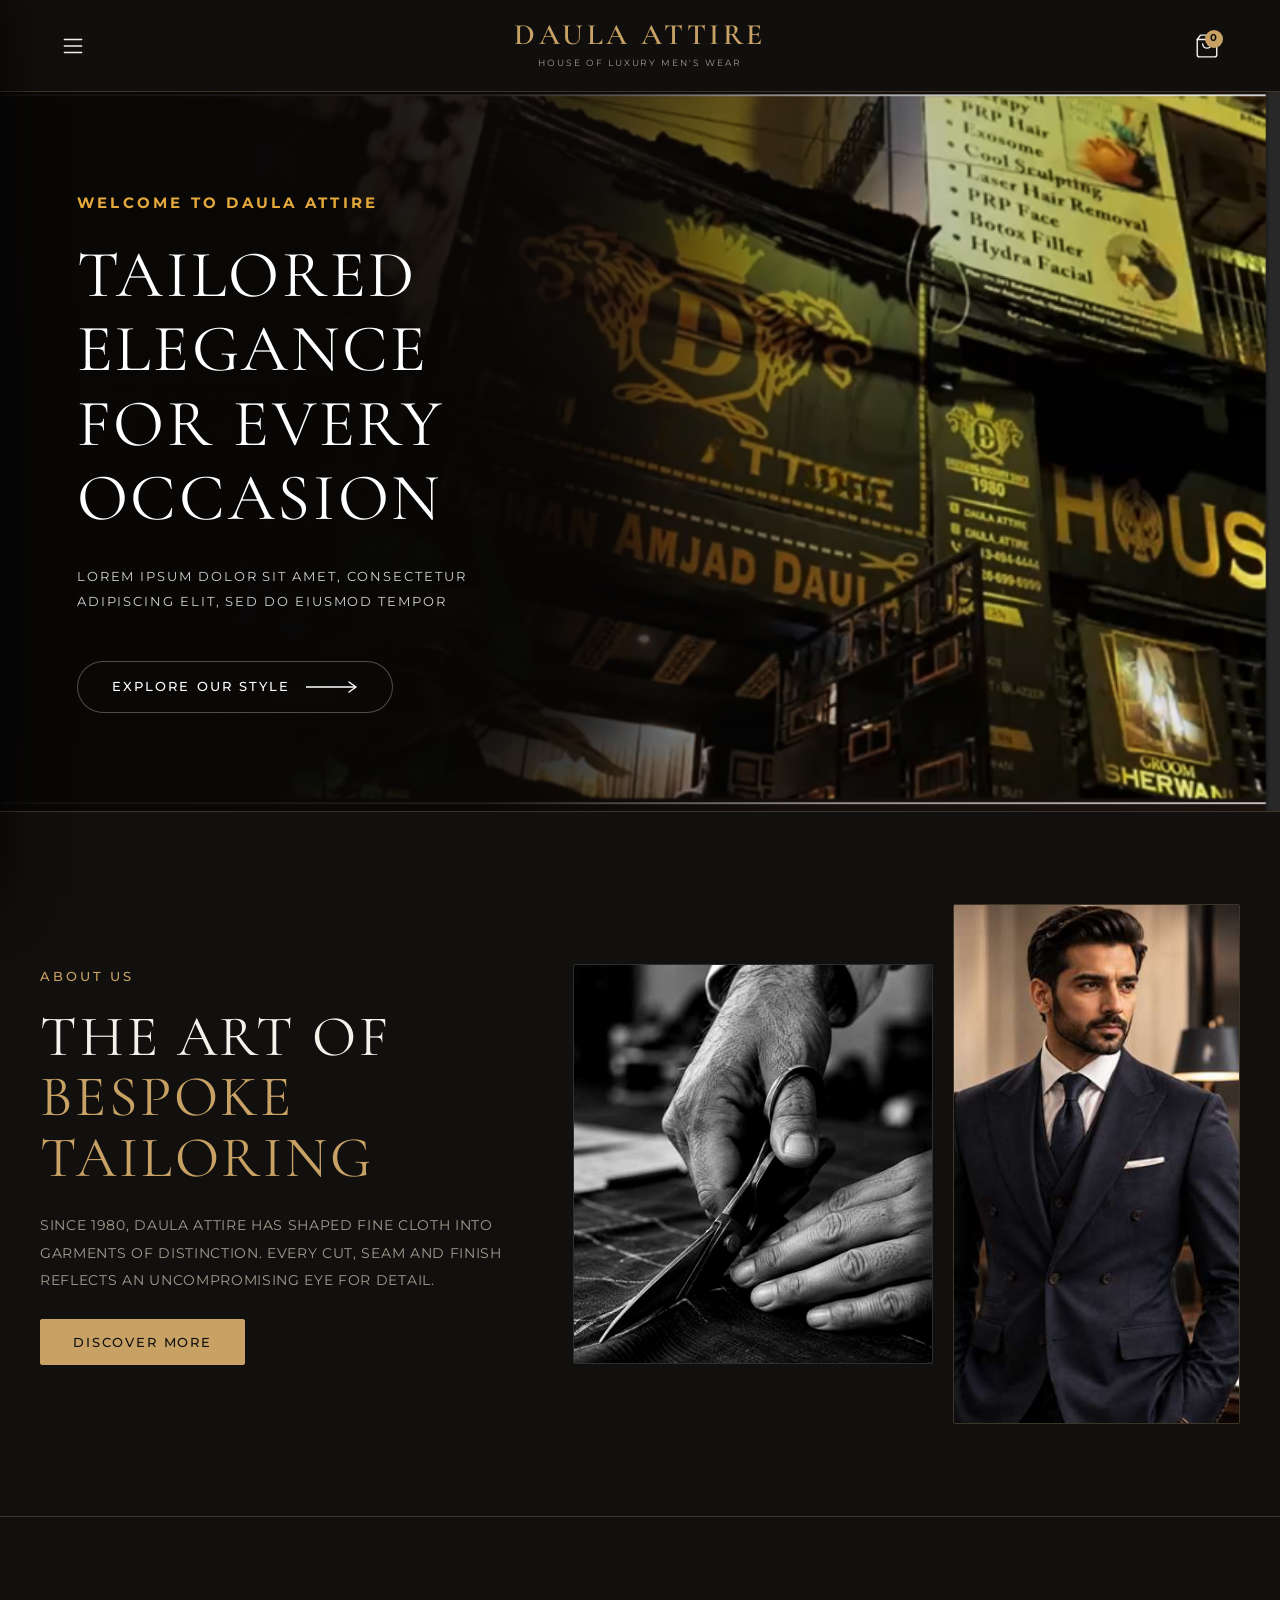
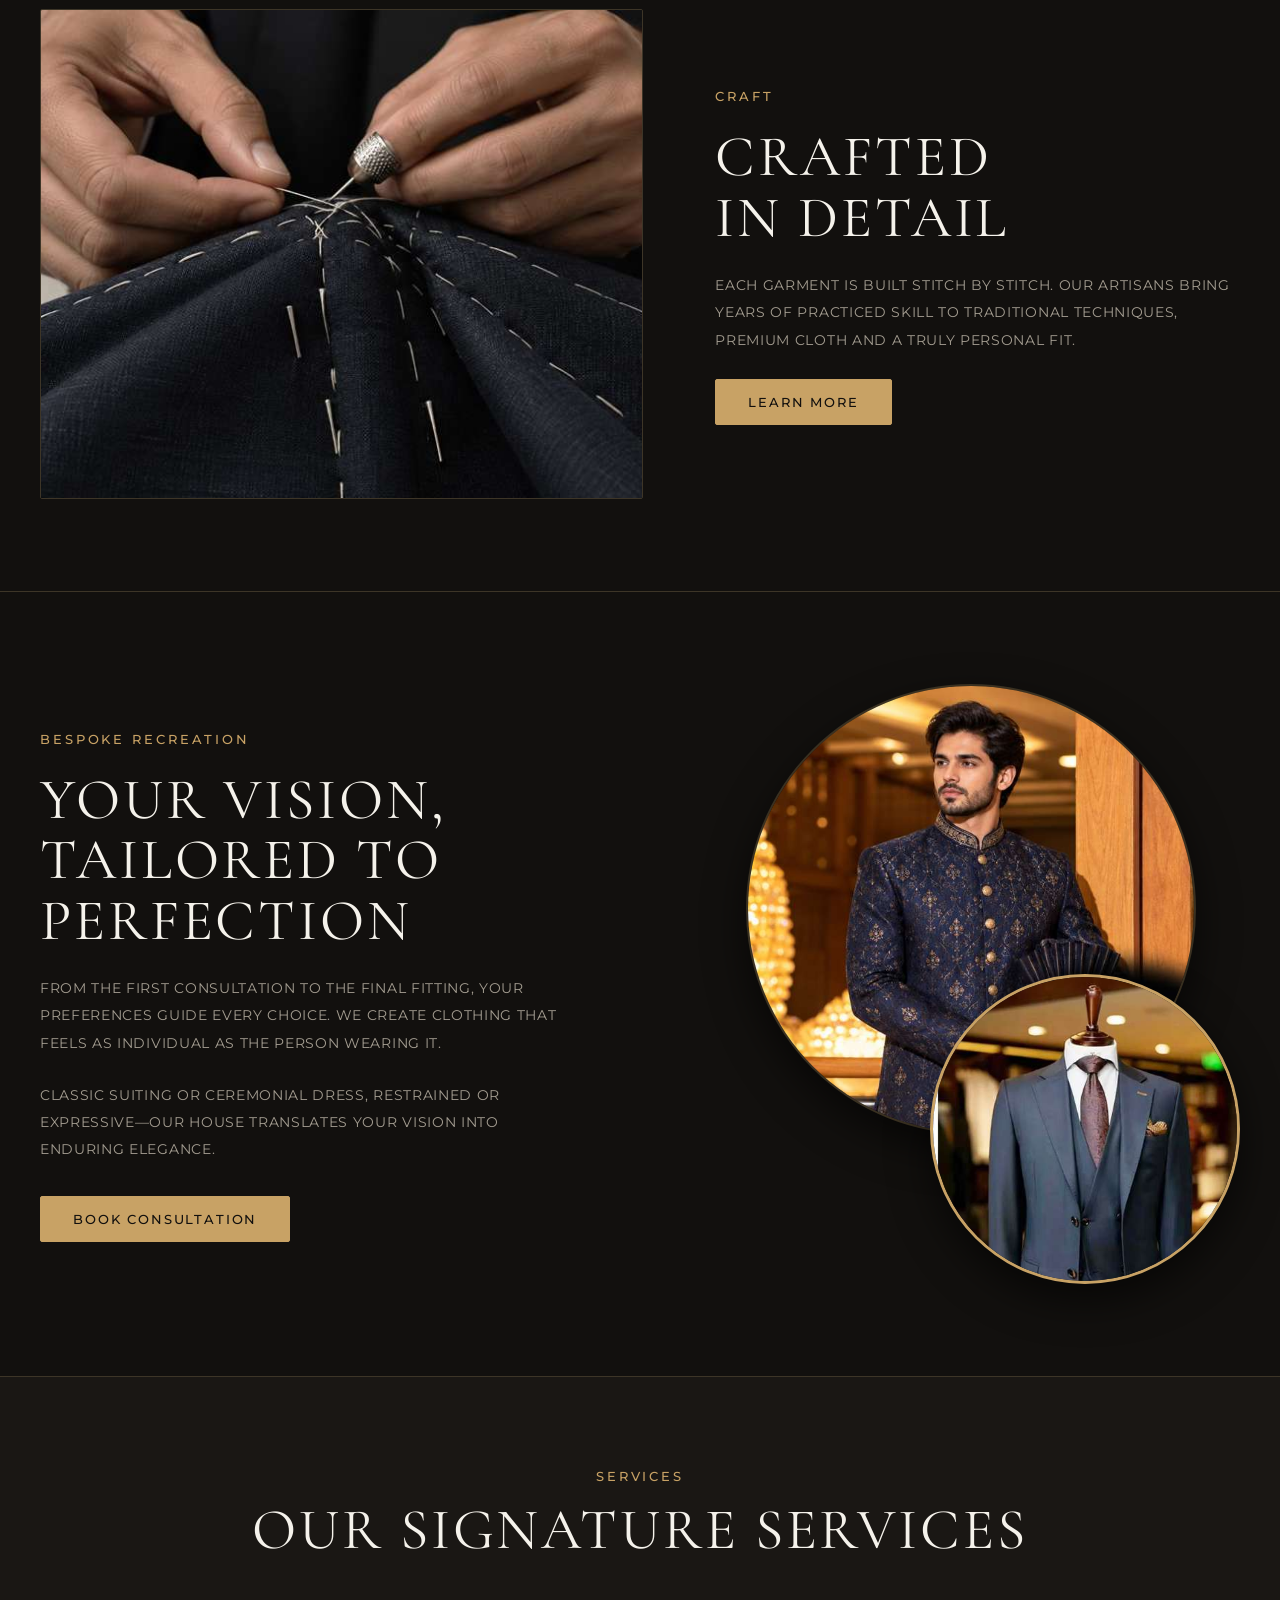
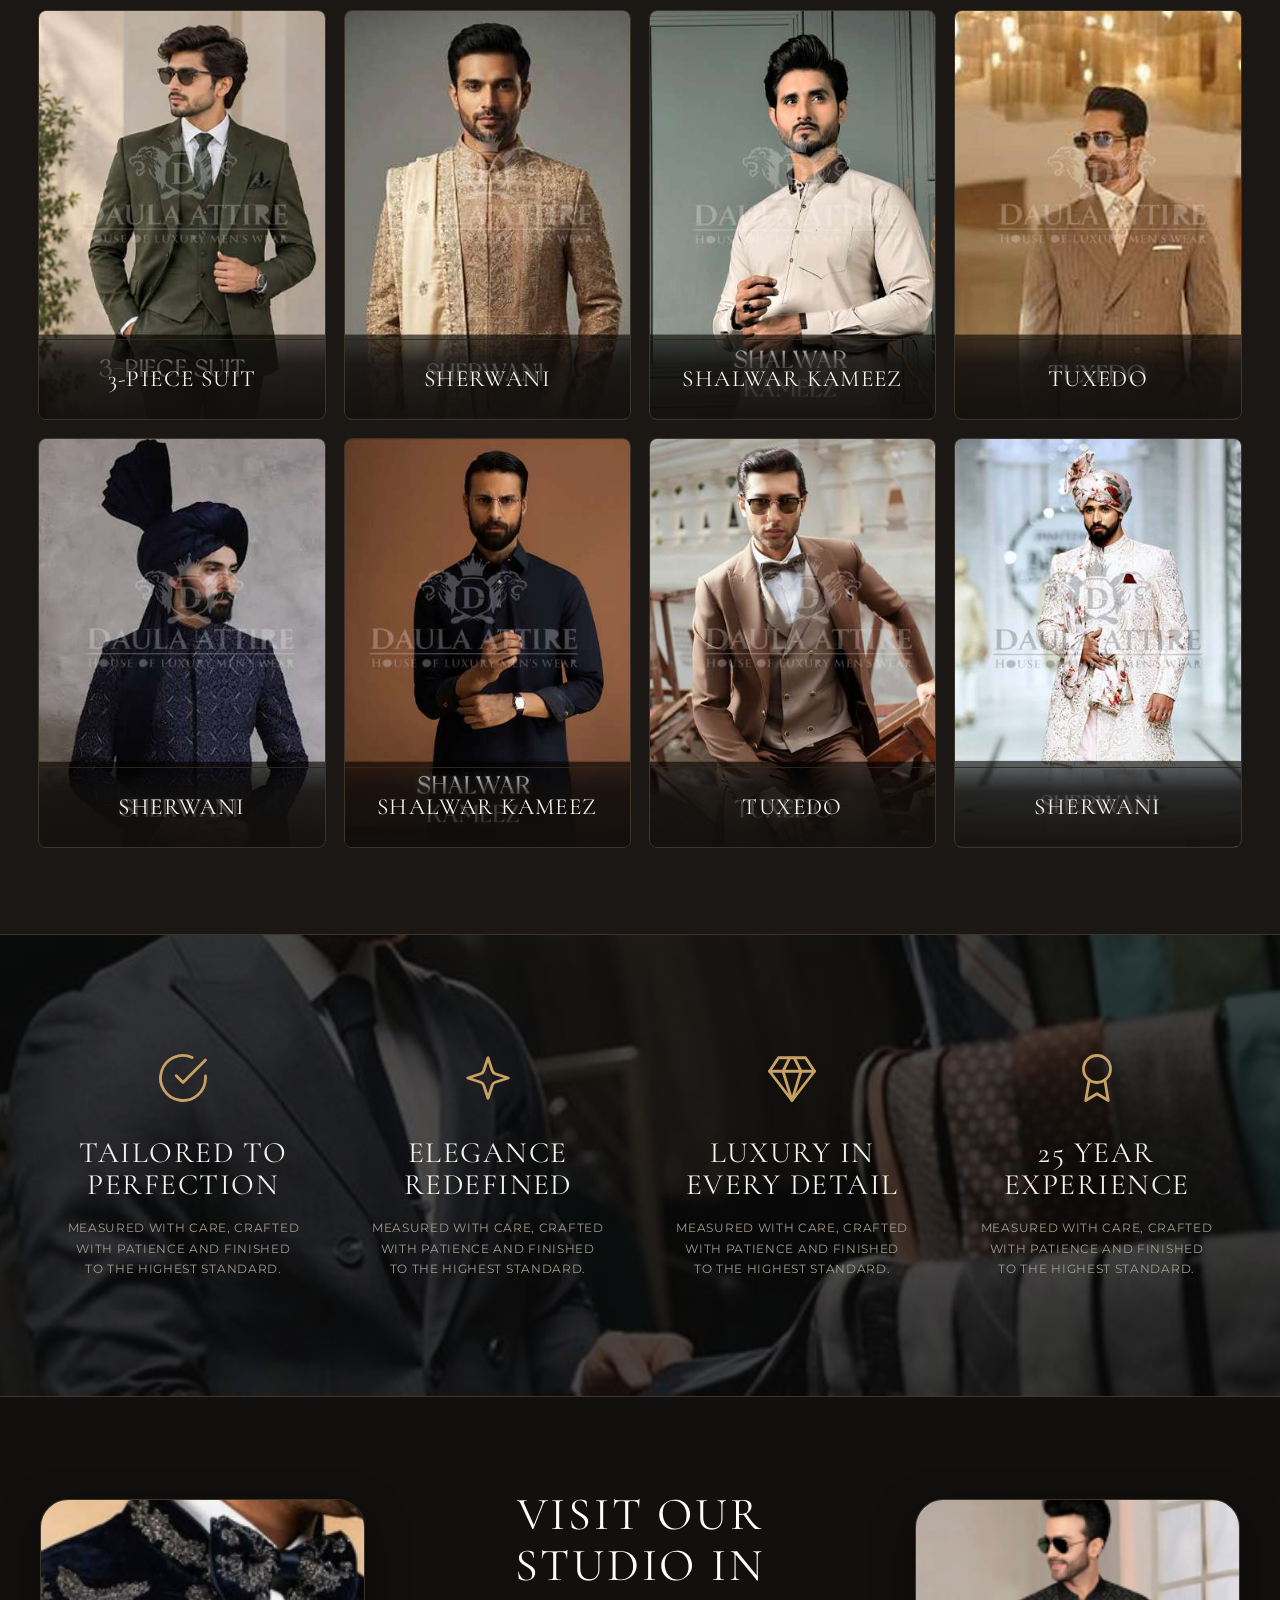
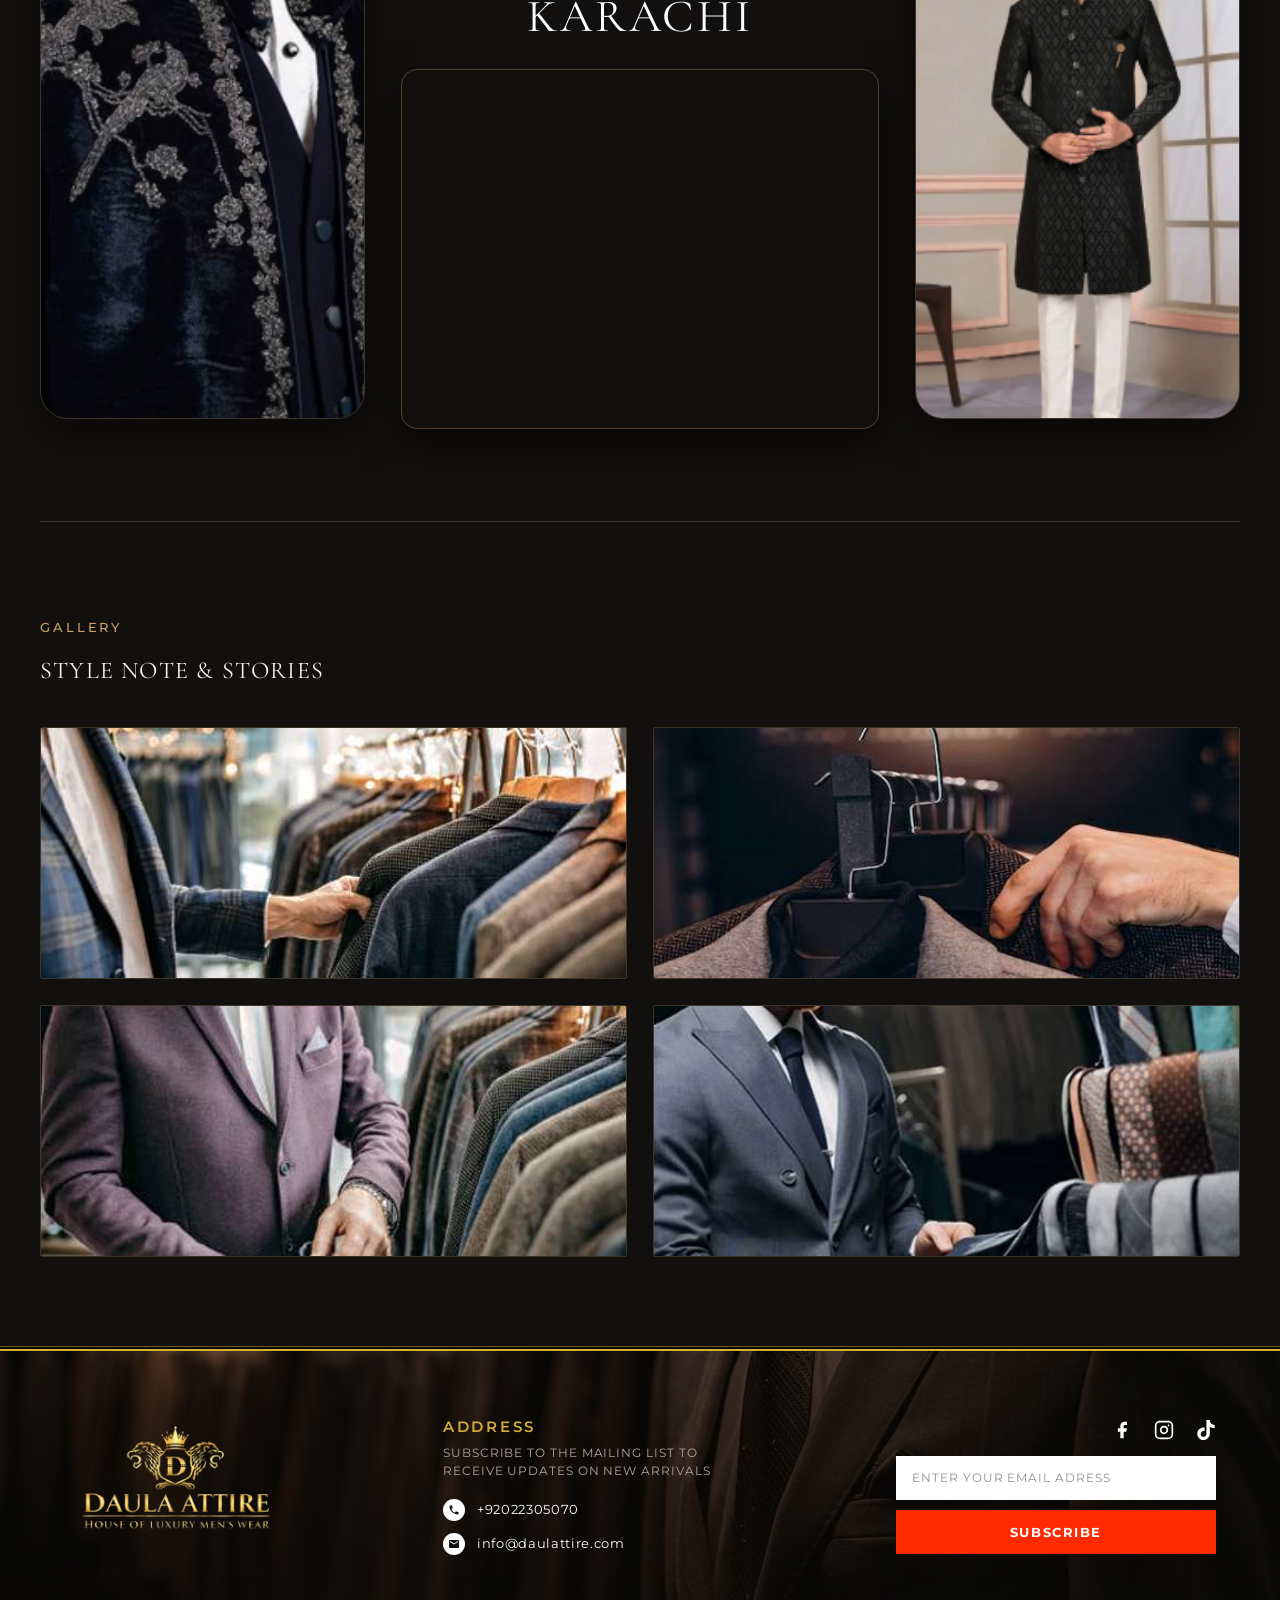
==== index.html @ af893e8c "updated" ====
<!DOCTYPE html>
<html lang="en">
<head>
  <meta charset="UTF-8">
  <meta name="viewport" content="width=device-width, initial-scale=1.0">
  <title>Daula Attire | Bespoke Men's Tailoring</title>
  <meta name="description" content="Luxury bespoke menswear, handcrafted suits, sherwanis, tuxedos and traditional tailoring in Karachi.">
  <meta name="author" content="Daula Attire">
  <meta property="og:title" content="Daula Attire | Bespoke Men's Tailoring">
  <meta property="og:description" content="Discover tailored elegance and luxury menswear handcrafted for every occasion.">
  <meta property="og:type" content="website">
  <link rel="icon" href="assets/daula-logo.png" type="image/png">

  <!-- Google Fonts: Cormorant Garamond & Montserrat -->
  <link rel="preconnect" href="https://fonts.googleapis.com">
  <link rel="preconnect" href="https://fonts.gstatic.com" crossorigin>
  <link href="https://fonts.googleapis.com/css2?family=Cormorant+Garamond:ital,wght@0,400;0,500;0,600;1,400&family=Montserrat:wght@300;400;500;600;700&display=swap" rel="stylesheet">

  <link rel="stylesheet" href="style.css">
</head>
<body>
  
  <!-- Navigation Drawer (Off-Canvas) -->
  <div class="drawer-overlay" id="drawer-overlay"></div>
  <aside class="drawer-panel" id="nav-drawer" aria-label="Navigation Menu">
    <button class="close-btn nav-close" id="nav-close-btn" aria-label="Close menu">
      <svg viewBox="0 0 24 24" width="22" height="22" fill="none" stroke="currentColor" stroke-width="1.6" stroke-linecap="round">
        <line x1="5" y1="5" x2="19" y2="19"/><line x1="19" y1="5" x2="5" y2="19"/>
      </svg>
    </button>
    <a href="#hero" class="nav-logo">
      <img src="assets/daula-logo.png" alt="Daula Attire - House of Luxury Men's Wear">
    </a>
    <ul class="nav-links">
      <li>
        <a href="#hero" class="active" aria-current="page">
          <span class="nav-icon">
            <svg viewBox="0 0 24 24" fill="currentColor"><path d="M12 3 3 10.5V21h6.5v-6h5v6H21V10.5Z"/></svg>
          </span>
          Home
        </a>
      </li>
      <li>
        <a href="about.html">
          <span class="nav-icon">
            <svg viewBox="0 0 24 24" fill="none" stroke="currentColor" stroke-width="2"><circle cx="12" cy="8.5" r="3.5"/><path d="M5.5 20a6.5 6.5 0 0 1 13 0Z"/></svg>
          </span>
          About
        </a>
      </li>
      <li>
        <a href="services.html">
          <span class="nav-icon nav-icon-bare">
            <svg viewBox="0 0 24 24" fill="currentColor"><path d="m12 2 10 5-10 5L2 7Z"/><path d="m2 12 10 5 10-5-2.2-1.1L12 14.8 4.2 10.9Z"/><path d="m2 17 10 5 10-5-2.2-1.1L12 19.8 4.2 15.9Z"/></svg>
          </span>
          Services
        </a>
      </li>
      <li>
        <a href="#gallery">
          <span class="nav-icon nav-icon-bare">
            <svg viewBox="0 0 24 24" fill="currentColor"><path d="M3 4h18v16H3Zm2 13h14l-4.5-6-3.5 4.5-2.5-3Zm3.5-7.5a1.5 1.5 0 1 0 0-3 1.5 1.5 0 0 0 0 3Z"/></svg>
          </span>
          Gallery
        </a>
      </li>
      <li>
        <a href="contact.html">
          <span class="nav-icon nav-icon-bare">
            <svg viewBox="0 0 24 24" fill="currentColor"><circle cx="12" cy="6.5" r="4.5"/><path d="M4 22a8 8 0 0 1 16 0Z"/></svg>
          </span>
          Contact
        </a>
      </li>
    </ul>
    <div class="nav-social">
      <a href="https://facebook.com" target="_blank" rel="noopener noreferrer" aria-label="Facebook">
        <svg viewBox="0 0 24 24" fill="currentColor"><path d="M18 2h-3a5 5 0 0 0-5 5v3H7v4h3v8h4v-8h3l1-4h-4V7a1 1 0 0 1 1-1h3z"/></svg>
      </a>
      <a href="https://instagram.com" target="_blank" rel="noopener noreferrer" aria-label="Instagram">
        <svg viewBox="0 0 24 24" fill="none" stroke="currentColor" stroke-width="2" stroke-linecap="round" stroke-linejoin="round"><rect width="20" height="20" x="2" y="2" rx="5" ry="5"/><path d="M16 11.37A4 4 0 1 1 12.63 8 4 4 0 0 1 16 11.37z"/><line x1="17.5" x2="17.51" y1="6.5" y2="6.5"/></svg>
      </a>
      <a href="https://tiktok.com" target="_blank" rel="noopener noreferrer" aria-label="TikTok">
        <svg viewBox="0 0 24 24" fill="none" stroke="currentColor" stroke-width="1.8" stroke-linecap="round" stroke-linejoin="round"><path d="M14 3v11.5a3.5 3.5 0 1 1-3.5-3.5"/><path d="M14 3c.4 2.6 2.2 4.3 5 4.5"/></svg>
      </a>
    </div>
  </aside>


  <!-- Consultation / Booking Modal -->
  <div class="modal" id="appointment-modal" aria-hidden="true" role="dialog">
    <div class="modal-backdrop"></div>
    <div class="modal-content">
      <div class="modal-header">
        <h3>Book Consultation</h3>
        <button class="close-btn" id="modal-close-btn" aria-label="Close dialog">&times;</button>
      </div>
      <form class="modal-form" id="appointment-form">
        <div class="form-group">
          <label for="client-name">Full Name</label>
          <input type="text" id="client-name" placeholder="Sir / Madam" required>
        </div>
        <div class="form-group">
          <label for="client-phone">Phone / WhatsApp</label>
          <input type="tel" id="client-phone" placeholder="+92 300 1234567" required>
        </div>
        <div class="form-group">
          <label for="garment-type">Garment of Interest</label>
          <select id="garment-type">
            <option value="3-Piece Bespoke Suit">3-Piece Bespoke Suit</option>
            <option value="Ceremonial Sherwani">Ceremonial Sherwani</option>
            <option value="Luxury Shalwar Kameez">Luxury Shalwar Kameez</option>
            <option value="Black Tie Tuxedo">Black Tie Tuxedo</option>
            <option value="Prince Coat & Waistcoat">Prince Coat & Waistcoat</option>
            <option value="Full Wedding Trousseau">Full Wedding Trousseau</option>
          </select>
        </div>
        <div class="form-group">
          <label for="appointment-date">Preferred Date</label>
          <input type="date" id="appointment-date" required>
        </div>
        <div class="form-group">
          <label for="client-notes">Special Requests / Fitting Notes</label>
          <textarea id="client-notes" rows="3" placeholder="Tell our master tailors about your style preferences, event date, or fabric choices..."></textarea>
        </div>
        <button type="submit" class="btn btn-primary" style="width: 100%; margin-top: 8px;">Request Private Fitting</button>
      </form>
    </div>
  </div>

  <!-- Main Website Container -->
  <main>
    <!-- Site Header -->
    <header class="site-header">
      <button class="icon-button" id="menu-btn" aria-label="Open menu">
        <svg viewBox="0 0 24 24" fill="none" stroke="currentColor" stroke-linecap="round" stroke-linejoin="round">
          <line x1="4" x2="20" y1="12" y2="12"/><line x1="4" x2="20" y1="6" y2="6"/><line x1="4" x2="20" y1="18" y2="18"/>
        </svg>
      </button>

      <a href="#hero" class="brand-lockup" aria-label="Daula Attire">
        <strong>DAULA ATTIRE</strong>
        <span>HOUSE OF LUXURY MEN'S WEAR</span>
      </a>

      <a href="cart.html" class="icon-button" id="bag-btn" aria-label="View your cart">
        <svg viewBox="0 0 24 24" fill="none" stroke="currentColor" stroke-linecap="round" stroke-linejoin="round">
          <path d="M6 2 3 6v14a2 2 0 0 0 2 2h14a2 2 0 0 0 2-2V6l-3-4Z"/><path d="M3 6h18"/><path d="M16 10a4 4 0 0 1-8 0"/>
        </svg>
        <span class="badge">0</span>
      </a>
    </header>

    <!-- Hero Section -->
    <section id="hero" class="hero" style="background-image: linear-gradient(90deg, rgba(8, 7, 6, 0.95) 0%, rgba(8, 7, 6, 0.88) 38%, rgba(8, 7, 6, 0.28) 65%, transparent 100%), url('assets/hero-screenshot.png');">
      <div class="hero-content reveal">
        <p class="eyebrow">WELCOME TO DAULA ATTIRE</p>
        <h1>TAILORED ELEGANCE<br>FOR EVERY OCCASION</h1>
        <p class="hero-copy">LOREM IPSUM DOLOR SIT AMET, CONSECTETUR<br>ADIPISCING ELIT, SED DO EIUSMOD TEMPOR</p>
        <a href="#services" class="hero-cta">
          <span>EXPLORE OUR STYLE</span>
          <svg width="52" height="12" viewBox="0 0 52 12" fill="none" stroke="currentColor" stroke-width="1.5" stroke-linecap="round" stroke-linejoin="round">
            <line x1="0" y1="6" x2="49" y2="6"/>
            <polyline points="43 1 50 6 43 11"/>
          </svg>
        </a>
      </div>
    </section>

    <!-- About Section -->
    <section id="about" class="section-shell intro-grid">
      <div class="section-copy reveal">
        <p class="eyebrow">About Us</p>
        <h2>The Art of<br><span>Bespoke Tailoring</span></h2>
        <p>Since 1980, Daula Attire has shaped fine cloth into garments of distinction. Every cut, seam and finish reflects an uncompromising eye for detail.</p>
        <button class="btn btn-primary open-consultation-btn" data-service="Bespoke Suit Consultation">Discover More</button>
      </div>
      <div class="intro-images reveal">
        <img src="assets/tailoring-007.jpg" alt="Tailor cutting fine fabric by hand" loading="lazy">
        <img src="assets/tailoring-008.jpg" alt="Man wearing a tailored navy suit" loading="lazy">
      </div>
    </section>

    <!-- Craft Section -->
    <section id="craft" class="border-band">
      <div class="section-shell craft-grid">
        <img src="assets/tailoring-040.jpg" alt="Hand stitching a bespoke suit" class="reveal" loading="lazy">
        <div class="section-copy reveal">
          <p class="eyebrow">Craft</p>
          <h2>Crafted<br>In Detail</h2>
          <p>Each garment is built stitch by stitch. Our artisans bring years of practiced skill to traditional techniques, premium cloth and a truly personal fit.</p>
          <button class="btn btn-primary open-consultation-btn" data-service="Artisan Craftsmanship Fitting">Learn More</button>
        </div>
      </div>
    </section>

    <!-- Vision Section -->
    <section id="vision" class="section-shell vision-grid">
      <div class="section-copy reveal">
        <p class="eyebrow">Bespoke Recreation</p>
        <h2>Your Vision,<br>Tailored to<br>Perfection</h2>
        <p>From the first consultation to the final fitting, your preferences guide every choice. We create clothing that feels as individual as the person wearing it.</p>
        <p>Classic suiting or ceremonial dress, restrained or expressive—our house translates your vision into enduring elegance.</p>
        <button class="btn btn-primary open-consultation-btn" data-service="Custom Bespoke Recreation" style="margin-top: 8px;">Book Consultation</button>
      </div>
      <div class="portrait-cluster reveal">
        <img class="portrait-main" src="assets/tailoring-037.jpg" alt="Man in a navy embroidered sherwani" loading="lazy">
        <img class="portrait-small" src="assets/tailoring-041.jpg" alt="Bespoke suit displayed on a mannequin" loading="lazy">
      </div>
    </section>

    <!-- Services Section -->
    <section id="services" class="services-section">
      <div class="section-heading reveal">
        <p class="eyebrow">Services</p>
        <h2>Our Signature Services</h2>
      </div>
      <div class="service-grid">
        <article class="service-card reveal">
          <img src="assets/tailoring-027.jpg" alt="3-Piece Suit" loading="lazy">
          <div><span>3-Piece Suit</span></div>
        </article>
        <article class="service-card reveal">
          <img src="assets/tailoring-028.jpg" alt="Sherwani" loading="lazy">
          <div><span>Sherwani</span></div>
        </article>
        <article class="service-card reveal">
          <img src="assets/tailoring-029.jpg" alt="Shalwar Kameez" loading="lazy">
          <div><span>Shalwar Kameez</span></div>
        </article>
        <article class="service-card reveal">
          <img src="assets/tailoring-030.jpg" alt="Tuxedo" loading="lazy">
          <div><span>Tuxedo</span></div>
        </article>
        <article class="service-card reveal">
          <img src="assets/tailoring-031.jpg" alt="Sherwani" loading="lazy">
          <div><span>Sherwani</span></div>
        </article>
        <article class="service-card reveal">
          <img src="assets/tailoring-032.jpg" alt="Shalwar Kameez" loading="lazy">
          <div><span>Shalwar Kameez</span></div>
        </article>
        <article class="service-card reveal">
          <img src="assets/tailoring-033.jpg" alt="Tuxedo" loading="lazy">
          <div><span>Tuxedo</span></div>
        </article>
        <article class="service-card reveal">
          <img src="assets/tailoring-034.jpg" alt="Sherwani" loading="lazy">
          <div><span>Sherwani</span></div>
        </article>
      </div>
    </section>

    <!-- Promise Band -->
    <section class="promise-band" style="background-image: linear-gradient(var(--image-overlay), var(--image-overlay)), url('assets/tailoring-003.jpg');">
      <div class="promise-grid">
        <article class="reveal">
          <svg viewBox="0 0 24 24" fill="none" stroke="currentColor" stroke-linecap="round" stroke-linejoin="round">
            <path d="M22 11.08V12a10 10 0 1 1-5.93-9.14"/><path d="m9 11 3 3L22 4"/>
          </svg>
          <h3>Tailored to Perfection</h3>
          <p>Measured with care, crafted with patience and finished to the highest standard.</p>
        </article>
        <article class="reveal">
          <svg viewBox="0 0 24 24" fill="none" stroke="currentColor" stroke-linecap="round" stroke-linejoin="round">
            <path d="m12 3-1.9 5.8a2 2 0 0 1-1.3 1.3L3 12l5.8 1.9a2 2 0 0 1 1.3 1.3L12 21l1.9-5.8a2 2 0 0 1 1.3-1.3L21 12l-5.8-1.9a2 2 0 0 1-1.3-1.3Z"/>
          </svg>
          <h3>Elegance Redefined</h3>
          <p>Measured with care, crafted with patience and finished to the highest standard.</p>
        </article>
        <article class="reveal">
          <svg viewBox="0 0 24 24" fill="none" stroke="currentColor" stroke-linecap="round" stroke-linejoin="round">
            <path d="M6 3h12l4 6-10 13L2 9Z"/><path d="M11 3 8 9l4 13 4-13-3-6"/><path d="M2 9h20"/>
          </svg>
          <h3>Luxury in Every Detail</h3>
          <p>Measured with care, crafted with patience and finished to the highest standard.</p>
        </article>
        <article class="reveal">
          <svg viewBox="0 0 24 24" fill="none" stroke="currentColor" stroke-linecap="round" stroke-linejoin="round">
            <circle cx="12" cy="8" r="6"/><path d="M15.477 12.89 17 22l-5-3-5 3 1.523-9.11"/>
          </svg>
          <h3>25 Year Experience</h3>
          <p>Measured with care, crafted with patience and finished to the highest standard.</p>
        </article>
      </div>
    </section>

    <!-- Studio Karachi Section -->
    <section id="studio" class="section-shell studio-section">
      <img src="assets/tailoring-026.jpg" alt="Navy velvet embroidered formal jacket with silver peacock motifs" class="reveal" loading="lazy">
      <div class="studio-center reveal">
        <h2>VISIT OUR<br>STUDIO IN KARACHI</h2>
        <div class="studio-map-wrapper">
          <iframe 
            src="https://www.google.com/maps/embed?pb=!1m18!1m12!1m3!1d3619.7261547901867!2d67.05847527482689!3d24.87320084474864!2m3!1f0!2f0!3f0!3m2!1i1024!2i768!4f13.1!3m3!1m2!1s0x3eb33e92367cf363%3A0xd4e3bef9fcacdfd!2sTariq%20Center!5e0!3m2!1sen!2s!4v1790982416697!5m2!1sen!2s" 
            class="studio-live-iframe"
            allowfullscreen="" 
            loading="lazy" 
            referrerpolicy="strict-origin-when-cross-origin">
          </iframe>
        </div>
      </div>
      <img src="assets/tailoring-025.jpg" alt="Man wearing black patterned formal sherwani with white trousers" class="reveal" loading="lazy">
    </section>

    <!-- Gallery Section -->
    <section id="gallery" class="section-shell gallery-section">
      <div class="reveal">
        <p class="eyebrow">Gallery</p>
        <h2>Style Note &amp; Stories</h2>
      </div>
      <div class="gallery-grid">
        <div class="gallery-card reveal">
          <img src="assets/tailoring-001.jpg" alt="Daula Attire tailoring story 1" loading="lazy">
        </div>
        <div class="gallery-card reveal">
          <img src="assets/tailoring-002.jpg" alt="Daula Attire tailoring story 2" loading="lazy">
        </div>
        <div class="gallery-card reveal">
          <img src="assets/tailoring-006.jpg" alt="Daula Attire tailoring story 3" loading="lazy">
        </div>
        <div class="gallery-card reveal">
          <img src="assets/tailoring-003.jpg" alt="Daula Attire tailoring story 4" loading="lazy">
        </div>
      </div>
    </section>

    <!-- Site Footer -->
    <footer id="contact" style="background-image: linear-gradient(rgba(14, 11, 8, 0.48), rgba(14, 11, 8, 0.58)), url('assets/footer-bg.jpg');">
      <!-- Left Column: Official Gold Crest Logo -->
      <div class="footer-brand">
        <img src="assets/daula-logo.png" alt="Daula Attire - House of Luxury Men's Wear" class="footer-crest-logo">
      </div>

      <!-- Middle Column: Address & Contact Info -->
      <div class="footer-middle">
        <h3 class="footer-heading">ADDRESS</h3>
        <p class="footer-subtext">SUBSCRIBE TO THE MAILING LIST TO<br>RECEIVE UPDATES ON NEW ARRIVALS</p>
        <div class="footer-contact-list">
          <a href="tel:+92022305070" class="footer-contact-item">
            <span class="circle-icon">
              <svg viewBox="0 0 24 24" width="12" height="12" fill="currentColor">
                <path d="M20.01 15.38c-1.23 0-2.42-.2-3.53-.56a.977.977 0 0 0-1.01.24l-2.2 2.2a15.045 15.045 0 0 1-6.59-6.59l2.2-2.21a.96.96 0 0 0 .25-1A11.36 11.36 0 0 1 8.5 3.99c0-.55-.45-1-1-1H4c-.55 0-1 .45-1 1 0 9.39 7.61 17 17 17 .55 0 1-.45 1-1v-3.5c0-.55-.45-1-.99-1.11z"/>
              </svg>
            </span>
            <span>+92022305070</span>
          </a>
          <a href="mailto:info@daulattire.com" class="footer-contact-item">
            <span class="circle-icon">
              <svg viewBox="0 0 24 24" width="12" height="12" fill="currentColor">
                <path d="M20 4H4c-1.1 0-1.99.9-1.99 2L2 18c0 1.1.9 2 2 2h16c1.1 0 2-.9 2-2V6c0-1.1-.9-2-2-2zm0 4l-8 5-8-5V6l8 5 8-5v2z"/>
              </svg>
            </span>
            <span>info@daulattire.com</span>
          </a>
        </div>
      </div>

      <!-- Right Column: Socials & Subscription -->
      <div class="footer-right">
        <div class="footer-social-row">
          <a href="https://facebook.com" target="_blank" rel="noopener noreferrer" aria-label="Facebook">
            <svg viewBox="0 0 24 24" width="20" height="20" fill="currentColor">
              <path d="M18 2h-3a5 5 0 0 0-5 5v3H7v4h3v8h4v-8h3l1-4h-4V7a1 1 0 0 1 1-1h3z"/>
            </svg>
          </a>
          <a href="https://instagram.com" target="_blank" rel="noopener noreferrer" aria-label="Instagram">
            <svg viewBox="0 0 24 24" width="20" height="20" fill="none" stroke="currentColor" stroke-width="2" stroke-linecap="round" stroke-linejoin="round">
              <rect width="20" height="20" x="2" y="2" rx="5" ry="5"/>
              <path d="M16 11.37A4 4 0 1 1 12.63 8 4 4 0 0 1 16 11.37z"/>
              <line x1="17.5" x2="17.51" y1="6.5" y2="6.5"/>
            </svg>
          </a>
          <a href="https://tiktok.com" target="_blank" rel="noopener noreferrer" aria-label="TikTok">
            <svg viewBox="0 0 24 24" width="20" height="20" fill="currentColor">
              <path d="M12.525.02c1.31-.02 2.61-.01 3.91-.02.08 1.53.63 3.09 1.75 4.17 1.12 1.11 2.7 1.62 4.24 1.79v4.03c-1.44-.05-2.89-.35-4.2-.97-.57-.26-1.1-.59-1.62-.93-.01 2.92.01 5.84-.02 8.75-.08 1.4-.54 2.79-1.35 3.94-1.31 1.92-3.58 3.17-5.91 3.21-1.43.08-2.86-.31-4.08-1.03-2.02-1.19-3.44-3.37-3.65-5.71-.02-.5-.03-1-.01-1.49.18-1.9 1.12-3.72 2.58-4.96 1.66-1.44 3.98-2.13 6.15-1.72.02 1.48-.04 2.96-.04 4.44-.99-.32-2.15-.23-3.02.37-.63.41-1.11 1.04-1.36 1.75-.21.51-.24 1.07-.14 1.61.24 1.64 1.82 3.02 3.5 2.87 1.12-.01 2.19-.66 2.77-1.61.19-.33.4-.67.41-1.06.1-1.79.06-3.57.07-5.36.01-4.03-.01-8.05.02-12.07z"/>
            </svg>
          </a>
        </div>
        <form class="footer-form" id="subscribe-form">
          <input type="email" id="email" placeholder="ENTER YOUR EMAIL ADRESS" required>
          <button type="submit" class="btn-subscribe">SUBSCRIBE</button>
        </form>
      </div>
    </footer>
  </main>

  <!-- Toast Notification Popup -->
  <div class="toast" id="toast" role="status" aria-live="polite"></div>
  
  <script src="script.js" defer></script>
</body>
</html>
---- style.css ----
/* ==========================================================================
   DAULA ATTIRE - LUXURY BESPOKE MEN'S WEAR
   Pure Vanilla CSS
   ========================================================================== */

:root {
  --font-serif: "Cormorant Garamond", Georgia, "Times New Roman", serif;
  --font-sans: "Montserrat", -apple-system, BlinkMacSystemFont, "Segoe UI", Roboto, sans-serif;

  /* Editorial Color Palette */
  --bg: #12100e;
  --bg-elevated: #1a1714;
  --bg-card: #201c18;
  --bg-input: #28231e;
  --text: #f5f2eb;
  --text-muted: #a39c90;
  --primary: #c8a265;
  --primary-hover: #dfbc7e;
  --primary-fg: #12100e;
  --border: #3d3527;
  --border-light: rgba(200, 162, 101, 0.22);
  --ring: #c8a265;

  /* Overlays */
  --hero-overlay: rgba(14, 12, 10, 0.82);
  --image-overlay: rgba(12, 10, 8, 0.72);
  --footer-overlay: rgba(10, 8, 7, 0.88);

  --radius-sm: 2px;
  --radius-md: 4px;
  --radius-lg: 8px;
  --transition: all 0.3s cubic-bezier(0.16, 1, 0.3, 1);
}

/* Base & Reset */
*, *::before, *::after {
  box-sizing: border-box;
  margin: 0;
  padding: 0;
  border-color: var(--border);
}

html {
  scroll-behavior: smooth;
  color-scheme: dark;
}

body {
  background-color: var(--bg);
  color: var(--text);
  font-family: var(--font-sans);
  line-height: 1.6;
  -webkit-font-smoothing: antialiased;
  -moz-osx-font-smoothing: grayscale;
  overflow-x: hidden;
}

::selection {
  background: var(--primary);
  color: var(--primary-fg);
}

img {
  display: block;
  max-width: 100%;
  height: auto;
}

a {
  color: inherit;
  text-decoration: none;
  transition: var(--transition);
}

button {
  font-family: inherit;
  cursor: pointer;
  border: none;
  background: none;
  transition: var(--transition);
}

input, select, textarea {
  font-family: inherit;
}

h1, h2, h3, h4, h5, h6 {
  font-family: var(--font-serif);
  font-weight: 400;
  text-transform: uppercase;
  letter-spacing: 0.05em;
  line-height: 1.1;
}

/* Typography Helpers */
.eyebrow {
  margin-bottom: 20px;
  color: var(--primary);
  text-transform: uppercase;
  font-size: 0.82rem;
  letter-spacing: 0.22em;
  font-weight: 500;
  display: inline-block;
}

/* Common Buttons */
.btn {
  display: inline-flex;
  align-items: center;
  justify-content: center;
  gap: 10px;
  padding: 14px 32px;
  font-size: 0.82rem;
  font-weight: 500;
  text-transform: uppercase;
  letter-spacing: 0.14em;
  border-radius: var(--radius-sm);
  transition: var(--transition);
  cursor: pointer;
}

.btn-primary {
  background: var(--primary);
  color: var(--primary-fg);
  border: 1px solid var(--primary);
}

.btn-primary:hover {
  background: var(--primary-hover);
  border-color: var(--primary-hover);
  transform: translateY(-2px);
  box-shadow: 0 8px 24px rgba(200, 162, 101, 0.25);
}

.btn-outline {
  background: transparent;
  color: var(--text);
  border: 1px solid rgba(245, 242, 235, 0.4);
  border-radius: 999px;
}

.btn-outline:hover {
  background: var(--primary);
  color: var(--primary-fg);
  border-color: var(--primary);
  transform: translateY(-2px);
}

.btn-outline svg {
  transition: transform 0.25s ease;
}

.btn-outline:hover svg {
  transform: translateX(4px);
}

/* Common Layout Containers */
.section-shell {
  width: min(1200px, calc(100% - 48px));
  margin-inline: auto;
  padding-block: 92px;
}

.border-band {
  border-block: 1px solid var(--border);
}

/* Site Header */
.site-header {
  position: sticky;
  top: 0;
  z-index: 100;
  height: 92px;
  display: grid;
  grid-template-columns: 1fr auto 1fr;
  align-items: center;
  padding: 0 clamp(20px, 4vw, 64px);
  border-bottom: 1px solid var(--border);
  background: rgba(18, 16, 14, 0.95);
  backdrop-filter: blur(12px);
  transition: background 0.3s ease;
}

.icon-button {
  width: 44px;
  height: 44px;
  display: grid;
  place-items: center;
  color: var(--text);
  border-radius: var(--radius-sm);
  position: relative;
}

.icon-button:hover {
  color: var(--primary);
}

.icon-button:last-child {
  justify-self: end;
}

.icon-button svg {
  width: 26px;
  height: 26px;
  stroke-width: 1.3;
}

.badge {
  position: absolute;
  top: 6px;
  right: 6px;
  background: var(--primary);
  color: var(--primary-fg);
  font-size: 0.65rem;
  font-weight: 700;
  width: 18px;
  height: 18px;
  border-radius: 50%;
  display: grid;
  place-items: center;
}

/* Brand Lockup */
.brand-lockup {
  display: flex;
  flex-direction: column;
  align-items: center;
  text-align: center;
  color: var(--primary);
  font-family: var(--font-serif);
}

.brand-lockup strong {
  font-size: clamp(1.25rem, 2.5vw, 1.85rem);
  line-height: 0.95;
  font-weight: 600;
  letter-spacing: 0.12em;
}

.brand-lockup span {
  font-size: 0.55rem;
  margin-top: 7px;
  font-family: var(--font-sans);
  letter-spacing: 0.22em;
  color: var(--text-muted);
}

/* Hero Section */
.hero {
  min-height: 720px;
  display: flex;
  align-items: center;
  padding: 64px max(6vw, 28px);
  background-size: cover;
  background-position: center right;
  border-bottom: 1px solid var(--border);
  position: relative;
  background-repeat: no-repeat;
}

.hero-content {
  max-width: 680px;
  z-index: 1;
}

.hero .eyebrow {
  margin-bottom: 22px;
  color: #e5a93c;
  text-transform: uppercase;
  font-size: 0.92rem;
  letter-spacing: 0.22em;
  font-weight: 700;
  display: inline-block;
}

.hero h1 {
  max-width: 660px;
  margin-bottom: 28px;
  font-size: clamp(2.6rem, 5.2vw, 4.6rem);
  line-height: 1.12;
  letter-spacing: 0.04em;
  color: #ffffff;
  font-weight: 400;
}

.hero-copy {
  max-width: 520px;
  margin-bottom: 46px;
  color: rgba(255, 255, 255, 0.82);
  line-height: 2;
  font-size: 0.8rem;
  text-transform: uppercase;
  letter-spacing: 0.15em;
  font-weight: 400;
}

.hero-cta {
  height: 52px;
  padding: 0 34px;
  border-radius: 999px;
  background: rgba(14, 12, 10, 0.45);
  border: 1px solid rgba(255, 255, 255, 0.28);
  color: #ffffff;
  font-size: 0.82rem;
  font-weight: 500;
  letter-spacing: 0.16em;
  text-transform: uppercase;
  display: inline-flex;
  align-items: center;
  gap: 16px;
  backdrop-filter: blur(6px);
  transition: var(--transition);
}

.hero-cta:hover {
  background: rgba(229, 169, 60, 0.2);
  border-color: #e5a93c;
  color: #e5a93c;
  transform: translateY(-2px);
}

.hero-cta svg {
  transition: transform 0.3s ease;
}

.hero-cta:hover svg {
  transform: translateX(6px);
}

/* Intro Section */
.intro-grid {
  display: grid;
  grid-template-columns: 0.95fr 1.35fr;
  gap: 64px;
  align-items: center;
}

.section-copy h2 {
  margin-bottom: 24px;
  font-size: clamp(2.25rem, 4.5vw, 4rem);
  line-height: 1.05;
}

.section-copy h2 span {
  color: var(--primary);
}

.section-copy > p:not(.eyebrow) {
  max-width: 540px;
  margin-bottom: 25px;
  color: var(--text-muted);
  font-size: 0.85rem;
  line-height: 2;
  text-transform: uppercase;
  letter-spacing: 0.05em;
}

.intro-images {
  display: grid;
  grid-template-columns: 1.25fr 1fr;
  gap: 20px;
  align-items: center;
}

.intro-images img {
  width: 100%;
  object-fit: cover;
  border-radius: var(--radius-sm);
  border: 1px solid var(--border);
}

.intro-images img:first-child {
  height: 400px;
  filter: grayscale(1) contrast(1.1);
}

.intro-images img:last-child {
  height: 520px;
}

/* Craft Section */
.craft-grid {
  display: grid;
  grid-template-columns: 1.15fr 1fr;
  gap: 72px;
  align-items: center;
}

.craft-grid > img {
  width: 100%;
  height: 490px;
  object-fit: cover;
  border-radius: var(--radius-sm);
  border: 1px solid var(--border);
}

/* Vision Section */
.vision-grid {
  display: grid;
  grid-template-columns: 1fr 1fr;
  gap: 90px;
  min-height: 740px;
  align-items: center;
}

.portrait-cluster {
  position: relative;
  min-height: 600px;
}

.portrait-cluster img {
  position: absolute;
  object-fit: cover;
  border-radius: 50%;
  border: 2px solid var(--border-light);
  box-shadow: 0 16px 40px rgba(0, 0, 0, 0.6);
}

.portrait-main {
  width: 450px;
  height: 450px;
  top: 0;
  right: 8%;
}

.portrait-small {
  width: 310px;
  height: 310px;
  right: 0;
  bottom: 0;
  border: 3px solid var(--primary) !important;
}

/* Services Section */
.services-section {
  padding: 86px max(3vw, 24px);
  background: var(--bg-elevated);
  border-block: 1px solid var(--border);
}

.section-heading {
  text-align: center;
}

.section-heading .eyebrow {
  margin-bottom: 12px;
}

.section-heading h2 {
  font-size: clamp(2.25rem, 4.5vw, 4rem);
}

.service-grid {
  max-width: 1400px;
  margin: 48px auto 0;
  display: grid;
  grid-template-columns: repeat(4, 1fr);
  gap: 18px;
}

.service-card {
  position: relative;
  min-height: 410px;
  overflow: hidden;
  border-radius: var(--radius-lg);
  border: 1px solid var(--border);
  background: var(--bg-card);
  cursor: pointer;
}

.service-card img {
  width: 100%;
  height: 100%;
  object-fit: cover;
  transition: transform 0.6s cubic-bezier(0.16, 1, 0.3, 1), filter 0.6s ease;
}

.service-card:hover img {
  transform: scale(1.05);
  filter: brightness(1.05);
}

.service-card div {
  position: absolute;
  inset: auto 0 0;
  min-height: 80px;
  display: grid;
  place-items: center;
  padding: 16px;
  background: linear-gradient(to top, rgba(18, 16, 14, 0.95), rgba(18, 16, 14, 0.7) 70%, transparent);
  border-top: 1px solid rgba(200, 162, 101, 0.15);
  transition: background 0.3s ease;
}

.service-card:hover div {
  background: linear-gradient(to top, rgba(18, 16, 14, 0.98), rgba(200, 162, 101, 0.25) 100%);
}

.service-card span {
  font-family: var(--font-serif);
  text-align: center;
  text-transform: uppercase;
  font-size: 1.45rem;
  letter-spacing: 0.06em;
  color: var(--text);
  transition: color 0.3s ease;
}

.service-card:hover span {
  color: var(--primary);
}

/* Promise Band */
.promise-band {
  padding: 92px max(4vw, 24px);
  background-size: cover;
  background-position: center;
  border-bottom: 1px solid var(--border);
  position: relative;
}

.promise-grid {
  max-width: 1240px;
  margin: auto;
  display: grid;
  grid-template-columns: repeat(4, 1fr);
  gap: 40px;
}

.promise-grid article {
  text-align: center;
  padding: 24px 16px;
  border-radius: var(--radius-md);
  transition: transform 0.3s ease;
}

.promise-grid article:hover {
  transform: translateY(-4px);
}

.promise-grid svg {
  width: 54px;
  height: 54px;
  margin: 0 auto 24px;
  stroke: var(--primary);
  stroke-width: 1.25;
}

.promise-grid h3 {
  min-height: 64px;
  margin-bottom: 16px;
  font-size: 1.85rem;
  line-height: 1.1;
  color: var(--text);
}

.promise-grid p {
  color: var(--text-muted);
  font-size: 0.72rem;
  line-height: 1.8;
  text-transform: uppercase;
  letter-spacing: 0.06em;
}

/* Studio Karachi Section */
.studio-section {
  display: grid;
  grid-template-columns: 0.85fr 1.25fr 0.85fr;
  gap: 36px;
  align-items: center;
}

.studio-section > img {
  width: 100%;
  height: 520px;
  object-fit: cover;
  border-radius: 28px;
  border: 1px solid var(--border);
  box-shadow: 0 16px 40px rgba(0, 0, 0, 0.5);
  display: block;
}

.studio-center {
  display: flex;
  flex-direction: column;
  align-items: center;
  text-align: center;
}

.studio-center h2 {
  margin-bottom: 28px;
  text-align: center;
  font-size: clamp(2rem, 3.6vw, 3.4rem);
  line-height: 1.1;
  color: #ffffff;
  font-family: var(--font-serif);
  font-weight: 400;
  letter-spacing: 0.06em;
}

.studio-map-wrapper {
  width: 100%;
  max-width: 480px;
  height: 360px;
  border-radius: 16px;
  overflow: hidden;
  border: 1px solid rgba(200, 162, 101, 0.35);
  box-shadow: 0 16px 40px rgba(0, 0, 0, 0.6);
  position: relative;
  transition: transform 0.3s ease, border-color 0.3s ease, box-shadow 0.3s ease;
}

.studio-map-wrapper:hover {
  transform: translateY(-4px);
  border-color: #d4af37;
  box-shadow: 0 20px 48px rgba(212, 175, 55, 0.25);
}

.studio-live-iframe {
  width: 100%;
  height: 100%;
  border: 0;
  display: block;
}

/* Gallery Section */
.gallery-section {
  border-top: 1px solid var(--border);
}

.gallery-section h2 {
  margin-bottom: 42px;
}

.gallery-grid {
  display: grid;
  grid-template-columns: 1fr 1fr;
  gap: 26px;
}

.gallery-card {
  overflow: hidden;
  border-radius: var(--radius-sm);
  border: 1px solid var(--border);
  position: relative;
}

.gallery-card img {
  width: 100%;
  height: 250px;
  object-fit: cover;
  transition: transform 0.6s ease;
}

.gallery-card:hover img {
  transform: scale(1.04);
}

/* Site Footer */
footer {
  display: grid;
  grid-template-columns: 1.05fr 1.25fr 1.05fr;
  gap: 48px;
  align-items: center;
  padding: 60px max(5vw, 24px);
  background: linear-gradient(rgba(14, 11, 8, 0.48), rgba(14, 11, 8, 0.58)), url('assets/footer-bg.jpg') center / cover no-repeat;
  border-top: 2px solid #d4af37;
  box-shadow: 0 -2px 0 0 #0d0b09, 0 -3px 0 0 rgba(212, 175, 55, 0.45);
  position: relative;
}

.footer-crest-logo {
  max-width: 230px;
  width: 100%;
  height: auto;
  display: block;
}

.footer-middle {
  display: flex;
  flex-direction: column;
}

.footer-heading {
  color: #d4af37;
  font-size: 0.95rem;
  font-weight: 600;
  letter-spacing: 0.18em;
  text-transform: uppercase;
  margin-bottom: 8px;
  font-family: var(--font-sans);
}

.footer-subtext {
  color: #b0a89d;
  font-size: 0.72rem;
  text-transform: uppercase;
  letter-spacing: 0.08em;
  line-height: 1.6;
  margin-bottom: 18px;
}

.footer-contact-list {
  display: flex;
  flex-direction: column;
  gap: 12px;
}

.footer-contact-item {
  display: inline-flex;
  align-items: center;
  gap: 12px;
  color: #ffffff;
  text-decoration: none;
  font-size: 0.84rem;
  letter-spacing: 0.05em;
  font-weight: 400;
  transition: opacity 0.2s ease;
}

.footer-contact-item:hover {
  opacity: 0.85;
}

.circle-icon {
  width: 22px;
  height: 22px;
  border-radius: 50%;
  background: #ffffff;
  color: #12100e;
  display: inline-flex;
  align-items: center;
  justify-content: center;
  flex-shrink: 0;
}

.circle-icon svg {
  width: 12px;
  height: 12px;
  fill: currentColor;
}

/* Right Column: Socials & Subscription */
.footer-right {
  display: flex;
  flex-direction: column;
  width: 100%;
  max-width: 320px;
  justify-self: end;
}

.footer-social-row {
  display: flex;
  justify-content: flex-end;
  gap: 22px;
  margin-bottom: 16px;
  align-items: center;
}

.footer-social-row a {
  color: #ffffff;
  display: inline-flex;
  align-items: center;
  justify-content: center;
  transition: opacity 0.2s ease, transform 0.2s ease;
}

.footer-social-row a:hover {
  opacity: 0.8;
  transform: translateY(-2px);
}

.footer-form {
  display: flex;
  flex-direction: column;
  gap: 10px;
  width: 100%;
}

.footer-form input {
  height: 44px;
  width: 100%;
  background: #ffffff;
  color: #111111;
  border: none;
  outline: none;
  padding: 0 16px;
  font-size: 0.76rem;
  text-transform: uppercase;
  letter-spacing: 0.08em;
  border-radius: 0;
  font-family: var(--font-sans);
  box-sizing: border-box;
}

.footer-form input::placeholder {
  color: #948f88;
  font-size: 0.74rem;
  letter-spacing: 0.08em;
}

.footer-form .btn-subscribe {
  height: 44px;
  width: 100%;
  background: #ff2a00;
  color: #ffffff;
  border: none;
  outline: none;
  font-size: 0.82rem;
  font-weight: 700;
  text-transform: uppercase;
  letter-spacing: 0.12em;
  cursor: pointer;
  border-radius: 0;
  transition: background 0.2s ease;
  display: grid;
  place-items: center;
  font-family: var(--font-sans);
}

.footer-form .btn-subscribe:hover {
  background: #e02400;
}

/* Drawer / Modals */
.drawer-overlay {
  position: fixed;
  inset: 0;
  background: rgba(0, 0, 0, 0.75);
  backdrop-filter: blur(4px);
  z-index: 999;
  opacity: 0;
  visibility: hidden;
  transition: opacity 0.35s ease, visibility 0.35s ease;
}

.drawer-overlay.active {
  opacity: 1;
  visibility: visible;
}

.drawer-panel {
  position: fixed;
  top: 0;
  bottom: 0;
  width: min(400px, 90vw);
  background: var(--bg-elevated);
  z-index: 1000;
  padding: 36px 32px;
  display: flex;
  flex-direction: column;
  box-shadow: 0 0 50px rgba(0, 0, 0, 0.8);
  border-right: 1px solid var(--border);
  transition: transform 0.4s cubic-bezier(0.16, 1, 0.3, 1);
}

#nav-drawer {
  left: 0;
  width: min(272px, 82vw);
  padding: 28px 0 56px;
  background: #15100d;
  border-right: 2px solid #b8955a;
  transform: translateX(-100%);
}

/* Slide Bar Navigation */
.nav-close {
  position: absolute;
  top: 16px;
  right: 14px;
  color: #ffffff;
}

.nav-logo {
  display: block;
  width: 142px;
  margin: 6px auto 0;
}

.nav-logo img {
  width: 100%;
}

.nav-links {
  list-style: none;
  margin-top: 70px;
  display: flex;
  flex-direction: column;
  gap: 32px;
}

.nav-links a {
  display: flex;
  align-items: center;
  gap: 22px;
  height: 48px;
  padding: 0 54px;
  font-family: var(--font-serif);
  font-size: 1.02rem;
  font-weight: 500;
  text-transform: uppercase;
  letter-spacing: 0.12em;
  color: #ffffff;
}

.nav-links a:hover,
.nav-links a.active {
  background: #312a22;
}

.nav-links a:hover {
  color: var(--primary-hover);
}

.nav-icon {
  width: 21px;
  height: 21px;
  flex-shrink: 0;
  display: grid;
  place-items: center;
  border-radius: 50%;
  background: #ffffff;
  color: #15100d;
}

.nav-icon svg {
  width: 13px;
  height: 13px;
}

.nav-icon-bare {
  background: none;
  color: #ffffff;
}

.nav-icon-bare svg {
  width: 20px;
  height: 20px;
}

.nav-social {
  margin-top: auto;
  padding: 0 54px;
  display: flex;
  align-items: center;
  gap: 28px;
}

.nav-social a {
  color: #ffffff;
  display: inline-flex;
}

.nav-social a:hover {
  color: var(--primary);
  transform: translateY(-2px);
}

.nav-social svg {
  width: 21px;
  height: 21px;
}

#nav-drawer.active {
  transform: translateX(0);
}

#bag-drawer {
  right: 0;
  border-right: none;
  border-left: 1px solid var(--border);
  transform: translateX(100%);
}

#bag-drawer.active {
  transform: translateX(0);
}

.drawer-header {
  display: flex;
  align-items: center;
  justify-content: space-between;
  padding-bottom: 24px;
  border-bottom: 1px solid var(--border);
  margin-bottom: 32px;
}

.drawer-header h3 {
  font-size: 1.5rem;
  color: var(--primary);
}

.close-btn {
  color: var(--text-muted);
  width: 36px;
  height: 36px;
  display: grid;
  place-items: center;
  font-size: 1.5rem;
  cursor: pointer;
  border-radius: var(--radius-sm);
}

.close-btn:hover {
  color: var(--primary);
  background: var(--bg-card);
}

.drawer-links {
  list-style: none;
  display: flex;
  flex-direction: column;
  gap: 20px;
}

.drawer-links a {
  font-family: var(--font-serif);
  font-size: 1.5rem;
  text-transform: uppercase;
  letter-spacing: 0.08em;
  color: var(--text);
  display: inline-block;
}

.drawer-links a:hover {
  color: var(--primary);
  transform: translateX(8px);
}

.drawer-footer {
  margin-top: auto;
  padding-top: 24px;
  border-top: 1px solid var(--border);
  font-size: 0.75rem;
  color: var(--text-muted);
  text-transform: uppercase;
  letter-spacing: 0.1em;
}

/* Modal Dialog */
.modal {
  position: fixed;
  inset: 0;
  z-index: 1050;
  display: flex;
  align-items: center;
  justify-content: center;
  padding: 20px;
  opacity: 0;
  visibility: hidden;
  transition: opacity 0.3s ease, visibility 0.3s ease;
}

.modal.active {
  opacity: 1;
  visibility: visible;
}

.modal-backdrop {
  position: absolute;
  inset: 0;
  background: rgba(0, 0, 0, 0.85);
  backdrop-filter: blur(6px);
}

.modal-content {
  position: relative;
  width: min(520px, 100%);
  background: var(--bg-elevated);
  border: 1px solid var(--border);
  border-radius: var(--radius-md);
  padding: 36px;
  z-index: 1;
  box-shadow: 0 20px 60px rgba(0, 0, 0, 0.9);
  transform: scale(0.95);
  transition: transform 0.3s cubic-bezier(0.16, 1, 0.3, 1);
}

.modal.active .modal-content {
  transform: scale(1);
}

.modal-header {
  display: flex;
  align-items: center;
  justify-content: space-between;
  margin-bottom: 24px;
}

.modal-header h3 {
  font-size: 1.7rem;
  color: var(--primary);
}

.modal-form {
  display: grid;
  gap: 18px;
}

.form-group {
  display: flex;
  flex-direction: column;
  gap: 6px;
}

.form-group label {
  font-size: 0.75rem;
  text-transform: uppercase;
  letter-spacing: 0.12em;
  color: var(--text-muted);
}

.form-group input, .form-group select, .form-group textarea {
  padding: 12px 16px;
  background: var(--bg-input);
  border: 1px solid var(--border);
  color: var(--text);
  border-radius: var(--radius-sm);
  outline: none;
  font-size: 0.88rem;
}

.form-group input:focus, .form-group select:focus, .form-group textarea:focus {
  border-color: var(--primary);
}

/* Toast Message */
.toast {
  position: fixed;
  bottom: 28px;
  right: 28px;
  background: var(--primary);
  color: var(--primary-fg);
  padding: 16px 28px;
  border-radius: var(--radius-sm);
  font-size: 0.84rem;
  font-weight: 600;
  letter-spacing: 0.05em;
  text-transform: uppercase;
  z-index: 2000;
  box-shadow: 0 10px 30px rgba(0, 0, 0, 0.5);
  transform: translateY(100px);
  opacity: 0;
  transition: var(--transition);
}

.toast.show {
  transform: translateY(0);
  opacity: 1;
}

/* Scroll Reveal Animation */
.reveal {
  opacity: 0;
  transform: translateY(24px);
  transition: opacity 0.8s cubic-bezier(0.16, 1, 0.3, 1), transform 0.8s cubic-bezier(0.16, 1, 0.3, 1);
}

.reveal.revealed {
  opacity: 1;
  transform: translateY(0);
}

/* ==========================================================================
   INNER PAGES - About / Services / Contact
   ========================================================================== */

.eyebrow-line {
  display: inline-flex;
  align-items: center;
  gap: 22px;
}

.eyebrow-line::after {
  content: "";
  width: 84px;
  height: 1px;
  background: var(--primary);
}

.eyebrow-flanked {
  display: inline-flex;
  align-items: center;
  gap: 16px;
  font-weight: 600;
}

.eyebrow-flanked::before,
.eyebrow-flanked::after {
  content: "";
  width: 84px;
  height: 1px;
  background: var(--primary);
}

.gold-rule {
  border-top: 1px solid #5b4528;
}

.btn-gold-outline {
  background: transparent;
  color: var(--primary);
  border: 2px solid var(--primary);
  border-radius: 12px;
}

.btn-gold-outline:hover {
  background: var(--primary);
  color: var(--primary-fg);
  transform: translateY(-2px);
}

.btn-square {
  border-width: 1px;
  border-color: rgba(245, 242, 235, 0.45);
  border-radius: 0;
  padding: 18px 64px;
}

.center-action {
  margin-top: 56px;
  text-align: center;
}

/* Page Hero */
.page-hero {
  position: relative;
  overflow: hidden;
  min-height: 672px;
  display: flex;
  align-items: center;
  padding: 64px max(5vw, 24px);
  background: #15100d;
  border-bottom: 1px solid #6f6a64;
}

/* Photo sits on the right and fades into the dark background on its left edge */
.page-hero::before {
  content: "";
  position: absolute;
  top: 0;
  right: 0;
  bottom: 0;
  aspect-ratio: 1050 / 935;
  max-width: 100%;
  background: var(--hero-img) center / cover no-repeat;
  -webkit-mask-image: linear-gradient(90deg, transparent 0%, #000 30%);
  mask-image: linear-gradient(90deg, transparent 0%, #000 30%);
}

.page-hero-wide::before {
  left: 0;
  aspect-ratio: auto;
  max-width: none;
  background:
    linear-gradient(90deg, rgba(21, 16, 13, 0.9) 0%, rgba(21, 16, 13, 0.55) 40%, transparent 60%),
    var(--hero-img) right center / cover no-repeat;
  -webkit-mask-image: none;
  mask-image: none;
}

.page-hero-content {
  position: relative;
  z-index: 1;
  max-width: 470px;
}

.page-hero .eyebrow {
  font-weight: 600;
  letter-spacing: 0.2em;
}

.page-hero h1 {
  margin-bottom: 44px;
  font-size: clamp(2.8rem, 5vw, 3.6rem);
  line-height: 1.12;
  color: #ffffff;
}

.page-hero .hero-copy {
  margin-bottom: 120px;
  font-size: 0.78rem;
  line-height: 1.75;
  letter-spacing: 0.18em;
}

/* About: Story */
.about-story {
  display: grid;
  grid-template-columns: 1fr 1fr;
  gap: 56px;
  align-items: center;
}

.framed-photo {
  position: relative;
  padding: 0 0 0 44px;
  max-width: 500px;
}

.framed-photo::before,
.framed-photo::after {
  content: "";
  position: absolute;
  left: 0;
  border-left: 2px solid var(--primary);
}

.framed-photo::before {
  top: 0;
  height: 36%;
  width: 44px;
  border-top: 2px solid var(--primary);
}

.framed-photo::after {
  left: 16px;
  bottom: -24px;
  height: 30%;
  width: 28px;
  border-bottom: 2px solid var(--primary);
}

.framed-photo img {
  width: 100%;
  aspect-ratio: 456 / 512;
  object-fit: cover;
}

.about-copy .eyebrow {
  font-size: 1.05rem;
  letter-spacing: 0.12em;
  margin-bottom: 28px;
}

.about-copy > p:not(.eyebrow) {
  max-width: 440px;
  margin-bottom: 14px;
  font-size: 0.8rem;
  line-height: 2.4;
  font-weight: 500;
  text-transform: uppercase;
  color: #f2ede4;
}

/* About: Why Choose */
.why-choose {
  display: grid;
  grid-template-columns: 1fr 1fr;
  gap: 56px;
  align-items: center;
}

.why-choose .about-copy {
  padding-left: 40px;
}

.precision-card img {
  width: 100%;
  max-width: 484px;
  margin-left: auto;
  aspect-ratio: 484 / 545;
  object-fit: cover;
}

/* About: Testimonials */
.testimonials .section-heading .eyebrow {
  font-size: 1.05rem;
  letter-spacing: 0.12em;
}

.testimonials .section-heading h2 {
  font-size: clamp(2rem, 3.4vw, 2.6rem);
  line-height: 1.35;
  letter-spacing: 0.06em;
}

.testimonial-grid {
  margin-top: 40px;
  display: grid;
  grid-template-columns: repeat(3, 1fr);
  gap: 38px;
}

.testimonial-card {
  padding: 24px 16px 22px;
  border: 2px solid #8c6d3f;
  transition: border-color 0.3s ease, transform 0.3s ease;
}

.testimonial-card:hover {
  border-color: var(--primary);
  transform: translateY(-4px);
}

.testimonial-head {
  display: flex;
  align-items: center;
  gap: 14px;
  margin-bottom: 24px;
}

.avatar {
  width: 74px;
  height: 74px;
  flex-shrink: 0;
  display: grid;
  place-items: center;
  border-radius: 50%;
  background: #ffffff;
  color: #15100d;
  font-family: var(--font-serif);
  font-size: 1.6rem;
  font-weight: 600;
}

.testimonial-head strong {
  display: block;
  font-size: 0.8rem;
  font-weight: 500;
  text-transform: uppercase;
  letter-spacing: 0.02em;
}

.testimonial-head em {
  font-size: 0.74rem;
  text-transform: uppercase;
  color: var(--text-muted);
}

.testimonial-card p {
  font-size: 0.78rem;
  line-height: 1.75;
  text-transform: uppercase;
  margin-bottom: 14px;
}

.stars {
  color: #f6b51e;
  font-size: 1.3rem;
  letter-spacing: 0.1em;
}

/* About: Consultation Band */
.cta-band {
  display: grid;
  grid-template-columns: 1.5fr 1fr;
  gap: 40px;
  align-items: center;
  padding: 48px max(4vw, 24px) 52px;
  background-size: cover;
  background-position: center;
  border-top: 1px solid #5b4528;
}

.cta-copy h2 {
  margin-bottom: 18px;
  font-size: clamp(2rem, 3.2vw, 2.4rem);
  line-height: 1.3;
  color: #ffffff;
}

.cta-copy > p:not(.eyebrow) {
  max-width: 560px;
  margin-bottom: 30px;
  font-size: 0.78rem;
  line-height: 2.1;
  text-transform: uppercase;
}

.cta-copy .eyebrow {
  font-size: 1.05rem;
  letter-spacing: 0.12em;
  margin-bottom: 14px;
}

.cta-copy .btn {
  border-radius: 0;
  padding: 10px 14px;
  letter-spacing: 0.02em;
  background: #b38f50;
  border-color: #b38f50;
  color: #ffffff;
}

.cta-crest {
  width: min(300px, 100%);
  justify-self: center;
}

/* Services: What We Offer */
.offer-section .section-heading h2 {
  margin-top: 10px;
  font-size: clamp(2.4rem, 4.2vw, 3.2rem);
}

.offer-lede {
  margin-top: 18px;
  font-size: 0.68rem;
  font-weight: 600;
  text-transform: uppercase;
  letter-spacing: 0.02em;
}

.offer-category {
  margin-top: 46px;
}

.category-pill {
  display: block;
  width: fit-content;
  min-width: 284px;
  margin: 0 auto 40px;
  padding: 10px 36px;
  border: 1px solid rgba(245, 242, 235, 0.55);
  border-radius: 14px;
  text-align: center;
  font-size: 2rem;
  color: var(--primary);
  letter-spacing: 0.01em;
}

.carousel {
  max-width: 962px;
  margin: 0 auto;
}

.carousel-track {
  --visible: 3;
  display: grid;
  grid-auto-flow: column;
  grid-auto-columns: calc((100% - (var(--visible) - 1) * 40px) / var(--visible));
  gap: 40px;
  overflow-x: auto;
  scroll-snap-type: x mandatory;
  scroll-behavior: smooth;
  scrollbar-width: none;
  padding: 0 0 24px;
}

.carousel-track::-webkit-scrollbar {
  display: none;
}

.offer-card {
  scroll-snap-align: start;
  aspect-ratio: 294 / 322;
  overflow: hidden;
  border-radius: 22px;
  box-shadow: 0 10px 22px rgba(0, 0, 0, 0.55);
}

.offer-card img {
  width: 100%;
  height: 100%;
  object-fit: cover;
  transition: transform 0.6s cubic-bezier(0.16, 1, 0.3, 1);
}

.offer-card:hover img {
  transform: scale(1.05);
}

.offer-card:focus-visible {
  outline: 2px solid var(--primary);
  outline-offset: 3px;
}

.carousel-dots {
  display: flex;
  justify-content: flex-end;
  gap: 8px;
  padding-right: 22px;
}

.carousel-dots button {
  width: 12px;
  height: 12px;
  border-radius: 50%;
  background: #ffffff;
}

.carousel-dots button.active {
  background: var(--primary);
}

/* Services: Elegance Band */
.elegance-band {
  padding: 60px max(3vw, 20px) 70px;
  background-size: cover;
  background-position: center;
}

.elegance-grid {
  max-width: 1160px;
  margin: 0 auto;
  display: grid;
  grid-template-columns: 380px 1fr 200px;
  gap: 54px;
  align-items: center;
}

.arch-frame {
  padding: 3px;
  border: 2px solid var(--primary);
  border-radius: 190px 190px 0 0;
  overflow: hidden;
}

.arch-frame img {
  width: 100%;
  aspect-ratio: 370 / 470;
  object-fit: cover;
  border-radius: 186px 186px 0 0;
}

.elegance-copy .eyebrow {
  font-weight: 600;
  letter-spacing: 0.2em;
}

.elegance-copy h2 {
  margin-bottom: 26px;
  font-size: clamp(2.2rem, 3.6vw, 3rem);
  line-height: 1.2;
  color: #ffffff;
}

.elegance-copy > p:not(.eyebrow) {
  max-width: 400px;
  margin-bottom: 30px;
  font-size: 0.7rem;
  font-weight: 600;
  line-height: 2;
  text-transform: uppercase;
}

.feature-list {
  list-style: none;
  display: grid;
  gap: 54px;
  padding: 24px 0 24px 24px;
  border-left: 2px solid #8c6d3f;
}

.feature-list li {
  display: flex;
  align-items: center;
  gap: 22px;
  font-size: 0.78rem;
  font-weight: 600;
  text-transform: uppercase;
  line-height: 1.6;
}

.feature-list svg {
  width: 42px;
  height: 42px;
  flex-shrink: 0;
  color: var(--primary);
}

/* Contact: Info & Form */
.contact-grid {
  display: grid;
  grid-template-columns: 1fr 1.1fr;
  gap: 64px;
  align-items: start;
}

.contact-info {
  padding-top: 48px;
}

.contact-info .eyebrow {
  font-size: 1.05rem;
  letter-spacing: 0.12em;
  margin-bottom: 4px;
}

.contact-info h2 {
  font-size: clamp(2.2rem, 3.4vw, 2.6rem);
  margin-bottom: 52px;
}

.info-list {
  list-style: none;
  display: grid;
  gap: 32px;
}

.info-list li {
  display: flex;
  gap: 22px;
}

.info-list svg {
  width: 44px;
  height: 44px;
  flex-shrink: 0;
  color: var(--primary);
}

.info-list h3 {
  font-family: var(--font-sans);
  font-size: 0.86rem;
  font-weight: 600;
  letter-spacing: 0.02em;
  color: var(--primary);
  margin-bottom: 4px;
}

.info-list p {
  font-size: 0.9rem;
  line-height: 1.4;
}

.info-list a:hover {
  color: var(--primary);
}

.message-box {
  padding: 44px 40px 32px;
  border: 1px solid #4b3f33;
  box-shadow: 0 16px 40px rgba(0, 0, 0, 0.45);
}

.message-box h2 {
  margin-bottom: 48px;
  font-size: clamp(1.8rem, 2.8vw, 2.2rem);
}

.message-form {
  display: grid;
  gap: 14px;
}

.field-row {
  display: grid;
  grid-template-columns: 1fr 1fr;
  gap: 16px;
}

.message-form input,
.message-form textarea {
  width: 100%;
  padding: 15px 16px;
  background: transparent;
  border: 1px solid #8b8278;
  color: var(--text);
  font-size: 0.74rem;
  letter-spacing: 0.08em;
  outline: none;
  resize: vertical;
}

.message-form textarea {
  min-height: 145px;
  margin-top: 4px;
}

.message-form input::placeholder,
.message-form textarea::placeholder {
  color: #d8d2c8;
  text-transform: uppercase;
}

.message-form input:focus,
.message-form textarea:focus {
  border-color: var(--primary);
}

.btn-send {
  justify-self: start;
  margin-top: 18px;
  border-radius: 0;
  padding: 14px 26px;
  background: #ad8a46;
  border-color: #ad8a46;
  color: #ffffff;
  font-weight: 700;
  letter-spacing: 0.04em;
}

/* Contact: Find Us */
.find-us-section {
  padding: 46px 40px 56px;
}

.find-us {
  max-width: 1116px;
  margin: 0 auto;
  display: grid;
  grid-template-columns: 380px 1fr 420px;
  min-height: 594px;
  overflow: hidden;
  border-radius: 16px;
  background: #ffffff;
  box-shadow: 0 16px 40px rgba(0, 0, 0, 0.5);
}

.find-us > img {
  width: 100%;
  height: 100%;
  object-fit: cover;
}

.find-us-copy {
  align-self: center;
  padding: 32px 24px;
  color: #15100d;
}

.find-us-eyebrow {
  margin-bottom: 18px;
  color: var(--primary);
  font-style: italic;
  font-weight: 600;
  letter-spacing: 0.1em;
  text-transform: uppercase;
}

.find-us-copy h2 {
  margin-bottom: 30px;
  font-size: clamp(1.9rem, 2.6vw, 2.4rem);
  line-height: 1.35;
  letter-spacing: 0.02em;
}

.find-us-copy > p:not(.find-us-eyebrow) {
  font-size: 0.72rem;
  line-height: 1.75;
  text-transform: uppercase;
  letter-spacing: 0.06em;
}

.find-us-map iframe {
  width: 100%;
  height: 100%;
  min-height: 320px;
  border: 0;
  display: block;
  filter: grayscale(1);
}

/* ==========================================================================
   SHOP PAGES - Product View / Cart
   ========================================================================== */

.qty-stepper {
  display: inline-grid;
  grid-template-columns: 32px 32px 32px;
  align-items: center;
  height: 26px;
  border: 1px solid #b38f50;
  font-family: var(--font-serif);
  font-size: 1rem;
  text-align: center;
}

.qty-stepper button {
  height: 100%;
  color: var(--text);
  font-size: 1rem;
}

.qty-stepper button:hover {
  color: var(--primary);
}

/* Product View */
.product-view {
  width: min(1100px, calc(100% - 48px));
  margin-inline: auto;
  padding-block: 100px 60px;
  display: grid;
  grid-template-columns: 108px minmax(0, 518px) minmax(0, 1fr);
  gap: 36px;
  align-items: start;
}

.product-thumbs {
  display: grid;
  gap: 24px;
  padding-top: 12px;
}

.product-thumbs button {
  aspect-ratio: 108 / 174;
  overflow: hidden;
  border-radius: 14px;
  border: 1px solid transparent;
  opacity: 0.55;
  transition: opacity 0.25s ease, border-color 0.25s ease;
}

.product-thumbs button.active,
.product-thumbs button:hover {
  opacity: 1;
}

.product-thumbs button.active {
  border-color: var(--primary);
}

.product-thumbs img {
  width: 100%;
  height: 100%;
  object-fit: cover;
}

.product-main img {
  width: 100%;
  aspect-ratio: 518 / 800;
  object-fit: cover;
  border-radius: 26px;
  box-shadow: 0 18px 40px rgba(0, 0, 0, 0.6);
}

.product-info {
  padding-top: 34px;
}

.product-info h1 {
  font-size: clamp(2rem, 3vw, 2.4rem);
  color: #ffffff;
  margin-bottom: 28px;
}

.product-desc {
  max-width: 320px;
  min-height: 90px;
  margin-bottom: 36px;
  color: var(--text-muted);
  font-size: 0.78rem;
  line-height: 1.9;
  text-transform: uppercase;
  letter-spacing: 0.05em;
}

.product-price {
  margin-bottom: 40px;
  font-family: var(--font-serif);
  font-size: 2.1rem;
  letter-spacing: 0.04em;
  color: #ffffff;
}

.size-options {
  display: flex;
  gap: 20px;
  margin-bottom: 18px;
}

.size-options button {
  width: 56px;
  height: 56px;
  background: #ffffff;
  color: #15100d;
  font-family: var(--font-serif);
  font-size: 1.35rem;
}

.size-options button:hover {
  background: #f0e4cf;
}

.size-options button.active {
  background: #b38f50;
  color: #15100d;
}

.size-guide-btn {
  padding: 4px 16px;
  background: #ffffff;
  color: #15100d;
  font-family: var(--font-serif);
  font-size: 1rem;
  text-transform: uppercase;
  letter-spacing: 0.04em;
}

.size-guide-btn:hover {
  background: var(--primary);
}

.qty-label {
  margin: 88px 0 12px;
  font-family: var(--font-serif);
  font-size: 1.9rem;
  text-transform: uppercase;
  color: #ffffff;
}

.qty-stepper-solid {
  grid-template-columns: 38px 40px 38px;
  height: 42px;
  border: none;
  background: #b38f50;
  color: #15100d;
  font-size: 1.5rem;
}

.qty-stepper-solid button {
  color: #15100d;
  font-size: 1.5rem;
}

.qty-stepper-solid button:hover {
  color: #ffffff;
}

.product-actions {
  display: flex;
  align-items: center;
  gap: 16px;
  margin-top: 56px;
}

.btn-add-cart {
  width: 240px;
  height: 42px;
  background: #b38f50;
  color: #15100d;
  font-family: var(--font-serif);
  font-size: 1.4rem;
  font-weight: 600;
  text-transform: uppercase;
}

.btn-add-cart:hover {
  background: var(--primary-hover);
  transform: translateY(-2px);
}

.share-btn {
  width: 36px;
  height: 36px;
  display: grid;
  place-items: center;
  color: #ffffff;
}

.share-btn svg {
  width: 22px;
  height: 22px;
}

.share-btn:hover {
  color: var(--primary);
}

/* Size Guide */
.size-table {
  width: 100%;
  border-collapse: collapse;
  font-size: 0.82rem;
  text-align: center;
}

.size-table th,
.size-table td {
  padding: 10px 6px;
  border-bottom: 1px solid var(--border);
}

.size-table th {
  color: var(--primary);
  font-weight: 600;
  text-transform: uppercase;
  letter-spacing: 0.08em;
  font-size: 0.72rem;
}

.size-note {
  margin-top: 18px;
  color: var(--text-muted);
  font-size: 0.78rem;
  line-height: 1.7;
}

/* Related Products */
.related-section {
  padding: 46px max(3vw, 20px) 90px;
}

.related-title {
  display: block;
  width: fit-content;
  margin: 0 auto 70px;
  padding: 10px 38px;
  background: #b38f50;
  color: #15100d;
  font-size: clamp(1.6rem, 2.6vw, 2rem);
  font-weight: 600;
}

.related-grid {
  max-width: 1060px;
  margin: 0 auto;
  display: grid;
  grid-template-columns: repeat(3, 1fr);
  gap: 70px 45px;
}

.related-card {
  display: block;
  text-align: center;
}

.related-card img {
  width: 100%;
  aspect-ratio: 323 / 353;
  object-fit: cover;
  object-position: top;
  border-radius: 24px;
  box-shadow: 0 14px 30px rgba(0, 0, 0, 0.55);
  margin-bottom: 30px;
  transition: transform 0.5s cubic-bezier(0.16, 1, 0.3, 1);
}

.related-card:hover img {
  transform: translateY(-6px);
}

.related-card h3 {
  font-family: var(--font-sans);
  font-size: 0.74rem;
  font-weight: 600;
  letter-spacing: 0.02em;
  margin-bottom: 4px;
}

.related-card p {
  font-size: 0.72rem;
  font-weight: 600;
  color: var(--text-muted);
}

.related-card:hover h3 {
  color: var(--primary);
}

/* Cart */
.cart-page {
  padding: 70px 0 110px;
}

.cart-page h1 {
  margin: 0 0 60px 70px;
  font-size: clamp(2rem, 3vw, 2.4rem);
  color: #ffffff;
}

.cart-layout {
  display: grid;
  grid-template-columns: minmax(0, 1fr) 296px;
  gap: 44px;
  padding-right: max(3vw, 24px);
  align-items: start;
}

.cart-head,
.cart-row {
  display: grid;
  grid-template-columns: minmax(0, 1fr) 130px 150px 120px;
  align-items: center;
  padding: 0 10px 0 38px;
}

.cart-head {
  height: 40px;
  background: #b38f50;
  color: #15100d;
  font-family: var(--font-serif);
  font-size: 1.15rem;
  text-transform: uppercase;
}

.cart-head span:not(:first-child),
.cart-row > :not(:first-child) {
  justify-self: center;
}

.cart-row {
  padding-block: 32px;
  border-bottom: 1px solid var(--border);
  font-family: var(--font-serif);
  font-size: 1.2rem;
  letter-spacing: 0.04em;
}

.cart-row small {
  display: none;
}

.cart-product {
  display: flex;
  align-items: flex-start;
  gap: 18px;
}

.cart-product img {
  width: 130px;
  height: 200px;
  object-fit: cover;
  border-radius: 22px;
  box-shadow: 0 10px 24px rgba(0, 0, 0, 0.5);
}

.cart-name {
  display: block;
  margin: 14px 0 12px;
  text-transform: uppercase;
}

.cart-name:hover {
  color: var(--primary);
}

.size-tag {
  display: inline-grid;
  place-items: center;
  min-width: 25px;
  height: 25px;
  padding: 0 4px;
  background: #b38f50;
  color: #15100d;
  font-size: 0.8rem;
}

.cart-remove {
  display: block;
  margin-top: 16px;
  color: var(--text-muted);
  font-size: 0.72rem;
  font-family: var(--font-sans);
  text-transform: uppercase;
  letter-spacing: 0.1em;
  text-decoration: underline;
  text-underline-offset: 3px;
}

.cart-remove:hover {
  color: var(--primary);
}

.cart-empty {
  padding: 60px 38px;
  text-align: center;
  color: var(--text-muted);
  text-transform: uppercase;
  letter-spacing: 0.1em;
  font-size: 0.85rem;
}

.cart-empty p {
  margin-bottom: 24px;
}

.order-summary h2 {
  display: inline-block;
  margin: 2px 0 54px;
  font-size: 1.6rem;
  color: #ffffff;
  border-bottom: 1px solid #ffffff;
  line-height: 1.2;
}

.summary-row {
  display: flex;
  justify-content: space-between;
  align-items: baseline;
  padding-bottom: 8px;
  border-bottom: 1px solid #6f6a64;
  font-family: var(--font-serif);
  font-size: 1.2rem;
  letter-spacing: 0.04em;
}

.summary-row strong {
  font-weight: 400;
}

.coupon-label {
  display: block;
  margin: 40px 0 12px;
  font-family: var(--font-serif);
  font-size: 1.2rem;
  letter-spacing: 0.04em;
}

.coupon-input {
  width: 100%;
  height: 50px;
  padding: 0 16px;
  background: transparent;
  border: 2px solid #ffffff;
  color: var(--text);
  font-family: var(--font-serif);
  font-size: 1rem;
  outline: none;
}

.coupon-input:focus {
  border-color: var(--primary);
}

.coupon-note {
  margin: 12px 0 36px;
  font-family: var(--font-serif);
  font-size: 0.8rem;
}

.summary-total {
  padding-top: 18px;
  border-top: 1px solid #6f6a64;
}

.btn-checkout,
.btn-continue {
  display: grid;
  place-items: center;
  width: 100%;
  height: 50px;
  font-family: var(--font-serif);
  font-size: 1.2rem;
  text-transform: uppercase;
  letter-spacing: 0.04em;
}

.btn-checkout {
  margin-top: 58px;
  font-weight: 600;
  background: #b38f50;
  color: #15100d;
}

.btn-checkout:hover {
  background: var(--primary-hover);
}

.btn-continue {
  margin-top: 18px;
  border: 2px solid #ffffff;
  color: #ffffff;
}

.btn-continue:hover {
  border-color: var(--primary);
  color: var(--primary);
}

@media (max-width: 990px) {
  .product-view {
    grid-template-columns: 84px minmax(0, 1fr);
    padding-top: 60px;
  }
  .product-info {
    grid-column: 1 / -1;
    padding-top: 0;
  }
  .product-desc {
    max-width: 560px;
    min-height: 0;
  }
  .qty-label {
    margin-top: 40px;
  }
  .related-grid {
    grid-template-columns: repeat(2, 1fr);
    gap: 48px 28px;
  }
  .cart-page h1 {
    margin-left: 24px;
  }
  .cart-layout {
    grid-template-columns: 1fr;
    padding-inline: 24px;
  }
  .cart-head {
    margin-left: -24px;
    margin-right: -24px;
  }
}

@media (max-width: 640px) {
  .product-view {
    width: calc(100% - 32px);
    grid-template-columns: 1fr;
    padding-top: 40px;
  }
  .product-thumbs {
    order: 2;
    grid-template-columns: repeat(auto-fill, 72px);
    gap: 12px;
    padding-top: 0;
  }
  .product-main {
    order: 1;
  }
  .product-info {
    order: 3;
  }
  .size-options {
    gap: 12px;
  }
  .btn-add-cart {
    flex: 1;
    width: auto;
  }
  .related-grid {
    grid-template-columns: 1fr;
    max-width: 340px;
  }
  .cart-layout {
    padding-inline: 16px;
  }
  .cart-page h1 {
    margin-left: 16px;
  }
  .cart-head {
    display: none;
  }
  .cart-row {
    grid-template-columns: 1fr 1fr;
    gap: 16px;
    padding: 24px 0;
    font-size: 1.05rem;
  }
  .cart-row > :not(:first-child) {
    justify-self: start;
  }
  .cart-product {
    grid-column: 1 / -1;
  }
  .cart-product img {
    width: 100px;
    height: 150px;
  }
  .cart-row small {
    display: block;
    color: var(--text-muted);
    font-family: var(--font-sans);
    font-size: 0.65rem;
    letter-spacing: 0.1em;
    text-transform: uppercase;
  }
  .cart-line-total {
    grid-column: 1 / -1;
  }
}

/* Responsive Media Queries */
@media (max-width: 990px) {
  .about-story,
  .why-choose,
  .contact-grid {
    grid-template-columns: 1fr;
    gap: 48px;
  }
  .framed-photo {
    margin: 0 auto;
  }
  .why-choose .about-copy {
    padding-left: 0;
  }
  .precision-card img {
    margin: 0 auto;
  }
  .testimonial-grid {
    grid-template-columns: 1fr;
    max-width: 420px;
    margin-inline: auto;
    gap: 24px;
  }
  .cta-band {
    grid-template-columns: 1fr;
  }
  .cta-crest {
    width: 220px;
  }
  .carousel-track {
    --visible: 2;
    gap: 24px;
    grid-auto-columns: calc((100% - 24px) / 2);
  }
  .elegance-grid {
    grid-template-columns: 1fr 1fr;
    gap: 40px;
  }
  .feature-list {
    grid-column: 1 / -1;
    grid-template-columns: repeat(4, 1fr);
    gap: 20px;
    padding: 24px 0 0;
    border-left: none;
    border-top: 2px solid #8c6d3f;
  }
  .feature-list li {
    flex-direction: column;
    text-align: center;
    gap: 12px;
  }
  .contact-info {
    padding-top: 0;
  }
  .find-us-section {
    padding-inline: 18px;
  }
  .find-us {
    grid-template-columns: 1fr 1fr;
  }
  .find-us > img {
    max-height: 420px;
  }
  .find-us-map {
    grid-column: 1 / -1;
    height: 340px;
  }
}

@media (max-width: 640px) {
  .page-hero {
    min-height: 600px;
    align-items: flex-end;
    padding-bottom: 56px;
  }
  .page-hero::before,
  .page-hero-wide::before {
    left: 0;
    aspect-ratio: auto;
    max-width: none;
    background:
      linear-gradient(0deg, #15100d 0%, rgba(21, 16, 13, 0.82) 45%, rgba(21, 16, 13, 0.2) 100%),
      var(--hero-img) 70% center / cover no-repeat;
    -webkit-mask-image: none;
    mask-image: none;
  }
  .page-hero h1 {
    margin-bottom: 24px;
  }
  .page-hero .hero-copy {
    margin-bottom: 36px;
  }
  .eyebrow-line::after,
  .eyebrow-flanked::before,
  .eyebrow-flanked::after {
    width: 36px;
  }
  .framed-photo {
    padding-left: 28px;
  }
  .framed-photo::before {
    width: 28px;
  }
  .framed-photo::after {
    left: 10px;
    width: 18px;
  }
  .category-pill {
    min-width: 0;
    font-size: 1.6rem;
    padding: 8px 28px;
  }
  .carousel-track {
    --visible: 1;
    grid-auto-columns: 82%;
    gap: 16px;
  }
  .carousel-dots {
    justify-content: center;
    padding-right: 0;
  }
  .elegance-grid {
    grid-template-columns: 1fr;
  }
  .arch-frame {
    max-width: 320px;
    margin: 0 auto;
  }
  .feature-list {
    grid-template-columns: repeat(2, 1fr);
    row-gap: 28px;
  }
  .message-box {
    padding: 32px 20px 24px;
  }
  .field-row {
    grid-template-columns: 1fr;
    gap: 14px;
  }
  .find-us-section {
    padding: 32px 16px 40px;
  }
  .find-us {
    grid-template-columns: 1fr;
  }
  .find-us > img {
    max-height: 280px;
  }
  .find-us-map {
    grid-column: auto;
    height: 300px;
  }
}

@media (max-width: 990px) {
  .site-header {
    height: 76px;
  }
  .hero {
    min-height: 650px;
    background-position: 65% center;
  }
  .section-shell {
    width: min(100% - 36px, 720px);
    padding-block: 68px;
  }
  .intro-grid, .craft-grid, .vision-grid {
    grid-template-columns: 1fr;
    gap: 48px;
  }
  .craft-grid .section-copy {
    order: -1;
  }
  .vision-grid {
    min-height: auto;
  }
  .portrait-cluster {
    min-height: 520px;
  }
  .portrait-main {
    width: 380px;
    height: 380px;
    right: 12%;
  }
  .portrait-small {
    width: 260px;
    height: 260px;
  }
  .service-grid {
    grid-template-columns: repeat(2, 1fr);
  }
  .promise-grid {
    grid-template-columns: repeat(2, 1fr);
  }
  .studio-section {
    grid-template-columns: 0.7fr 1.3fr;
  }
  .studio-section > img:last-child {
    display: none;
  }
  footer {
    grid-template-columns: 1fr 1fr;
    gap: 36px;
  }
  .footer-right {
    grid-column: 1 / -1;
    max-width: 100%;
    justify-self: stretch;
  }
  .footer-social-row {
    justify-content: flex-start;
  }
}

@media (max-width: 640px) {
  .brand-lockup strong {
    font-size: 1.15rem;
  }
  .brand-lockup span {
    font-size: 0.48rem;
  }
  .hero {
    min-height: 600px;
    align-items: flex-end;
    padding-bottom: 60px;
  }
  .hero h1 {
    font-size: 2.6rem;
  }
  .hero-copy {
    line-height: 1.65;
  }
  .intro-images {
    grid-template-columns: 1.15fr 0.85fr;
  }
  .intro-images img:first-child {
    height: 290px;
  }
  .intro-images img:last-child {
    height: 360px;
  }
  .craft-grid > img {
    height: 320px;
  }
  .portrait-cluster {
    min-height: 390px;
  }
  .portrait-main {
    width: 290px;
    height: 290px;
    left: 0;
    right: auto;
  }
  .portrait-small {
    width: 210px;
    height: 210px;
  }
  .services-section {
    padding-inline: 16px;
  }
  .service-grid {
    grid-template-columns: 1fr;
    gap: 14px;
  }
  .service-card {
    min-height: 320px;
  }
  .promise-grid {
    grid-template-columns: 1fr;
    gap: 28px;
  }
  .promise-grid h3 {
    min-height: auto;
  }
  .studio-section {
    grid-template-columns: 1fr;
  }
  .studio-section > img {
    display: none;
  }
  .map-card {
    min-height: 360px;
  }
  .gallery-grid {
    grid-template-columns: 1fr;
    gap: 16px;
  }
  .gallery-card img {
    height: 200px;
  }
  footer {
    grid-template-columns: 1fr;
    gap: 36px;
    padding: 44px 20px;
    text-align: left;
  }
  .footer-right {
    max-width: 100%;
    justify-self: stretch;
  }
  .footer-social-row {
    justify-content: flex-start;
  }
}
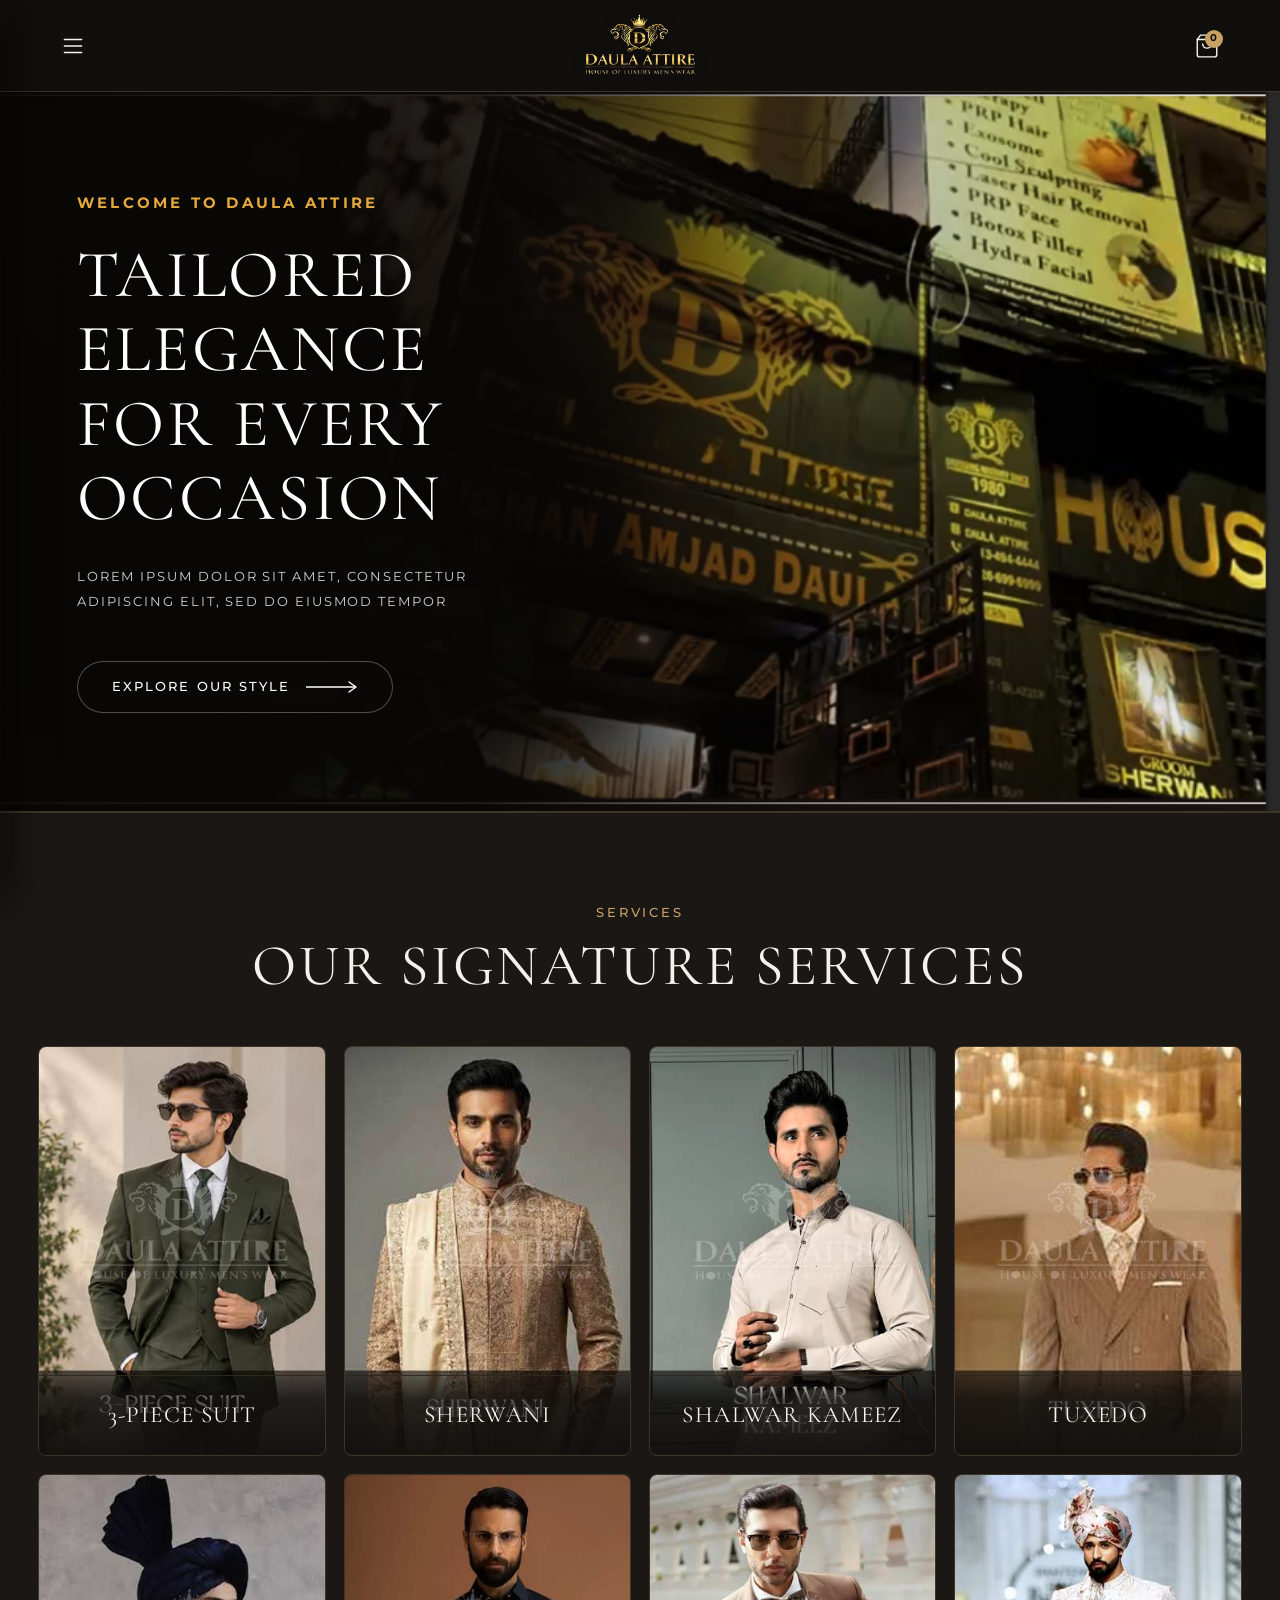
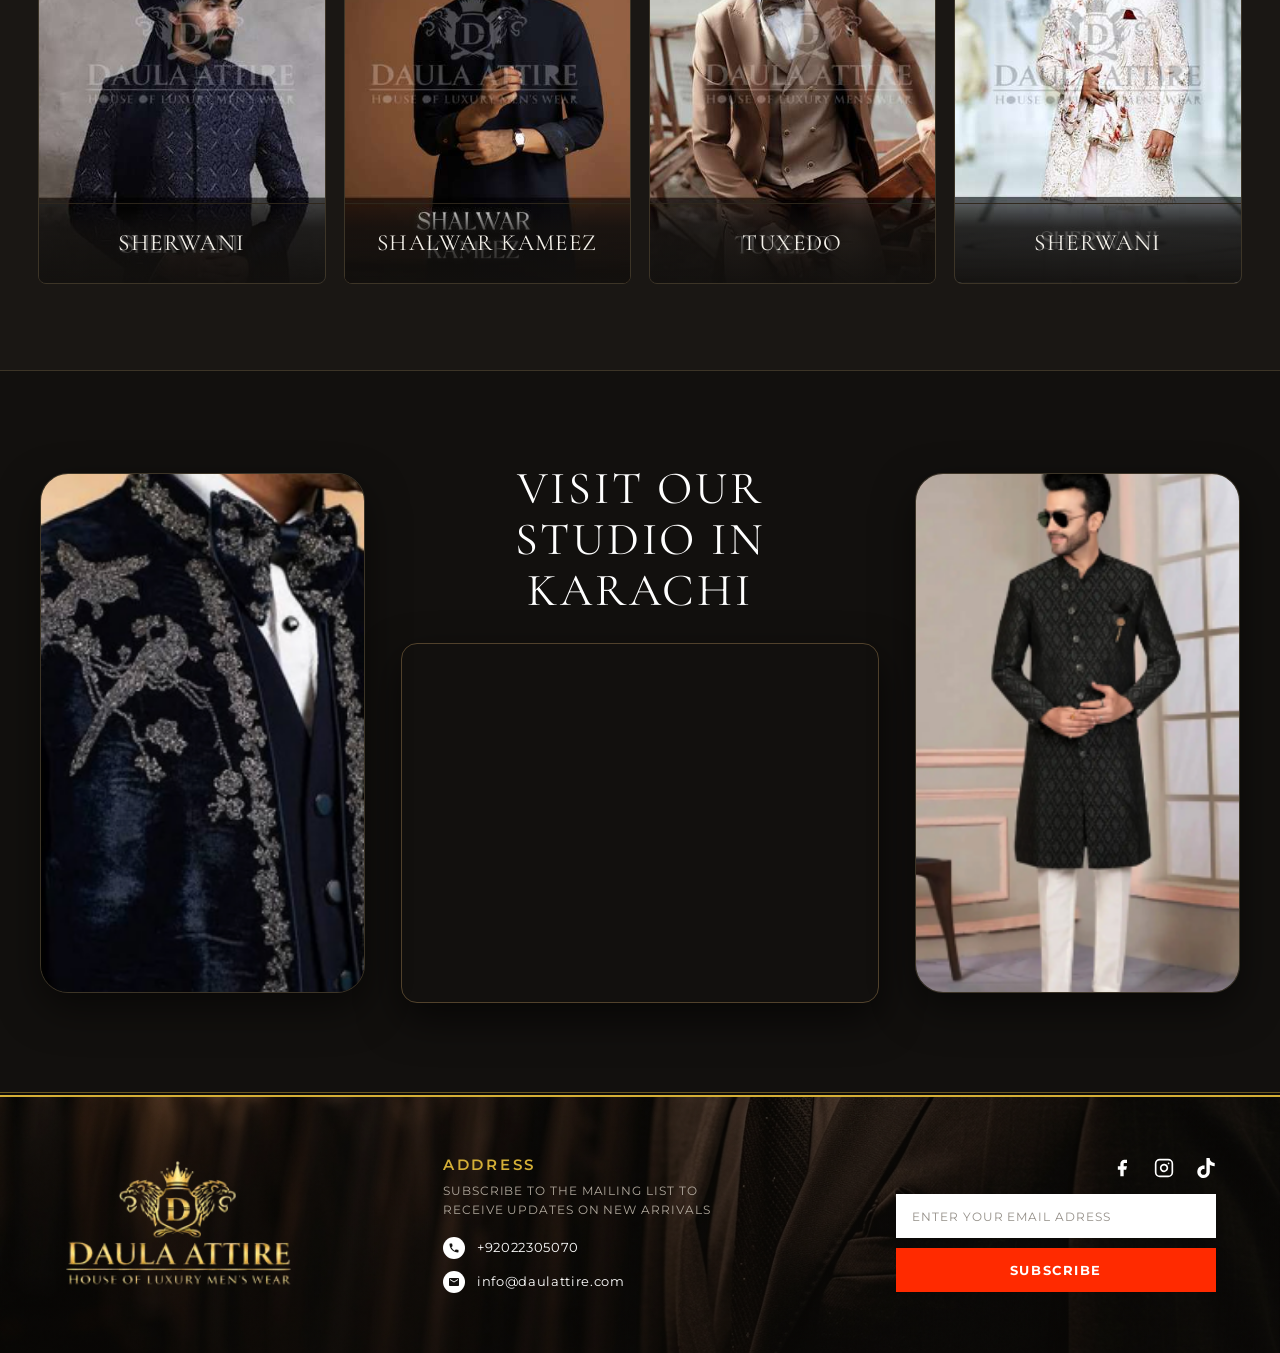
==== commit 4dc6437a: "Enhance navigation drawer functionality and styling - Implemented auto-detection of the current acti" ====
--- a/index.html
+++ b/index.html
@@ -23,66 +23,112 @@
   <!-- Navigation Drawer (Off-Canvas) -->
   <div class="drawer-overlay" id="drawer-overlay"></div>
   <aside class="drawer-panel" id="nav-drawer" aria-label="Navigation Menu">
-    <button class="close-btn nav-close" id="nav-close-btn" aria-label="Close menu">
-      <svg viewBox="0 0 24 24" width="22" height="22" fill="none" stroke="currentColor" stroke-width="1.6" stroke-linecap="round">
-        <line x1="5" y1="5" x2="19" y2="19"/><line x1="19" y1="5" x2="5" y2="19"/>
-      </svg>
-    </button>
-    <a href="#hero" class="nav-logo">
-      <img src="assets/daula-logo.png" alt="Daula Attire - House of Luxury Men's Wear">
-    </a>
-    <ul class="nav-links">
-      <li>
-        <a href="#hero" class="active" aria-current="page">
-          <span class="nav-icon">
-            <svg viewBox="0 0 24 24" fill="currentColor"><path d="M12 3 3 10.5V21h6.5v-6h5v6H21V10.5Z"/></svg>
-          </span>
-          Home
+    <!-- Drawer Header -->
+    <div class="drawer-top">
+      <button class="close-btn nav-close" id="nav-close-btn" aria-label="Close menu">
+        <svg viewBox="0 0 24 24" width="20" height="20" fill="none" stroke="currentColor" stroke-width="1.8" stroke-linecap="round">
+          <line x1="18" y1="6" x2="6" y2="18"></line>
+          <line x1="6" y1="6" x2="18" y2="18"></line>
+        </svg>
+      </button>
+      <a href="index.html" class="nav-logo" aria-label="Daula Attire Home">
+        <img src="assets/daula-logo.png" alt="Daula Attire Crest">
+      </a>
+      <span class="nav-tagline">House of Luxury Men's Wear</span>
+    </div>
+
+    <div class="drawer-divider"></div>
+
+    <!-- Navigation Links -->
+    <nav class="nav-menu-wrapper">
+      <ul class="nav-links">
+        <li>
+          <a href="index.html" class="nav-link-item" data-page="home">
+            <span class="nav-icon">
+              <svg viewBox="0 0 24 24" fill="none" stroke="currentColor" stroke-width="1.8" stroke-linecap="round" stroke-linejoin="round">
+                <path d="m3 9 9-7 9 7v11a2 2 0 0 1-2 2H5a2 2 0 0 1-2-2z"></path>
+                <polyline points="9 22 9 12 15 12 15 22"></polyline>
+              </svg>
+            </span>
+            <span class="nav-label">Home</span>
+            <span class="nav-arrow">
+              <svg viewBox="0 0 24 24" width="14" height="14" fill="none" stroke="currentColor" stroke-width="2" stroke-linecap="round"><polyline points="9 18 15 12 9 6"/></svg>
+            </span>
+          </a>
+        </li>
+        <li>
+          <a href="about.html" class="nav-link-item" data-page="about">
+            <span class="nav-icon">
+              <svg viewBox="0 0 24 24" fill="none" stroke="currentColor" stroke-width="1.8" stroke-linecap="round" stroke-linejoin="round">
+                <circle cx="12" cy="7" r="4"></circle>
+                <path d="M5.5 21a8.38 8.38 0 0 1 13 0"></path>
+              </svg>
+            </span>
+            <span class="nav-label">About Us</span>
+            <span class="nav-arrow">
+              <svg viewBox="0 0 24 24" width="14" height="14" fill="none" stroke="currentColor" stroke-width="2" stroke-linecap="round"><polyline points="9 18 15 12 9 6"/></svg>
+            </span>
+          </a>
+        </li>
+        <li>
+          <a href="services.html" class="nav-link-item" data-page="services">
+            <span class="nav-icon">
+              <svg viewBox="0 0 24 24" fill="none" stroke="currentColor" stroke-width="1.8" stroke-linecap="round" stroke-linejoin="round">
+                <polygon points="12 2 2 7 12 12 22 7 12 2"></polygon>
+                <polyline points="2 17 12 22 22 17"></polyline>
+                <polyline points="2 12 12 17 22 12"></polyline>
+              </svg>
+            </span>
+            <span class="nav-label">Services</span>
+            <span class="nav-arrow">
+              <svg viewBox="0 0 24 24" width="14" height="14" fill="none" stroke="currentColor" stroke-width="2" stroke-linecap="round"><polyline points="9 18 15 12 9 6"/></svg>
+            </span>
+          </a>
+        </li>
+        <li>
+          <a href="contact.html" class="nav-link-item" data-page="contact">
+            <span class="nav-icon">
+              <svg viewBox="0 0 24 24" fill="none" stroke="currentColor" stroke-width="1.8" stroke-linecap="round" stroke-linejoin="round">
+                <path d="M22 16.92v3a2 2 0 0 1-2.18 2 19.79 19.79 0 0 1-8.63-3.07 19.5 19.5 0 0 1-6-6 19.79 19.79 0 0 1-3.07-8.67A2 2 0 0 1 4.11 2h3a2 2 0 0 1 2 1.72 12.84 12.84 0 0 0 .7 2.81 2 2 0 0 1-.45 2.11L8.09 9.91a16 16 0 0 0 6 6l1.27-1.27a2 2 0 0 1 2.11-.45 12.84 12.84 0 0 0 2.81.7A2 2 0 0 1 22 16.92z"></path>
+              </svg>
+            </span>
+            <span class="nav-label">Contact</span>
+            <span class="nav-arrow">
+              <svg viewBox="0 0 24 24" width="14" height="14" fill="none" stroke="currentColor" stroke-width="2" stroke-linecap="round"><polyline points="9 18 15 12 9 6"/></svg>
+            </span>
+          </a>
+        </li>
+      </ul>
+    </nav>
+
+    <!-- Consultation CTA -->
+    <div class="drawer-action">
+      <button type="button" class="btn btn-primary drawer-cta-btn open-consultation-btn" data-service="Bespoke Consultation">
+        <span>Book Private Fitting</span>
+        <svg viewBox="0 0 24 24" width="16" height="16" fill="none" stroke="currentColor" stroke-width="2" stroke-linecap="round"><polyline points="9 18 15 12 9 6"/></svg>
+      </button>
+    </div>
+
+    <!-- Atelier Footer & Social -->
+    <div class="drawer-footer">
+      <div class="drawer-contact-info">
+        <a href="tel:+92022305070" class="drawer-phone">
+          <svg viewBox="0 0 24 24" width="14" height="14" fill="none" stroke="currentColor" stroke-width="2" stroke-linecap="round"><path d="M22 16.92v3a2 2 0 0 1-2.18 2 19.79 19.79 0 0 1-8.63-3.07 19.5 19.5 0 0 1-6-6 19.79 19.79 0 0 1-3.07-8.67A2 2 0 0 1 4.11 2h3a2 2 0 0 1 2 1.72 12.84 12.84 0 0 0 .7 2.81 2 2 0 0 1-.45 2.11L8.09 9.91a16 16 0 0 0 6 6l1.27-1.27a2 2 0 0 1 2.11-.45 12.84 12.84 0 0 0 2.81.7A2 2 0 0 1 22 16.92z"/></svg>
+          <span>+92 022 305070</span>
         </a>
-      </li>
-      <li>
-        <a href="about.html">
-          <span class="nav-icon">
-            <svg viewBox="0 0 24 24" fill="none" stroke="currentColor" stroke-width="2"><circle cx="12" cy="8.5" r="3.5"/><path d="M5.5 20a6.5 6.5 0 0 1 13 0Z"/></svg>
-          </span>
-          About
+        <span class="drawer-hours">Karachi Atelier &bull; Mon - Sat 11 AM - 9 PM</span>
+      </div>
+      <div class="nav-social">
+        <a href="https://facebook.com" target="_blank" rel="noopener noreferrer" aria-label="Facebook">
+          <svg viewBox="0 0 24 24" fill="currentColor"><path d="M18 2h-3a5 5 0 0 0-5 5v3H7v4h3v8h4v-8h3l1-4h-4V7a1 1 0 0 1 1-1h3z"/></svg>
         </a>
-      </li>
-      <li>
-        <a href="services.html">
-          <span class="nav-icon nav-icon-bare">
-            <svg viewBox="0 0 24 24" fill="currentColor"><path d="m12 2 10 5-10 5L2 7Z"/><path d="m2 12 10 5 10-5-2.2-1.1L12 14.8 4.2 10.9Z"/><path d="m2 17 10 5 10-5-2.2-1.1L12 19.8 4.2 15.9Z"/></svg>
-          </span>
-          Services
+        <a href="https://instagram.com" target="_blank" rel="noopener noreferrer" aria-label="Instagram">
+          <svg viewBox="0 0 24 24" fill="none" stroke="currentColor" stroke-width="2" stroke-linecap="round" stroke-linejoin="round"><rect width="20" height="20" x="2" y="2" rx="5" ry="5"/><path d="M16 11.37A4 4 0 1 1 12.63 8 4 4 0 0 1 16 11.37z"/><line x1="17.5" x2="17.51" y1="6.5" y2="6.5"/></svg>
         </a>
-      </li>
-      <li>
-        <a href="#gallery">
-          <span class="nav-icon nav-icon-bare">
-            <svg viewBox="0 0 24 24" fill="currentColor"><path d="M3 4h18v16H3Zm2 13h14l-4.5-6-3.5 4.5-2.5-3Zm3.5-7.5a1.5 1.5 0 1 0 0-3 1.5 1.5 0 0 0 0 3Z"/></svg>
-          </span>
-          Gallery
+        <a href="https://tiktok.com" target="_blank" rel="noopener noreferrer" aria-label="TikTok">
+          <svg viewBox="0 0 24 24" fill="none" stroke="currentColor" stroke-width="1.8" stroke-linecap="round" stroke-linejoin="round"><path d="M14 3v11.5a3.5 3.5 0 1 1-3.5-3.5"/><path d="M14 3c.4 2.6 2.2 4.3 5 4.5"/></svg>
         </a>
-      </li>
-      <li>
-        <a href="contact.html">
-          <span class="nav-icon nav-icon-bare">
-            <svg viewBox="0 0 24 24" fill="currentColor"><circle cx="12" cy="6.5" r="4.5"/><path d="M4 22a8 8 0 0 1 16 0Z"/></svg>
-          </span>
-          Contact
-        </a>
-      </li>
-    </ul>
-    <div class="nav-social">
-      <a href="https://facebook.com" target="_blank" rel="noopener noreferrer" aria-label="Facebook">
-        <svg viewBox="0 0 24 24" fill="currentColor"><path d="M18 2h-3a5 5 0 0 0-5 5v3H7v4h3v8h4v-8h3l1-4h-4V7a1 1 0 0 1 1-1h3z"/></svg>
-      </a>
-      <a href="https://instagram.com" target="_blank" rel="noopener noreferrer" aria-label="Instagram">
-        <svg viewBox="0 0 24 24" fill="none" stroke="currentColor" stroke-width="2" stroke-linecap="round" stroke-linejoin="round"><rect width="20" height="20" x="2" y="2" rx="5" ry="5"/><path d="M16 11.37A4 4 0 1 1 12.63 8 4 4 0 0 1 16 11.37z"/><line x1="17.5" x2="17.51" y1="6.5" y2="6.5"/></svg>
-      </a>
-      <a href="https://tiktok.com" target="_blank" rel="noopener noreferrer" aria-label="TikTok">
-        <svg viewBox="0 0 24 24" fill="none" stroke="currentColor" stroke-width="1.8" stroke-linecap="round" stroke-linejoin="round"><path d="M14 3v11.5a3.5 3.5 0 1 1-3.5-3.5"/><path d="M14 3c.4 2.6 2.2 4.3 5 4.5"/></svg>
-      </a>
+      </div>
     </div>
   </aside>
 
@@ -139,8 +185,7 @@
       </button>
 
       <a href="#hero" class="brand-lockup" aria-label="Daula Attire">
-        <strong>DAULA ATTIRE</strong>
-        <span>HOUSE OF LUXURY MEN'S WEAR</span>
+        <img src="assets/daula-logo.png" alt="Daula Attire - House of Luxury Men's Wear" class="brand-logo-img">
       </a>
 
       <a href="cart.html" class="icon-button" id="bag-btn" aria-label="View your cart">
@@ -168,7 +213,7 @@
     </section>
 
     <!-- About Section -->
-    <section id="about" class="section-shell intro-grid">
+    <!-- <section id="about" class="section-shell intro-grid">
       <div class="section-copy reveal">
         <p class="eyebrow">About Us</p>
         <h2>The Art of<br><span>Bespoke Tailoring</span></h2>
@@ -179,10 +224,10 @@
         <img src="assets/tailoring-007.jpg" alt="Tailor cutting fine fabric by hand" loading="lazy">
         <img src="assets/tailoring-008.jpg" alt="Man wearing a tailored navy suit" loading="lazy">
       </div>
-    </section>
+    </section> -->
 
     <!-- Craft Section -->
-    <section id="craft" class="border-band">
+    <!-- <section id="craft" class="border-band">
       <div class="section-shell craft-grid">
         <img src="assets/tailoring-040.jpg" alt="Hand stitching a bespoke suit" class="reveal" loading="lazy">
         <div class="section-copy reveal">
@@ -192,10 +237,10 @@
           <button class="btn btn-primary open-consultation-btn" data-service="Artisan Craftsmanship Fitting">Learn More</button>
         </div>
       </div>
-    </section>
+    </section> -->
 
     <!-- Vision Section -->
-    <section id="vision" class="section-shell vision-grid">
+    <!-- <section id="vision" class="section-shell vision-grid">
       <div class="section-copy reveal">
         <p class="eyebrow">Bespoke Recreation</p>
         <h2>Your Vision,<br>Tailored to<br>Perfection</h2>
@@ -207,7 +252,7 @@
         <img class="portrait-main" src="assets/tailoring-037.jpg" alt="Man in a navy embroidered sherwani" loading="lazy">
         <img class="portrait-small" src="assets/tailoring-041.jpg" alt="Bespoke suit displayed on a mannequin" loading="lazy">
       </div>
-    </section>
+    </section> -->
 
     <!-- Services Section -->
     <section id="services" class="services-section">
@@ -252,7 +297,7 @@
     </section>
 
     <!-- Promise Band -->
-    <section class="promise-band" style="background-image: linear-gradient(var(--image-overlay), var(--image-overlay)), url('assets/tailoring-003.jpg');">
+    <!-- <section class="promise-band" style="background-image: linear-gradient(var(--image-overlay), var(--image-overlay)), url('assets/tailoring-003.jpg');">
       <div class="promise-grid">
         <article class="reveal">
           <svg viewBox="0 0 24 24" fill="none" stroke="currentColor" stroke-linecap="round" stroke-linejoin="round">
@@ -283,7 +328,7 @@
           <p>Measured with care, crafted with patience and finished to the highest standard.</p>
         </article>
       </div>
-    </section>
+    </section> -->
 
     <!-- Studio Karachi Section -->
     <section id="studio" class="section-shell studio-section">
@@ -304,7 +349,7 @@
     </section>
 
     <!-- Gallery Section -->
-    <section id="gallery" class="section-shell gallery-section">
+    <!-- <section id="gallery" class="section-shell gallery-section">
       <div class="reveal">
         <p class="eyebrow">Gallery</p>
         <h2>Style Note &amp; Stories</h2>
@@ -323,7 +368,7 @@
           <img src="assets/tailoring-003.jpg" alt="Daula Attire tailoring story 4" loading="lazy">
         </div>
       </div>
-    </section>
+    </section> -->
 
     <!-- Site Footer -->
     <footer id="contact" style="background-image: linear-gradient(rgba(14, 11, 8, 0.48), rgba(14, 11, 8, 0.58)), url('assets/footer-bg.jpg');">
--- a/style.css
+++ b/style.css
@@ -55,6 +55,10 @@
   overflow-x: hidden;
 }
 
+[hidden] {
+  display: none !important;
+}
+
 ::selection {
   background: var(--primary);
   color: var(--primary-fg);
@@ -223,11 +227,23 @@
 /* Brand Lockup */
 .brand-lockup {
   display: flex;
-  flex-direction: column;
-  align-items: center;
-  text-align: center;
-  color: var(--primary);
-  font-family: var(--font-serif);
+  align-items: center;
+  justify-content: center;
+  text-decoration: none;
+}
+
+.brand-logo-img {
+  height: 64px;
+  width: auto;
+  max-width: 190px;
+  object-fit: contain;
+  filter: drop-shadow(0 2px 8px rgba(0, 0, 0, 0.45));
+  transition: transform 0.25s cubic-bezier(0.16, 1, 0.3, 1), opacity 0.25s ease;
+}
+
+.brand-lockup:hover .brand-logo-img {
+  transform: scale(1.03);
+  opacity: 0.95;
 }
 
 .brand-lockup strong {
@@ -826,12 +842,13 @@
 .drawer-overlay {
   position: fixed;
   inset: 0;
-  background: rgba(0, 0, 0, 0.75);
-  backdrop-filter: blur(4px);
+  background: rgba(8, 6, 5, 0.78);
+  backdrop-filter: blur(8px);
+  -webkit-backdrop-filter: blur(8px);
   z-index: 999;
   opacity: 0;
   visibility: hidden;
-  transition: opacity 0.35s ease, visibility 0.35s ease;
+  transition: opacity 0.35s cubic-bezier(0.16, 1, 0.3, 1), visibility 0.35s ease;
 }
 
 .drawer-overlay.active {
@@ -843,126 +860,360 @@
   position: fixed;
   top: 0;
   bottom: 0;
-  width: min(400px, 90vw);
-  background: var(--bg-elevated);
   z-index: 1000;
-  padding: 36px 32px;
   display: flex;
   flex-direction: column;
-  box-shadow: 0 0 50px rgba(0, 0, 0, 0.8);
-  border-right: 1px solid var(--border);
+  box-shadow: 0 0 60px rgba(0, 0, 0, 0.85);
   transition: transform 0.4s cubic-bezier(0.16, 1, 0.3, 1);
 }
 
 #nav-drawer {
   left: 0;
-  width: min(272px, 82vw);
-  padding: 28px 0 56px;
-  background: #15100d;
-  border-right: 2px solid #b8955a;
+  width: min(280px, 80vw);
+  height: 100%;
+  padding: 20px 16px 22px;
+  background: linear-gradient(180deg, #181410 0%, #120f0d 100%);
+  border-right: 1px solid rgba(200, 162, 101, 0.3);
+  box-shadow: 8px 0 35px rgba(0, 0, 0, 0.65), 0 0 20px rgba(200, 162, 101, 0.08);
   transform: translateX(-100%);
-}
-
-/* Slide Bar Navigation */
+  overflow-y: auto;
+  overflow-x: hidden;
+  scrollbar-width: thin;
+  scrollbar-color: rgba(200, 162, 101, 0.3) transparent;
+}
+
+#nav-drawer::-webkit-scrollbar {
+  width: 4px;
+}
+#nav-drawer::-webkit-scrollbar-track {
+  background: transparent;
+}
+#nav-drawer::-webkit-scrollbar-thumb {
+  background: rgba(200, 162, 101, 0.28);
+  border-radius: 4px;
+}
+#nav-drawer::-webkit-scrollbar-thumb:hover {
+  background: var(--primary);
+}
+
+#nav-drawer.active {
+  transform: translateX(0);
+}
+
+/* Slide Bar Navigation Header */
+.drawer-top {
+  position: relative;
+  display: flex;
+  flex-direction: column;
+  align-items: center;
+  text-align: center;
+  padding-top: 4px;
+  padding-bottom: 4px;
+}
+
 .nav-close {
   position: absolute;
-  top: 16px;
-  right: 14px;
-  color: #ffffff;
+  top: 0;
+  right: 0;
+  width: 32px;
+  height: 32px;
+  display: grid;
+  place-items: center;
+  background: rgba(255, 255, 255, 0.04);
+  border: 1px solid rgba(200, 162, 101, 0.25);
+  border-radius: 50%;
+  color: var(--text-muted);
+  cursor: pointer;
+  transition: all 0.25s ease;
+}
+
+.nav-close:hover {
+  color: var(--primary);
+  background: rgba(200, 162, 101, 0.12);
+  border-color: var(--primary);
+  transform: rotate(90deg);
 }
 
 .nav-logo {
-  display: block;
-  width: 142px;
-  margin: 6px auto 0;
+  display: inline-block;
+  width: 100px;
+  margin-top: 6px;
+  transition: transform 0.25s ease, opacity 0.25s ease;
+}
+
+.nav-logo:hover {
+  transform: scale(1.03);
+  opacity: 0.95;
 }
 
 .nav-logo img {
   width: 100%;
+  height: auto;
+  filter: drop-shadow(0 2px 8px rgba(0, 0, 0, 0.4));
+}
+
+.nav-tagline {
+  display: block;
+  font-family: var(--font-sans);
+  font-size: 0.58rem;
+  letter-spacing: 0.2em;
+  text-transform: uppercase;
+  color: var(--primary);
+  margin-top: 6px;
+  opacity: 0.85;
+}
+
+.drawer-divider {
+  width: 100%;
+  height: 1px;
+  background: linear-gradient(90deg, transparent 0%, rgba(200, 162, 101, 0.35) 50%, transparent 100%);
+  margin: 14px 0 16px;
+}
+
+/* Nav Menu Links */
+.nav-menu-wrapper {
+  flex: 1 0 auto;
 }
 
 .nav-links {
   list-style: none;
-  margin-top: 70px;
   display: flex;
   flex-direction: column;
-  gap: 32px;
-}
-
-.nav-links a {
+  gap: 16px; /* Clean breathing space between buttons */
+  margin: 0;
+  padding: 0;
+}
+
+.nav-link-item {
   display: flex;
   align-items: center;
-  gap: 22px;
-  height: 48px;
-  padding: 0 54px;
+  gap: 14px;
+  padding: 10px 14px;
+  border-radius: 6px;
   font-family: var(--font-serif);
   font-size: 1.02rem;
   font-weight: 500;
   text-transform: uppercase;
   letter-spacing: 0.12em;
-  color: #ffffff;
-}
-
-.nav-links a:hover,
-.nav-links a.active {
-  background: #312a22;
-}
-
-.nav-links a:hover {
+  color: #e5dfd5;
+  text-decoration: none;
+  background: transparent;
+  border-left: 3px solid transparent;
+  transition: all 0.25s cubic-bezier(0.16, 1, 0.3, 1);
+  position: relative;
+}
+
+.nav-link-item:hover {
   color: var(--primary-hover);
-}
-
-.nav-icon {
-  width: 21px;
-  height: 21px;
+  background: linear-gradient(90deg, rgba(200, 162, 101, 0.1) 0%, rgba(200, 162, 101, 0.02) 100%);
+  border-left-color: rgba(200, 162, 101, 0.5);
+  transform: translateX(4px);
+}
+
+.nav-link-item.active {
+  color: var(--primary);
+  font-weight: 600;
+  background: linear-gradient(90deg, rgba(200, 162, 101, 0.18) 0%, rgba(200, 162, 101, 0.04) 100%);
+  border-left-color: var(--primary);
+  box-shadow: inset 0 0 16px rgba(200, 162, 101, 0.06);
+}
+
+.nav-link-item .nav-icon {
+  width: 26px;
+  height: 26px;
+  display: grid;
+  place-items: center;
+  border-radius: 4px;
+  background: rgba(200, 162, 101, 0.08);
+  color: var(--primary);
   flex-shrink: 0;
+  transition: all 0.25s ease;
+}
+
+.nav-link-item .nav-icon svg {
+  width: 16px;
+  height: 16px;
+}
+
+.nav-link-item:hover .nav-icon,
+.nav-link-item.active .nav-icon {
+  background: var(--primary);
+  color: #15100d;
+  box-shadow: 0 0 10px rgba(200, 162, 101, 0.4);
+}
+
+.nav-label {
+  flex: 1;
+}
+
+.nav-arrow {
+  color: var(--text-muted);
+  opacity: 0;
+  transform: translateX(-6px);
+  transition: all 0.25s ease;
+  display: grid;
+  place-items: center;
+}
+
+.nav-link-item:hover .nav-arrow {
+  opacity: 1;
+  transform: translateX(0);
+  color: var(--primary);
+}
+
+.nav-link-item.active .nav-arrow {
+  opacity: 0.8;
+  color: var(--primary);
+  transform: translateX(0);
+}
+
+/* Staggered entrance animation when drawer opens */
+#nav-drawer.active .nav-link-item {
+  animation: navItemFade 0.38s cubic-bezier(0.16, 1, 0.3, 1) both;
+}
+
+#nav-drawer.active .nav-links li:nth-child(1) .nav-link-item { animation-delay: 0.06s; }
+#nav-drawer.active .nav-links li:nth-child(2) .nav-link-item { animation-delay: 0.12s; }
+#nav-drawer.active .nav-links li:nth-child(3) .nav-link-item { animation-delay: 0.18s; }
+#nav-drawer.active .nav-links li:nth-child(4) .nav-link-item { animation-delay: 0.24s; }
+
+#nav-drawer.active .drawer-action {
+  animation: navItemFade 0.42s cubic-bezier(0.16, 1, 0.3, 1) 0.30s both;
+}
+
+#nav-drawer.active .drawer-footer {
+  animation: navItemFade 0.42s cubic-bezier(0.16, 1, 0.3, 1) 0.36s both;
+}
+
+@keyframes navItemFade {
+  from {
+    opacity: 0;
+    transform: translateX(-14px);
+  }
+  to {
+    opacity: 1;
+    transform: translateX(0);
+  }
+}
+
+/* CTA inside Drawer */
+.drawer-action {
+  margin-top: 22px;
+  padding-top: 2px;
+}
+
+.drawer-cta-btn {
+  width: 100%;
+  display: flex;
+  align-items: center;
+  justify-content: center;
+  gap: 8px;
+  padding: 11px 16px;
+  font-family: var(--font-sans);
+  font-size: 0.74rem;
+  font-weight: 600;
+  text-transform: uppercase;
+  letter-spacing: 0.15em;
+  background: linear-gradient(135deg, #c8a265 0%, #aa8447 100%);
+  color: #120f0d;
+  border: 1px solid rgba(255, 255, 255, 0.2);
+  border-radius: 4px;
+  box-shadow: 0 4px 18px rgba(200, 162, 101, 0.22);
+  cursor: pointer;
+  transition: all 0.3s cubic-bezier(0.16, 1, 0.3, 1);
+}
+
+.drawer-cta-btn:hover {
+  background: linear-gradient(135deg, #dfbc7e 0%, #c8a265 100%);
+  transform: translateY(-2px);
+  box-shadow: 0 6px 24px rgba(200, 162, 101, 0.38);
+}
+
+.drawer-cta-btn svg {
+  transition: transform 0.25s ease;
+}
+
+.drawer-cta-btn:hover svg {
+  transform: translateX(3px);
+}
+
+/* Drawer Footer */
+.drawer-footer {
+  margin-top: auto;
+  padding-top: 18px;
+  border-top: 1px solid rgba(200, 162, 101, 0.15);
+  display: flex;
+  flex-direction: column;
+  gap: 12px;
+}
+
+.drawer-contact-info {
+  display: flex;
+  flex-direction: column;
+  gap: 4px;
+}
+
+.drawer-phone {
+  display: inline-flex;
+  align-items: center;
+  gap: 8px;
+  color: #e5dfd5;
+  font-size: 0.78rem;
+  font-family: var(--font-sans);
+  letter-spacing: 0.05em;
+  text-decoration: none;
+  transition: color 0.2s ease;
+}
+
+.drawer-phone svg {
+  color: var(--primary);
+  flex-shrink: 0;
+}
+
+.drawer-phone:hover {
+  color: var(--primary);
+}
+
+.drawer-hours {
+  font-size: 0.68rem;
+  color: var(--text-muted);
+  font-family: var(--font-sans);
+  letter-spacing: 0.03em;
+  line-height: 1.35;
+}
+
+.nav-social {
+  display: flex;
+  align-items: center;
+  gap: 12px;
+  margin: 0;
+  padding: 0;
+}
+
+.nav-social a {
+  width: 32px;
+  height: 32px;
   display: grid;
   place-items: center;
   border-radius: 50%;
-  background: #ffffff;
-  color: #15100d;
-}
-
-.nav-icon svg {
-  width: 13px;
-  height: 13px;
-}
-
-.nav-icon-bare {
-  background: none;
-  color: #ffffff;
-}
-
-.nav-icon-bare svg {
-  width: 20px;
-  height: 20px;
-}
-
-.nav-social {
-  margin-top: auto;
-  padding: 0 54px;
-  display: flex;
-  align-items: center;
-  gap: 28px;
-}
-
-.nav-social a {
-  color: #ffffff;
-  display: inline-flex;
+  background: rgba(255, 255, 255, 0.04);
+  border: 1px solid rgba(200, 162, 101, 0.2);
+  color: #d6cfc5;
+  transition: all 0.25s ease;
+  text-decoration: none;
 }
 
 .nav-social a:hover {
-  color: var(--primary);
+  color: #120f0d;
+  background: var(--primary);
+  border-color: var(--primary);
   transform: translateY(-2px);
+  box-shadow: 0 4px 12px rgba(200, 162, 101, 0.35);
 }
 
 .nav-social svg {
-  width: 21px;
-  height: 21px;
-}
-
-#nav-drawer.active {
-  transform: translateX(0);
+  width: 14px;
+  height: 14px;
 }
 
 #bag-drawer {
@@ -2351,7 +2602,419 @@
   color: var(--primary);
 }
 
+/* Category Page */
+.category-hero {
+  min-height: 672px;
+  display: grid;
+  place-items: center;
+  background-size: cover;
+  background-position: center 20%;
+  border-bottom: 1px solid #6f6a64;
+}
+
+.category-hero h1 {
+  font-size: clamp(2.6rem, 5vw, 3.4rem);
+  color: #ffffff;
+  text-shadow: 0 4px 24px rgba(0, 0, 0, 0.5);
+}
+
+.category-tabs {
+  display: flex;
+  justify-content: center;
+  flex-wrap: wrap;
+  gap: 10px 34px;
+  padding: 22px 20px;
+  border-bottom: 1px solid var(--border);
+}
+
+.category-tabs a {
+  padding: 6px 0;
+  border-bottom: 1px solid transparent;
+  font-family: var(--font-serif);
+  font-size: 1.15rem;
+  text-transform: uppercase;
+  letter-spacing: 0.08em;
+  color: var(--text-muted);
+}
+
+.category-tabs a:hover,
+.category-tabs a.active {
+  color: var(--primary);
+}
+
+.category-tabs a.active {
+  border-bottom-color: var(--primary);
+}
+
+.product-category {
+  margin-bottom: 14px;
+}
+
+.product-category:hover {
+  color: var(--primary-hover);
+}
+
+.category-section {
+  padding: 66px max(3vw, 20px) 110px;
+}
+
+.category-toolbar {
+  max-width: 1134px;
+  margin: 0 auto 90px;
+  display: flex;
+  flex-wrap: wrap;
+  align-items: center;
+  gap: 16px 18px;
+}
+
+.filter-dropdown {
+  position: relative;
+  width: 220px;
+}
+
+.filter-dropdown summary {
+  display: flex;
+  align-items: center;
+  gap: 6px;
+  height: 54px;
+  padding: 0 28px;
+  border: 1px solid #b8b0a5;
+  border-radius: 12px;
+  font-size: 0.78rem;
+  font-weight: 600;
+  text-transform: uppercase;
+  letter-spacing: 0.03em;
+  cursor: pointer;
+  list-style: none;
+  user-select: none;
+  transition: border-color 0.2s ease;
+}
+
+.filter-dropdown summary::-webkit-details-marker {
+  display: none;
+}
+
+.filter-dropdown summary::after {
+  content: "";
+  width: 7px;
+  height: 7px;
+  margin-left: auto;
+  border-left: 2px solid currentColor;
+  border-top: 2px solid currentColor;
+  transform: rotate(225deg) translate(2px, 2px);
+  transition: transform 0.2s ease;
+}
+
+.filter-dropdown[open] summary::after {
+  transform: rotate(45deg);
+}
+
+.filter-dropdown[open] summary,
+.filter-dropdown summary:hover {
+  border-color: var(--primary);
+}
+
+.filter-active {
+  color: var(--primary);
+}
+
+.filter-options {
+  position: absolute;
+  top: calc(100% + 8px);
+  left: 0;
+  right: 0;
+  z-index: 20;
+  display: grid;
+  gap: 4px;
+  padding: 14px 18px;
+  background: var(--bg-elevated);
+  border: 1px solid var(--border);
+  border-radius: 12px;
+  box-shadow: 0 16px 36px rgba(0, 0, 0, 0.55);
+}
+
+.filter-options label {
+  display: flex;
+  align-items: center;
+  gap: 10px;
+  padding: 7px 0;
+  font-size: 0.8rem;
+  cursor: pointer;
+}
+
+.filter-options input {
+  width: 16px;
+  height: 16px;
+  accent-color: #b38f50;
+}
+
+.filter-options label:has(input:disabled) {
+  opacity: 0.4;
+  cursor: default;
+}
+
+.filter-options span {
+  color: var(--text-muted);
+}
+
+.category-meta {
+  margin-left: auto;
+  display: flex;
+  align-items: center;
+  gap: 18px;
+  font-size: 0.75rem;
+  letter-spacing: 0.08em;
+  text-transform: uppercase;
+  color: var(--text-muted);
+}
+
+#clear-filters {
+  color: var(--text);
+  font-size: 0.72rem;
+  letter-spacing: 0.08em;
+  text-transform: uppercase;
+  text-decoration: underline;
+  text-underline-offset: 3px;
+}
+
+#clear-filters:hover {
+  color: var(--primary);
+}
+
+.category-grid {
+  max-width: 1060px;
+  gap: 100px 45px;
+}
+
+.category-empty {
+  padding: 40px 0;
+  text-align: center;
+  color: var(--text-muted);
+  text-transform: uppercase;
+  letter-spacing: 0.1em;
+  font-size: 0.85rem;
+}
+
+.category-pill a:hover {
+  color: var(--primary-hover);
+}
+
+/* Checkout */
+.checkout-form {
+  display: grid;
+  gap: 40px;
+  padding-left: 70px;
+}
+
+.checkout-form fieldset {
+  border: none;
+  display: grid;
+  gap: 16px;
+}
+
+.checkout-form legend {
+  margin-bottom: 20px;
+  padding: 0;
+  font-family: var(--font-serif);
+  font-size: 1.6rem;
+  text-transform: uppercase;
+  letter-spacing: 0.05em;
+  color: #ffffff;
+  border-bottom: 1px solid #ffffff;
+  line-height: 1.2;
+}
+
+.checkout-form label {
+  display: grid;
+  gap: 8px;
+  font-size: 0.72rem;
+  letter-spacing: 0.1em;
+  text-transform: uppercase;
+  color: var(--text-muted);
+}
+
+.checkout-form input:not([type="radio"]),
+.checkout-form textarea {
+  width: 100%;
+  padding: 14px 16px;
+  background: transparent;
+  border: 1px solid #8b8278;
+  color: var(--text);
+  font-family: var(--font-sans);
+  font-size: 0.9rem;
+  letter-spacing: 0.02em;
+  text-transform: none;
+  outline: none;
+  resize: vertical;
+}
+
+.checkout-form input::placeholder,
+.checkout-form textarea::placeholder {
+  color: #6f6a64;
+}
+
+.checkout-form input:focus,
+.checkout-form textarea:focus {
+  border-color: var(--primary);
+}
+
+.checkout-form.was-validated :invalid {
+  border-color: #e0573b;
+}
+
+.pay-option {
+  grid-template-columns: auto 1fr !important;
+  align-items: start;
+  gap: 16px !important;
+  padding: 18px 20px;
+  border: 1px solid #8b8278;
+  cursor: pointer;
+  transition: border-color 0.2s ease;
+}
+
+.pay-option:has(input:checked) {
+  border-color: var(--primary);
+  background: rgba(179, 143, 80, 0.08);
+}
+
+.pay-option input {
+  margin-top: 3px;
+  accent-color: #b38f50;
+  width: 18px;
+  height: 18px;
+}
+
+.pay-option strong {
+  display: block;
+  margin-bottom: 4px;
+  font-family: var(--font-serif);
+  font-size: 1.15rem;
+  font-weight: 500;
+  color: #ffffff;
+  letter-spacing: 0.04em;
+}
+
+.pay-option small {
+  font-size: 0.72rem;
+  letter-spacing: 0.04em;
+  text-transform: none;
+}
+
+.form-error {
+  color: #ff8a70;
+  font-size: 0.82rem;
+}
+
+.checkout-items {
+  list-style: none;
+  display: grid;
+  gap: 18px;
+  margin-bottom: 32px;
+}
+
+.checkout-items li {
+  display: grid;
+  grid-template-columns: 56px 1fr auto;
+  gap: 14px;
+  align-items: center;
+}
+
+.checkout-items img {
+  width: 56px;
+  height: 80px;
+  object-fit: cover;
+  border-radius: 10px;
+}
+
+.checkout-item-name {
+  display: block;
+  font-family: var(--font-serif);
+  font-size: 1rem;
+  text-transform: uppercase;
+  line-height: 1.25;
+}
+
+.checkout-items small {
+  color: var(--text-muted);
+  font-size: 0.7rem;
+  letter-spacing: 0.06em;
+}
+
+.checkout-items strong {
+  font-family: var(--font-serif);
+  font-weight: 400;
+}
+
+.checkout-page .summary-row + .summary-row:not(.summary-total) {
+  margin-top: 18px;
+}
+
+.checkout-page .summary-total {
+  margin-top: 26px;
+  padding-top: 0;
+  border-top: none;
+}
+
+.order-done {
+  max-width: 620px;
+  margin: 40px auto 0;
+  padding: 0 24px;
+  text-align: center;
+}
+
+.order-done > svg {
+  display: block;
+  width: 64px;
+  height: 64px;
+  margin: 0 auto 24px;
+  color: var(--primary);
+}
+
+.order-done h2 {
+  margin-bottom: 22px;
+  font-size: clamp(2rem, 3.4vw, 2.6rem);
+  color: #ffffff;
+}
+
+.order-done-copy {
+  margin-bottom: 36px;
+  color: var(--text-muted);
+  font-size: 0.85rem;
+  line-height: 1.9;
+}
+
+.order-done-copy strong {
+  color: var(--text);
+}
+
+.order-done-actions {
+  max-width: 320px;
+  margin: 0 auto;
+}
+
+.order-done-actions .btn-checkout {
+  margin-top: 0;
+}
+
 @media (max-width: 990px) {
+  .checkout-form {
+    padding-left: 0;
+  }
+  .category-hero {
+    min-height: 480px;
+  }
+  .category-toolbar {
+    margin-bottom: 56px;
+  }
+  .filter-dropdown {
+    width: calc((100% - 36px) / 3);
+  }
+  .category-meta {
+    margin-left: 0;
+  }
+  .category-grid {
+    gap: 56px 28px;
+  }
   .product-view {
     grid-template-columns: 84px minmax(0, 1fr);
     padding-top: 60px;
@@ -2385,6 +3048,21 @@
 }
 
 @media (max-width: 640px) {
+  .category-hero {
+    min-height: 360px;
+    background-position: 30% center;
+  }
+  .filter-dropdown {
+    width: 100%;
+  }
+  .filter-dropdown summary {
+    height: 48px;
+    padding: 0 20px;
+  }
+  .category-meta {
+    width: 100%;
+    justify-content: space-between;
+  }
   .product-view {
     width: calc(100% - 32px);
     grid-template-columns: 1fr;
@@ -2666,6 +3344,10 @@
 }
 
 @media (max-width: 640px) {
+  .brand-logo-img {
+    height: 48px;
+    max-width: 145px;
+  }
   .brand-lockup strong {
     font-size: 1.15rem;
   }
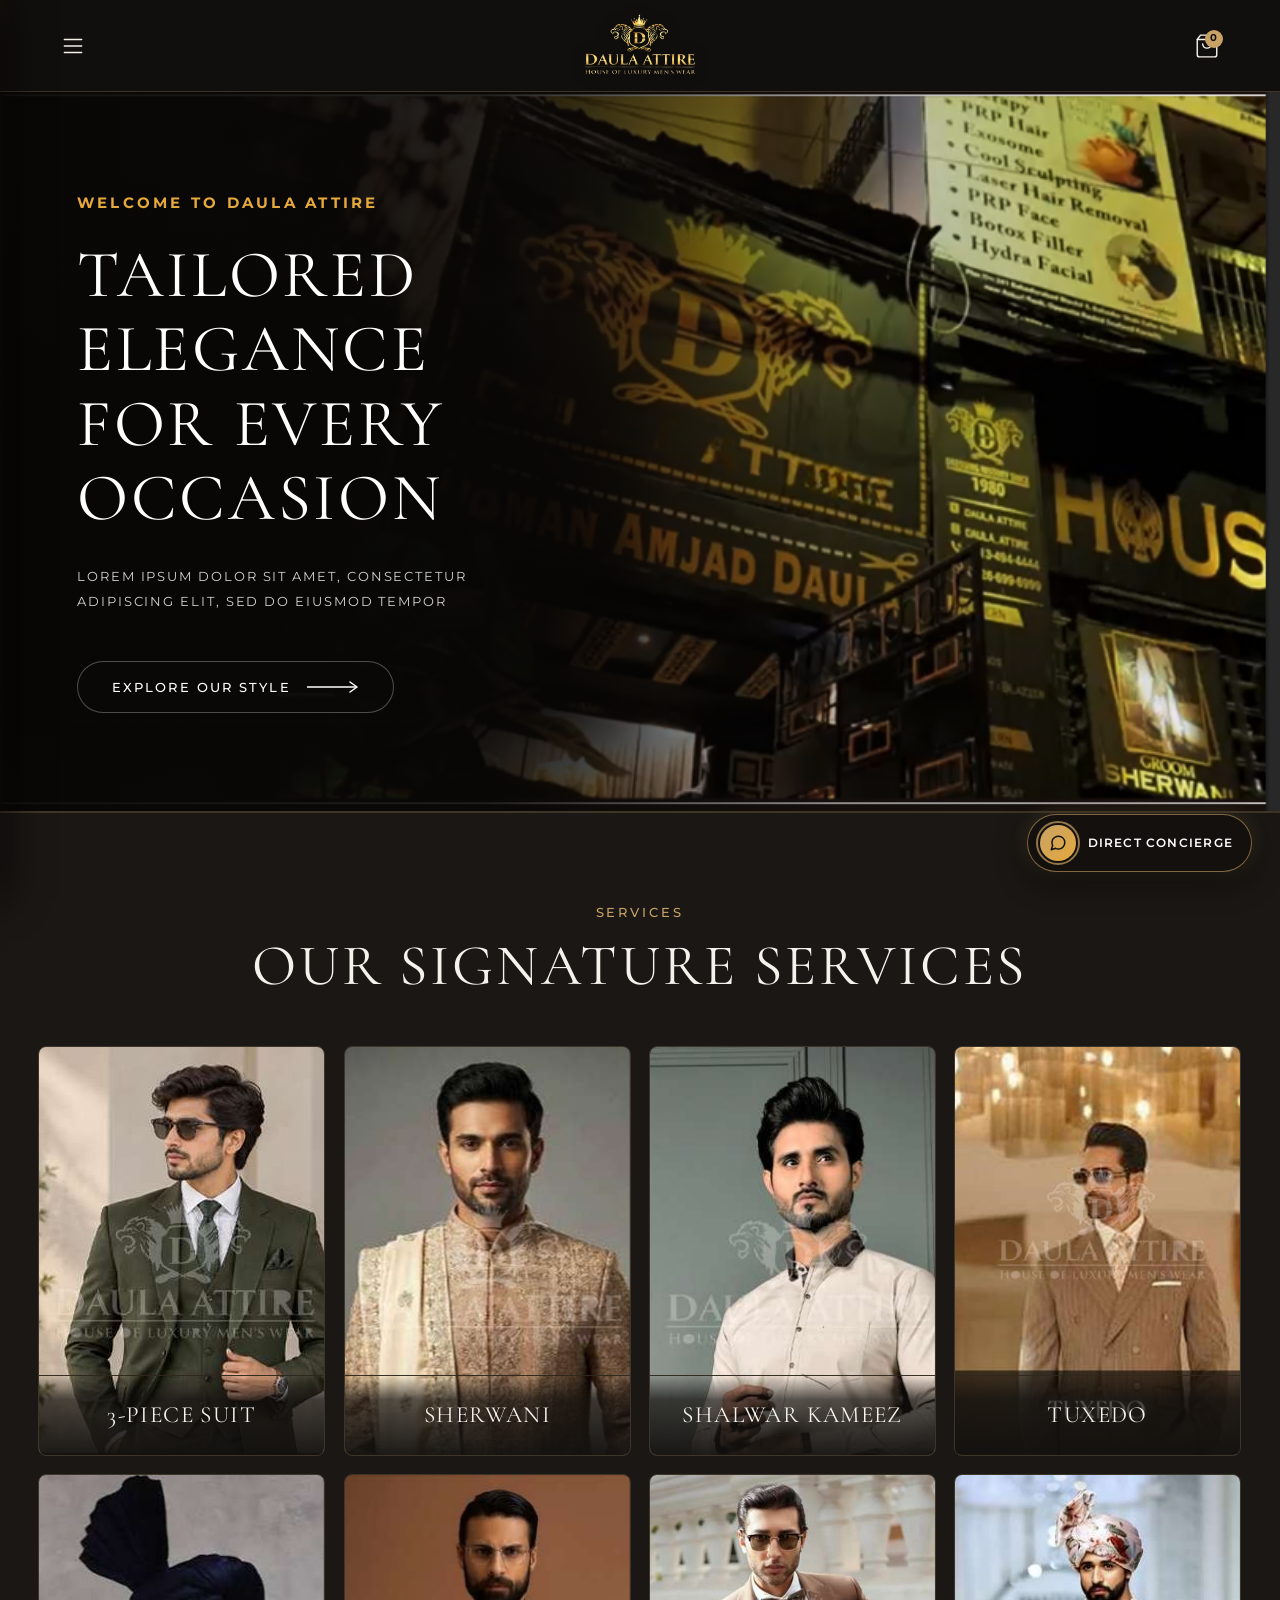
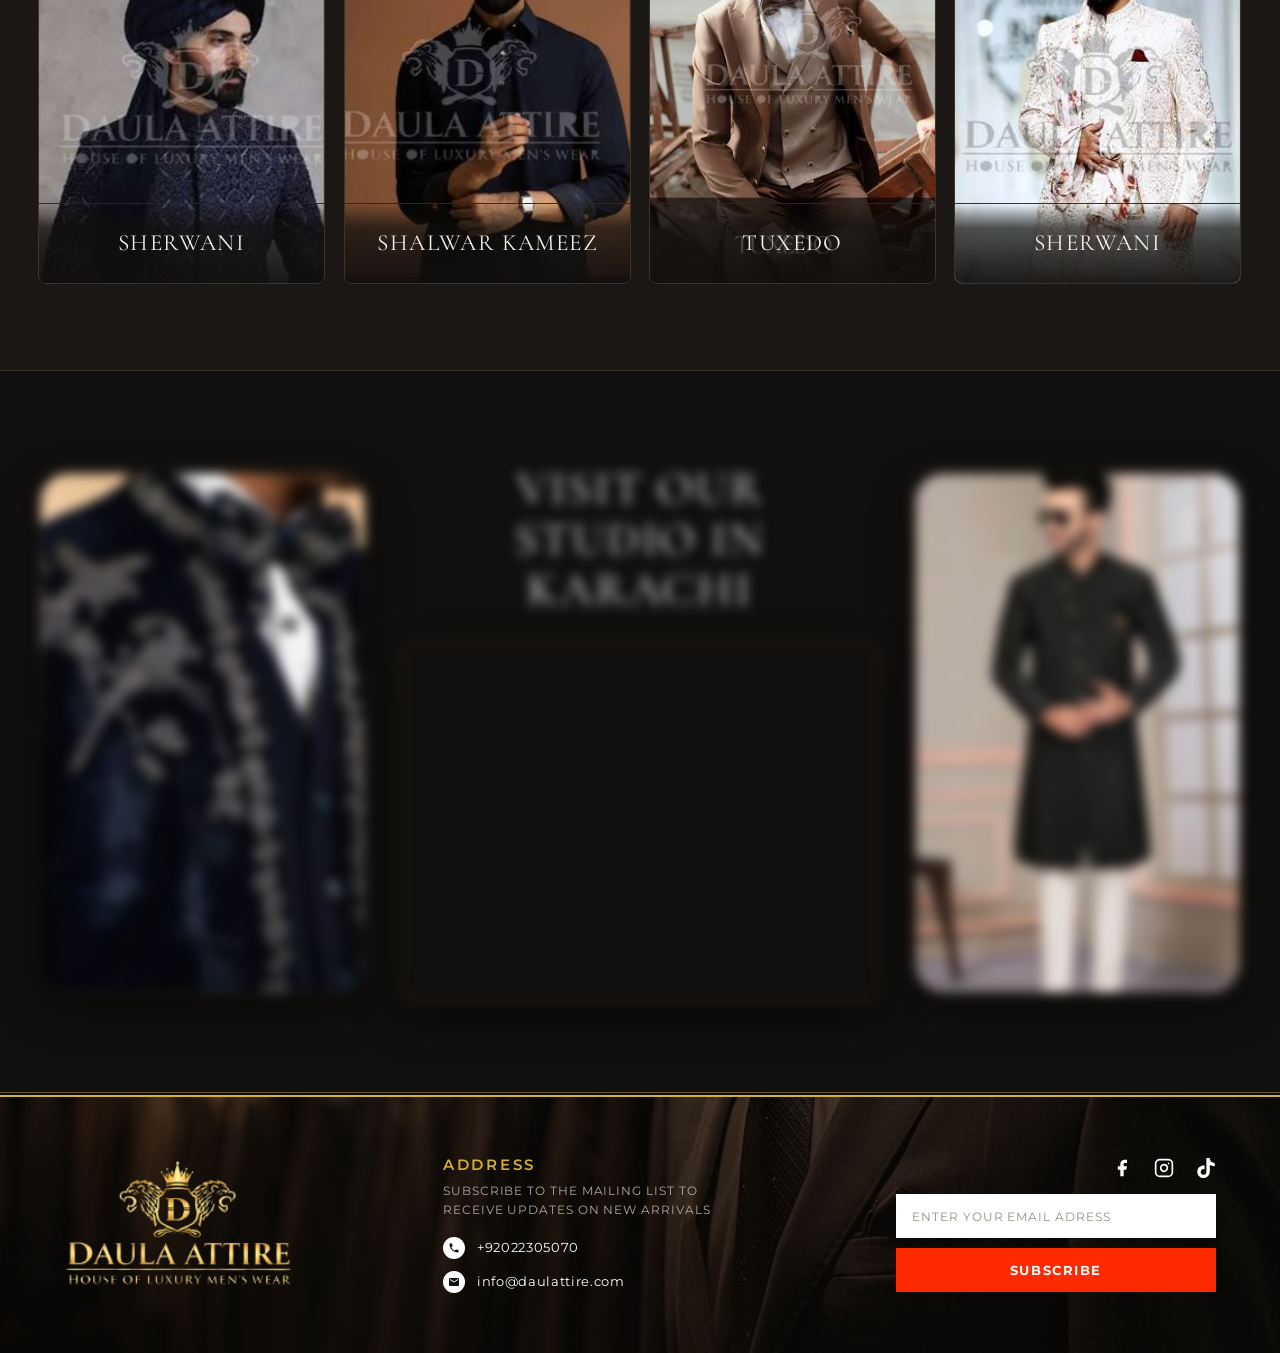
==== commit 85cabf5e: "Refactor code structure for improved readability and maintainability" ====
--- a/index.html
+++ b/index.html
@@ -212,47 +212,7 @@
       </div>
     </section>
 
-    <!-- About Section -->
-    <!-- <section id="about" class="section-shell intro-grid">
-      <div class="section-copy reveal">
-        <p class="eyebrow">About Us</p>
-        <h2>The Art of<br><span>Bespoke Tailoring</span></h2>
-        <p>Since 1980, Daula Attire has shaped fine cloth into garments of distinction. Every cut, seam and finish reflects an uncompromising eye for detail.</p>
-        <button class="btn btn-primary open-consultation-btn" data-service="Bespoke Suit Consultation">Discover More</button>
-      </div>
-      <div class="intro-images reveal">
-        <img src="assets/tailoring-007.jpg" alt="Tailor cutting fine fabric by hand" loading="lazy">
-        <img src="assets/tailoring-008.jpg" alt="Man wearing a tailored navy suit" loading="lazy">
-      </div>
-    </section> -->
-
-    <!-- Craft Section -->
-    <!-- <section id="craft" class="border-band">
-      <div class="section-shell craft-grid">
-        <img src="assets/tailoring-040.jpg" alt="Hand stitching a bespoke suit" class="reveal" loading="lazy">
-        <div class="section-copy reveal">
-          <p class="eyebrow">Craft</p>
-          <h2>Crafted<br>In Detail</h2>
-          <p>Each garment is built stitch by stitch. Our artisans bring years of practiced skill to traditional techniques, premium cloth and a truly personal fit.</p>
-          <button class="btn btn-primary open-consultation-btn" data-service="Artisan Craftsmanship Fitting">Learn More</button>
-        </div>
-      </div>
-    </section> -->
-
-    <!-- Vision Section -->
-    <!-- <section id="vision" class="section-shell vision-grid">
-      <div class="section-copy reveal">
-        <p class="eyebrow">Bespoke Recreation</p>
-        <h2>Your Vision,<br>Tailored to<br>Perfection</h2>
-        <p>From the first consultation to the final fitting, your preferences guide every choice. We create clothing that feels as individual as the person wearing it.</p>
-        <p>Classic suiting or ceremonial dress, restrained or expressive—our house translates your vision into enduring elegance.</p>
-        <button class="btn btn-primary open-consultation-btn" data-service="Custom Bespoke Recreation" style="margin-top: 8px;">Book Consultation</button>
-      </div>
-      <div class="portrait-cluster reveal">
-        <img class="portrait-main" src="assets/tailoring-037.jpg" alt="Man in a navy embroidered sherwani" loading="lazy">
-        <img class="portrait-small" src="assets/tailoring-041.jpg" alt="Bespoke suit displayed on a mannequin" loading="lazy">
-      </div>
-    </section> -->
+
 
     <!-- Services Section -->
     <section id="services" class="services-section">
@@ -332,8 +292,8 @@
 
     <!-- Studio Karachi Section -->
     <section id="studio" class="section-shell studio-section">
-      <img src="assets/tailoring-026.jpg" alt="Navy velvet embroidered formal jacket with silver peacock motifs" class="reveal" loading="lazy">
-      <div class="studio-center reveal">
+      <img src="assets/tailoring-026.jpg" alt="Navy velvet embroidered formal jacket with silver peacock motifs" class="reveal-left" loading="lazy">
+      <div class="studio-center reveal-scale">
         <h2>VISIT OUR<br>STUDIO IN KARACHI</h2>
         <div class="studio-map-wrapper">
           <iframe 
@@ -345,7 +305,7 @@
           </iframe>
         </div>
       </div>
-      <img src="assets/tailoring-025.jpg" alt="Man wearing black patterned formal sherwani with white trousers" class="reveal" loading="lazy">
+      <img src="assets/tailoring-025.jpg" alt="Man wearing black patterned formal sherwani with white trousers" class="reveal-right" loading="lazy">
     </section>
 
     <!-- Gallery Section -->
--- a/style.css
+++ b/style.css
@@ -124,16 +124,46 @@
 }
 
 .btn-primary {
+  position: relative;
+  overflow: hidden;
   background: var(--primary);
   color: var(--primary-fg);
   border: 1px solid var(--primary);
+  z-index: 1;
+}
+
+.btn-primary::after {
+  content: "";
+  position: absolute;
+  top: -50%;
+  left: -80%;
+  width: 50%;
+  height: 200%;
+  background: linear-gradient(
+    90deg,
+    transparent 0%,
+    rgba(255, 255, 255, 0.28) 50%,
+    transparent 100%
+  );
+  transform: rotate(25deg);
+  pointer-events: none;
+  transition: left 0.75s ease;
+  z-index: 2;
+}
+
+.btn-primary:hover::after {
+  left: 150%;
 }
 
 .btn-primary:hover {
   background: var(--primary-hover);
   border-color: var(--primary-hover);
-  transform: translateY(-2px);
-  box-shadow: 0 8px 24px rgba(200, 162, 101, 0.25);
+  transform: translateY(-3px) scale(1.01);
+  box-shadow: 0 10px 28px rgba(200, 162, 101, 0.35);
+}
+
+.btn-primary:active {
+  transform: translateY(0) scale(0.98);
 }
 
 .btn-outline {
@@ -272,11 +302,32 @@
   border-bottom: 1px solid var(--border);
   position: relative;
   background-repeat: no-repeat;
+  overflow: hidden;
 }
 
 .hero-content {
   max-width: 680px;
   z-index: 1;
+}
+
+.hero-content .eyebrow,
+.page-hero-content .eyebrow {
+  animation: heroEyebrowIn 0.9s cubic-bezier(0.16, 1, 0.3, 1) both;
+}
+
+.hero-content h1,
+.page-hero-content h1 {
+  animation: heroTitleIn 1.1s cubic-bezier(0.16, 1, 0.3, 1) 0.12s both;
+}
+
+.hero-content .hero-copy,
+.page-hero-content .hero-copy {
+  animation: heroCopyIn 1.1s cubic-bezier(0.16, 1, 0.3, 1) 0.24s both;
+}
+
+.hero-content .hero-cta,
+.page-hero-content .hero-cta {
+  animation: heroCtaIn 1.1s cubic-bezier(0.16, 1, 0.3, 1) 0.38s both;
 }
 
 .hero .eyebrow {
@@ -311,6 +362,8 @@
 }
 
 .hero-cta {
+  position: relative;
+  overflow: hidden;
   height: 52px;
   padding: 0 34px;
   border-radius: 999px;
@@ -325,22 +378,105 @@
   align-items: center;
   gap: 16px;
   backdrop-filter: blur(6px);
-  transition: var(--transition);
+  transition: transform 0.4s cubic-bezier(0.16, 1, 0.3, 1),
+              background 0.3s ease,
+              border-color 0.3s ease,
+              color 0.3s ease,
+              box-shadow 0.4s ease;
+  z-index: 1;
+}
+
+.hero-cta::after {
+  content: "";
+  position: absolute;
+  top: -50%;
+  left: -80%;
+  width: 50%;
+  height: 200%;
+  background: linear-gradient(
+    90deg,
+    transparent 0%,
+    rgba(229, 169, 60, 0.35) 50%,
+    transparent 100%
+  );
+  transform: rotate(25deg);
+  pointer-events: none;
+  transition: left 0.75s ease;
+  z-index: 2;
+}
+
+.hero-cta:hover::after {
+  left: 150%;
 }
 
 .hero-cta:hover {
   background: rgba(229, 169, 60, 0.2);
   border-color: #e5a93c;
   color: #e5a93c;
-  transform: translateY(-2px);
+  transform: translateY(-3px) scale(1.02);
+  box-shadow: 0 10px 30px rgba(229, 169, 60, 0.25);
+}
+
+.hero-cta:active {
+  transform: translateY(0) scale(0.98);
 }
 
 .hero-cta svg {
-  transition: transform 0.3s ease;
+  transition: transform 0.35s cubic-bezier(0.16, 1, 0.3, 1);
 }
 
 .hero-cta:hover svg {
-  transform: translateX(6px);
+  transform: translateX(8px);
+}
+
+@keyframes heroEyebrowIn {
+  from {
+    opacity: 0;
+    transform: translateY(-16px);
+    letter-spacing: 0.32em;
+  }
+  to {
+    opacity: 1;
+    transform: translateY(0);
+    letter-spacing: 0.22em;
+  }
+}
+
+@keyframes heroTitleIn {
+  from {
+    opacity: 0;
+    transform: translateY(34px);
+    filter: blur(8px);
+  }
+  to {
+    opacity: 1;
+    transform: translateY(0);
+    filter: blur(0);
+  }
+}
+
+@keyframes heroCopyIn {
+  from {
+    opacity: 0;
+    transform: translateY(24px);
+    filter: blur(5px);
+  }
+  to {
+    opacity: 1;
+    transform: translateY(0);
+    filter: blur(0);
+  }
+}
+
+@keyframes heroCtaIn {
+  from {
+    opacity: 0;
+    transform: translateY(22px) scale(0.95);
+  }
+  to {
+    opacity: 1;
+    transform: translateY(0) scale(1);
+  }
 }
 
 /* Intro Section */
@@ -437,6 +573,8 @@
   height: 450px;
   top: 0;
   right: 8%;
+  animation: luxuryFloat 8s ease-in-out infinite alternate;
+  will-change: transform;
 }
 
 .portrait-small {
@@ -445,6 +583,32 @@
   right: 0;
   bottom: 0;
   border: 3px solid var(--primary) !important;
+  animation: luxuryFloatReverse 7s ease-in-out infinite alternate;
+  will-change: transform;
+}
+
+@keyframes luxuryFloat {
+  0% {
+    transform: translateY(0) rotate(0deg);
+  }
+  50% {
+    transform: translateY(-14px) rotate(0.8deg);
+  }
+  100% {
+    transform: translateY(0) rotate(0deg);
+  }
+}
+
+@keyframes luxuryFloatReverse {
+  0% {
+    transform: translateY(0) rotate(0deg);
+  }
+  50% {
+    transform: translateY(14px) rotate(-0.8deg);
+  }
+  100% {
+    transform: translateY(0) rotate(0deg);
+  }
 }
 
 /* Services Section */
@@ -482,34 +646,49 @@
   border: 1px solid var(--border);
   background: var(--bg-card);
   cursor: pointer;
+  transition: transform 0.5s cubic-bezier(0.16, 1, 0.3, 1),
+              border-color 0.4s ease,
+              box-shadow 0.5s cubic-bezier(0.16, 1, 0.3, 1),
+              opacity 0.4s ease,
+              filter 0.4s ease;
+  will-change: transform, box-shadow, opacity;
+}
+
+.service-card:hover {
+  transform: translateY(-8px);
+  border-color: rgba(200, 162, 101, 0.65);
+  box-shadow: 0 20px 48px rgba(0, 0, 0, 0.75), 0 0 32px rgba(200, 162, 101, 0.22);
 }
 
 .service-card img {
   width: 100%;
   height: 100%;
   object-fit: cover;
-  transition: transform 0.6s cubic-bezier(0.16, 1, 0.3, 1), filter 0.6s ease;
+  transition: transform 0.7s cubic-bezier(0.16, 1, 0.3, 1), filter 0.6s ease;
+  will-change: transform;
 }
 
 .service-card:hover img {
-  transform: scale(1.05);
-  filter: brightness(1.05);
+  transform: scale(1.08);
+  filter: brightness(1.06);
 }
 
 .service-card div {
   position: absolute;
   inset: auto 0 0;
   min-height: 80px;
-  display: grid;
-  place-items: center;
+  display: flex;
+  flex-direction: column;
+  align-items: center;
+  justify-content: center;
   padding: 16px;
   background: linear-gradient(to top, rgba(18, 16, 14, 0.95), rgba(18, 16, 14, 0.7) 70%, transparent);
   border-top: 1px solid rgba(200, 162, 101, 0.15);
-  transition: background 0.3s ease;
+  transition: background 0.35s ease;
 }
 
 .service-card:hover div {
-  background: linear-gradient(to top, rgba(18, 16, 14, 0.98), rgba(200, 162, 101, 0.25) 100%);
+  background: linear-gradient(to top, rgba(18, 16, 14, 0.98), rgba(200, 162, 101, 0.28) 100%);
 }
 
 .service-card span {
@@ -519,11 +698,36 @@
   font-size: 1.45rem;
   letter-spacing: 0.06em;
   color: var(--text);
-  transition: color 0.3s ease;
+  transition: color 0.35s ease, text-shadow 0.35s ease, transform 0.35s ease;
 }
 
 .service-card:hover span {
-  color: var(--primary);
+  color: #e5a93c;
+  text-shadow: 0 2px 14px rgba(229, 169, 60, 0.4);
+  transform: translateY(-2px);
+}
+
+.service-card div::after {
+  content: "Discover Bespoke";
+  display: block;
+  font-family: var(--font-sans);
+  font-size: 0.65rem;
+  font-weight: 600;
+  letter-spacing: 0.2em;
+  text-transform: uppercase;
+  color: #c8a265;
+  opacity: 0;
+  max-height: 0;
+  transform: translateY(6px);
+  transition: opacity 0.35s ease, transform 0.35s cubic-bezier(0.16, 1, 0.3, 1), max-height 0.35s ease, margin-top 0.35s ease;
+  overflow: hidden;
+}
+
+.service-card:hover div::after {
+  opacity: 1;
+  max-height: 24px;
+  transform: translateY(0);
+  margin-top: 6px;
 }
 
 /* Promise Band */
@@ -547,11 +751,19 @@
   text-align: center;
   padding: 24px 16px;
   border-radius: var(--radius-md);
-  transition: transform 0.3s ease;
+  border: 1px solid transparent;
+  transition: transform 0.4s cubic-bezier(0.16, 1, 0.3, 1),
+              background 0.4s ease,
+              border-color 0.4s ease,
+              box-shadow 0.4s ease;
+  will-change: transform;
 }
 
 .promise-grid article:hover {
-  transform: translateY(-4px);
+  transform: translateY(-8px);
+  background: rgba(200, 162, 101, 0.05);
+  border-color: rgba(200, 162, 101, 0.25);
+  box-shadow: 0 16px 36px rgba(0, 0, 0, 0.55);
 }
 
 .promise-grid svg {
@@ -560,6 +772,12 @@
   margin: 0 auto 24px;
   stroke: var(--primary);
   stroke-width: 1.25;
+  transition: transform 0.45s cubic-bezier(0.16, 1, 0.3, 1), filter 0.4s ease;
+}
+
+.promise-grid article:hover svg {
+  transform: scale(1.14) rotate(4deg);
+  filter: drop-shadow(0 4px 14px rgba(200, 162, 101, 0.45));
 }
 
 .promise-grid h3 {
@@ -594,6 +812,16 @@
   border: 1px solid var(--border);
   box-shadow: 0 16px 40px rgba(0, 0, 0, 0.5);
   display: block;
+  transition: transform 0.5s cubic-bezier(0.16, 1, 0.3, 1),
+              border-color 0.4s ease,
+              box-shadow 0.5s ease;
+  will-change: transform;
+}
+
+.studio-section > img:hover {
+  transform: translateY(-6px) scale(1.01);
+  border-color: rgba(200, 162, 101, 0.5);
+  box-shadow: 0 24px 50px rgba(0, 0, 0, 0.7), 0 0 24px rgba(200, 162, 101, 0.2);
 }
 
 .studio-center {
@@ -659,17 +887,44 @@
   border-radius: var(--radius-sm);
   border: 1px solid var(--border);
   position: relative;
+  transition: transform 0.5s cubic-bezier(0.16, 1, 0.3, 1),
+              border-color 0.4s ease,
+              box-shadow 0.5s cubic-bezier(0.16, 1, 0.3, 1),
+              opacity 0.4s ease,
+              filter 0.4s ease;
+  will-change: transform, opacity;
+}
+
+.gallery-card::after {
+  content: "";
+  position: absolute;
+  inset: 0;
+  background: radial-gradient(circle at center, rgba(200, 162, 101, 0.18) 0%, rgba(18, 16, 14, 0.65) 100%);
+  opacity: 0;
+  pointer-events: none;
+  transition: opacity 0.4s ease;
+}
+
+.gallery-card:hover::after {
+  opacity: 1;
+}
+
+.gallery-card:hover {
+  transform: translateY(-6px);
+  border-color: rgba(200, 162, 101, 0.65);
+  box-shadow: 0 18px 45px rgba(0, 0, 0, 0.75), inset 0 0 0 1px rgba(200, 162, 101, 0.4);
 }
 
 .gallery-card img {
   width: 100%;
   height: 250px;
   object-fit: cover;
-  transition: transform 0.6s ease;
+  transition: transform 0.7s cubic-bezier(0.16, 1, 0.3, 1);
+  will-change: transform;
 }
 
 .gallery-card:hover img {
-  transform: scale(1.04);
+  transform: scale(1.08);
 }
 
 /* Site Footer */
@@ -1322,13 +1577,16 @@
   border-radius: var(--radius-md);
   padding: 36px;
   z-index: 1;
-  box-shadow: 0 20px 60px rgba(0, 0, 0, 0.9);
-  transform: scale(0.95);
-  transition: transform 0.3s cubic-bezier(0.16, 1, 0.3, 1);
+  box-shadow: 0 24px 70px rgba(0, 0, 0, 0.95), 0 0 32px rgba(200, 162, 101, 0.18);
+  transform: scale(0.92) translateY(24px);
+  opacity: 0;
+  transition: transform 0.4s cubic-bezier(0.16, 1, 0.3, 1),
+              opacity 0.35s ease;
 }
 
 .modal.active .modal-content {
-  transform: scale(1);
+  transform: scale(1) translateY(0);
+  opacity: 1;
 }
 
 .modal-header {
@@ -1400,16 +1658,82 @@
   opacity: 1;
 }
 
-/* Scroll Reveal Animation */
+/* Scroll Reveal System */
 .reveal {
   opacity: 0;
-  transform: translateY(24px);
-  transition: opacity 0.8s cubic-bezier(0.16, 1, 0.3, 1), transform 0.8s cubic-bezier(0.16, 1, 0.3, 1);
+  transform: translateY(32px);
+  filter: blur(6px);
+  transition: opacity 0.85s cubic-bezier(0.16, 1, 0.3, 1),
+              transform 0.85s cubic-bezier(0.16, 1, 0.3, 1),
+              filter 0.85s cubic-bezier(0.16, 1, 0.3, 1);
+  will-change: opacity, transform, filter;
 }
 
 .reveal.revealed {
   opacity: 1;
   transform: translateY(0);
+  filter: blur(0);
+}
+
+.reveal-left {
+  opacity: 0;
+  transform: translateX(-40px);
+  filter: blur(6px);
+  transition: opacity 0.85s cubic-bezier(0.16, 1, 0.3, 1),
+              transform 0.85s cubic-bezier(0.16, 1, 0.3, 1),
+              filter 0.85s cubic-bezier(0.16, 1, 0.3, 1);
+  will-change: opacity, transform, filter;
+}
+
+.reveal-left.revealed {
+  opacity: 1;
+  transform: translateX(0);
+  filter: blur(0);
+}
+
+.reveal-right {
+  opacity: 0;
+  transform: translateX(40px);
+  filter: blur(6px);
+  transition: opacity 0.85s cubic-bezier(0.16, 1, 0.3, 1),
+              transform 0.85s cubic-bezier(0.16, 1, 0.3, 1),
+              filter 0.85s cubic-bezier(0.16, 1, 0.3, 1);
+  will-change: opacity, transform, filter;
+}
+
+.reveal-right.revealed {
+  opacity: 1;
+  transform: translateX(0);
+  filter: blur(0);
+}
+
+.reveal-scale {
+  opacity: 0;
+  transform: scale(0.92);
+  filter: blur(6px);
+  transition: opacity 0.85s cubic-bezier(0.16, 1, 0.3, 1),
+              transform 0.85s cubic-bezier(0.16, 1, 0.3, 1),
+              filter 0.85s cubic-bezier(0.16, 1, 0.3, 1);
+  will-change: opacity, transform, filter;
+}
+
+.reveal-scale.revealed {
+  opacity: 1;
+  transform: scale(1);
+  filter: blur(0);
+}
+
+.reveal-fade {
+  opacity: 0;
+  filter: blur(8px);
+  transition: opacity 0.9s cubic-bezier(0.16, 1, 0.3, 1),
+              filter 0.9s cubic-bezier(0.16, 1, 0.3, 1);
+  will-change: opacity, filter;
+}
+
+.reveal-fade.revealed {
+  opacity: 1;
+  filter: blur(0);
 }
 
 /* ==========================================================================
@@ -1636,12 +1960,18 @@
 .testimonial-card {
   padding: 24px 16px 22px;
   border: 2px solid #8c6d3f;
-  transition: border-color 0.3s ease, transform 0.3s ease;
+  background: var(--bg-card);
+  border-radius: var(--radius-sm);
+  transition: border-color 0.4s ease,
+              transform 0.45s cubic-bezier(0.16, 1, 0.3, 1),
+              box-shadow 0.45s ease;
+  will-change: transform, box-shadow;
 }
 
 .testimonial-card:hover {
-  border-color: var(--primary);
-  transform: translateY(-4px);
+  border-color: #e5a93c;
+  transform: translateY(-8px);
+  box-shadow: 0 16px 36px rgba(0, 0, 0, 0.6), 0 0 24px rgba(229, 169, 60, 0.2);
 }
 
 .testimonial-head {
@@ -1737,6 +2067,19 @@
 .cta-crest {
   width: min(300px, 100%);
   justify-self: center;
+  animation: crestBreathe 7s ease-in-out infinite;
+  will-change: transform, filter;
+}
+
+@keyframes crestBreathe {
+  0%, 100% {
+    transform: scale(1);
+    filter: drop-shadow(0 4px 16px rgba(200, 162, 101, 0.25));
+  }
+  50% {
+    transform: scale(1.04);
+    filter: drop-shadow(0 8px 28px rgba(200, 162, 101, 0.5));
+  }
 }
 
 /* Services: What We Offer */
@@ -1794,22 +2137,66 @@
 }
 
 .offer-card {
+  position: relative;
   scroll-snap-align: start;
   aspect-ratio: 294 / 322;
   overflow: hidden;
   border-radius: 22px;
+  border: 1px solid rgba(200, 162, 101, 0.15);
   box-shadow: 0 10px 22px rgba(0, 0, 0, 0.55);
+  transition: transform 0.45s cubic-bezier(0.16, 1, 0.3, 1),
+              border-color 0.4s ease,
+              box-shadow 0.45s cubic-bezier(0.16, 1, 0.3, 1),
+              opacity 0.4s ease,
+              filter 0.4s ease;
+  will-change: transform, opacity;
+}
+
+.offer-card:hover {
+  transform: translateY(-6px);
+  border-color: rgba(200, 162, 101, 0.65);
+  box-shadow: 0 18px 40px rgba(0, 0, 0, 0.75), 0 0 24px rgba(200, 162, 101, 0.22);
+}
+
+.offer-card::after {
+  content: "Quick View";
+  position: absolute;
+  bottom: 18px;
+  left: 50%;
+  transform: translateX(-50%) translateY(8px);
+  background: rgba(18, 16, 14, 0.9);
+  color: #c8a265;
+  border: 1px solid rgba(200, 162, 101, 0.6);
+  padding: 6px 16px;
+  border-radius: 999px;
+  font-family: var(--font-sans);
+  font-size: 0.65rem;
+  font-weight: 600;
+  letter-spacing: 0.14em;
+  text-transform: uppercase;
+  opacity: 0;
+  pointer-events: none;
+  backdrop-filter: blur(6px);
+  box-shadow: 0 8px 20px rgba(0, 0, 0, 0.65);
+  transition: opacity 0.35s ease, transform 0.35s cubic-bezier(0.16, 1, 0.3, 1);
+  z-index: 3;
+}
+
+.offer-card:hover::after {
+  opacity: 1;
+  transform: translateX(-50%) translateY(0);
 }
 
 .offer-card img {
   width: 100%;
   height: 100%;
   object-fit: cover;
-  transition: transform 0.6s cubic-bezier(0.16, 1, 0.3, 1);
+  transition: transform 0.7s cubic-bezier(0.16, 1, 0.3, 1);
+  will-change: transform;
 }
 
 .offer-card:hover img {
-  transform: scale(1.05);
+  transform: scale(1.08);
 }
 
 .offer-card:focus-visible {
@@ -2357,6 +2744,44 @@
 .related-card {
   display: block;
   text-align: center;
+  position: relative;
+  transition: transform 0.45s cubic-bezier(0.16, 1, 0.3, 1),
+              opacity 0.4s ease,
+              filter 0.4s ease;
+  will-change: transform, opacity;
+}
+
+.related-card:hover {
+  transform: translateY(-6px);
+}
+
+.related-card::after {
+  content: "View Details";
+  position: absolute;
+  top: 36%;
+  left: 50%;
+  transform: translate(-50%, -50%) translateY(10px);
+  background: rgba(18, 16, 14, 0.9);
+  color: #c8a265;
+  border: 1px solid rgba(200, 162, 101, 0.65);
+  padding: 8px 18px;
+  border-radius: 999px;
+  font-family: var(--font-sans);
+  font-size: 0.68rem;
+  font-weight: 600;
+  letter-spacing: 0.14em;
+  text-transform: uppercase;
+  opacity: 0;
+  pointer-events: none;
+  backdrop-filter: blur(8px);
+  box-shadow: 0 10px 26px rgba(0, 0, 0, 0.75);
+  transition: opacity 0.35s ease, transform 0.35s cubic-bezier(0.16, 1, 0.3, 1);
+  z-index: 3;
+}
+
+.related-card:hover::after {
+  opacity: 1;
+  transform: translate(-50%, -50%) translateY(0);
 }
 
 .related-card img {
@@ -2365,13 +2790,19 @@
   object-fit: cover;
   object-position: top;
   border-radius: 24px;
+  border: 1px solid transparent;
   box-shadow: 0 14px 30px rgba(0, 0, 0, 0.55);
-  margin-bottom: 30px;
-  transition: transform 0.5s cubic-bezier(0.16, 1, 0.3, 1);
+  margin-bottom: 24px;
+  transition: transform 0.6s cubic-bezier(0.16, 1, 0.3, 1),
+              border-color 0.4s ease,
+              box-shadow 0.5s cubic-bezier(0.16, 1, 0.3, 1);
+  will-change: transform;
 }
 
 .related-card:hover img {
-  transform: translateY(-6px);
+  transform: scale(1.04);
+  border-color: rgba(200, 162, 101, 0.45);
+  box-shadow: 0 20px 48px rgba(0, 0, 0, 0.75), 0 0 24px rgba(200, 162, 101, 0.2);
 }
 
 .related-card h3 {
@@ -2380,6 +2811,7 @@
   font-weight: 600;
   letter-spacing: 0.02em;
   margin-bottom: 4px;
+  transition: color 0.3s ease;
 }
 
 .related-card p {
@@ -2389,7 +2821,7 @@
 }
 
 .related-card:hover h3 {
-  color: var(--primary);
+  color: #e5a93c;
 }
 
 /* Cart */
@@ -2784,6 +3216,12 @@
 .category-grid {
   max-width: 1060px;
   gap: 100px 45px;
+  transition: opacity 0.25s ease, transform 0.25s cubic-bezier(0.16, 1, 0.3, 1);
+}
+
+.category-grid.is-fading {
+  opacity: 0;
+  transform: translateY(10px) scale(0.98);
 }
 
 .category-empty {
@@ -3437,3 +3875,163 @@
     justify-content: flex-start;
   }
 }
+
+/* ==========================================================================
+   CARDS SPOTLIGHT FADE IN / FADE OUT
+   ========================================================================== */
+
+/* When hovering any card in a grid, other cards softly fade out */
+.service-grid:hover .service-card:not(:hover),
+.gallery-grid:hover .gallery-card:not(:hover),
+.promise-grid:hover article:not(:hover),
+.related-grid:hover .related-card:not(:hover),
+.category-grid:hover .related-card:not(:hover),
+.carousel-track:hover .offer-card:not(:hover),
+.testimonial-grid:hover .testimonial-card:not(:hover) {
+  opacity: 0.42;
+  filter: blur(0.5px) grayscale(0.2);
+  transform: scale(0.98);
+}
+
+/* ==========================================================================
+   FLOATING CONCIERGE & GLOBAL MICRO-INTERACTIONS
+   ========================================================================== */
+
+/* Floating Tailor Concierge Quick Action */
+.floating-concierge {
+  position: fixed;
+  bottom: 28px;
+  right: 28px;
+  z-index: 990;
+  display: flex;
+  align-items: center;
+  gap: 12px;
+  padding: 10px 18px 10px 12px;
+  background: rgba(21, 16, 13, 0.94);
+  border: 1px solid rgba(200, 162, 101, 0.6);
+  border-radius: 999px;
+  color: #ffffff;
+  text-decoration: none;
+  font-size: 0.76rem;
+  font-weight: 600;
+  letter-spacing: 0.1em;
+  text-transform: uppercase;
+  backdrop-filter: blur(14px);
+  box-shadow: 0 8px 30px rgba(0, 0, 0, 0.65), 0 0 20px rgba(200, 162, 101, 0.25);
+  transition: transform 0.35s cubic-bezier(0.16, 1, 0.3, 1),
+              border-color 0.3s ease,
+              box-shadow 0.35s ease,
+              color 0.3s ease;
+  cursor: pointer;
+}
+
+.floating-concierge:hover {
+  transform: translateY(-4px) scale(1.03);
+  border-color: #e5a93c;
+  color: #e5a93c;
+  box-shadow: 0 14px 40px rgba(0, 0, 0, 0.8), 0 0 28px rgba(200, 162, 101, 0.45);
+}
+
+.floating-concierge-icon {
+  width: 36px;
+  height: 36px;
+  border-radius: 50%;
+  background: linear-gradient(135deg, #c8a265, #e5a93c);
+  display: grid;
+  place-items: center;
+  color: #12100e;
+  position: relative;
+  flex-shrink: 0;
+}
+
+.floating-concierge-icon svg {
+  width: 18px;
+  height: 18px;
+}
+
+.floating-concierge-icon::before {
+  content: "";
+  position: absolute;
+  inset: -4px;
+  border-radius: 50%;
+  border: 2px solid rgba(200, 162, 101, 0.7);
+  animation: pulseRing 2.6s cubic-bezier(0.2, 0.8, 0.2, 1) infinite;
+}
+
+@keyframes pulseRing {
+  0% {
+    transform: scale(0.9);
+    opacity: 0.9;
+  }
+  70% {
+    transform: scale(1.6);
+    opacity: 0;
+  }
+  100% {
+    transform: scale(1.6);
+    opacity: 0;
+  }
+}
+
+@media (max-width: 600px) {
+  .floating-concierge {
+    bottom: 20px;
+    right: 20px;
+    padding: 10px;
+  }
+  .floating-concierge span {
+    display: none;
+  }
+}
+
+/* Global Form Focus Transitions */
+input[type="text"]:focus,
+input[type="email"]:focus,
+input[type="tel"]:focus,
+input[type="date"]:focus,
+input[type="time"]:focus,
+textarea:focus,
+select:focus {
+  border-color: var(--primary) !important;
+  box-shadow: 0 0 0 3px rgba(200, 162, 101, 0.22) !important;
+  outline: none !important;
+}
+
+/* Cart Badge Bounce Micro-Interaction */
+.badge.bump {
+  animation: badgeBounce 0.45s cubic-bezier(0.175, 0.885, 0.32, 1.275);
+}
+
+@keyframes badgeBounce {
+  0% { transform: scale(1); }
+  50% { transform: scale(1.4); }
+  100% { transform: scale(1); }
+}
+
+/* Accessibility: Respect Reduced Motion Preferences */
+@media (prefers-reduced-motion: reduce) {
+  *,
+  *::before,
+  *::after {
+    animation-duration: 0.01ms !important;
+    animation-iteration-count: 1 !important;
+    transition-duration: 0.01ms !important;
+    scroll-behavior: auto !important;
+  }
+  .reveal,
+  .reveal-left,
+  .reveal-right,
+  .reveal-scale,
+  .reveal-fade {
+    opacity: 1 !important;
+    transform: none !important;
+    filter: none !important;
+  }
+  .portrait-main,
+  .portrait-small,
+  .cta-crest,
+  .floating-concierge-icon::before {
+    animation: none !important;
+  }
+}
+
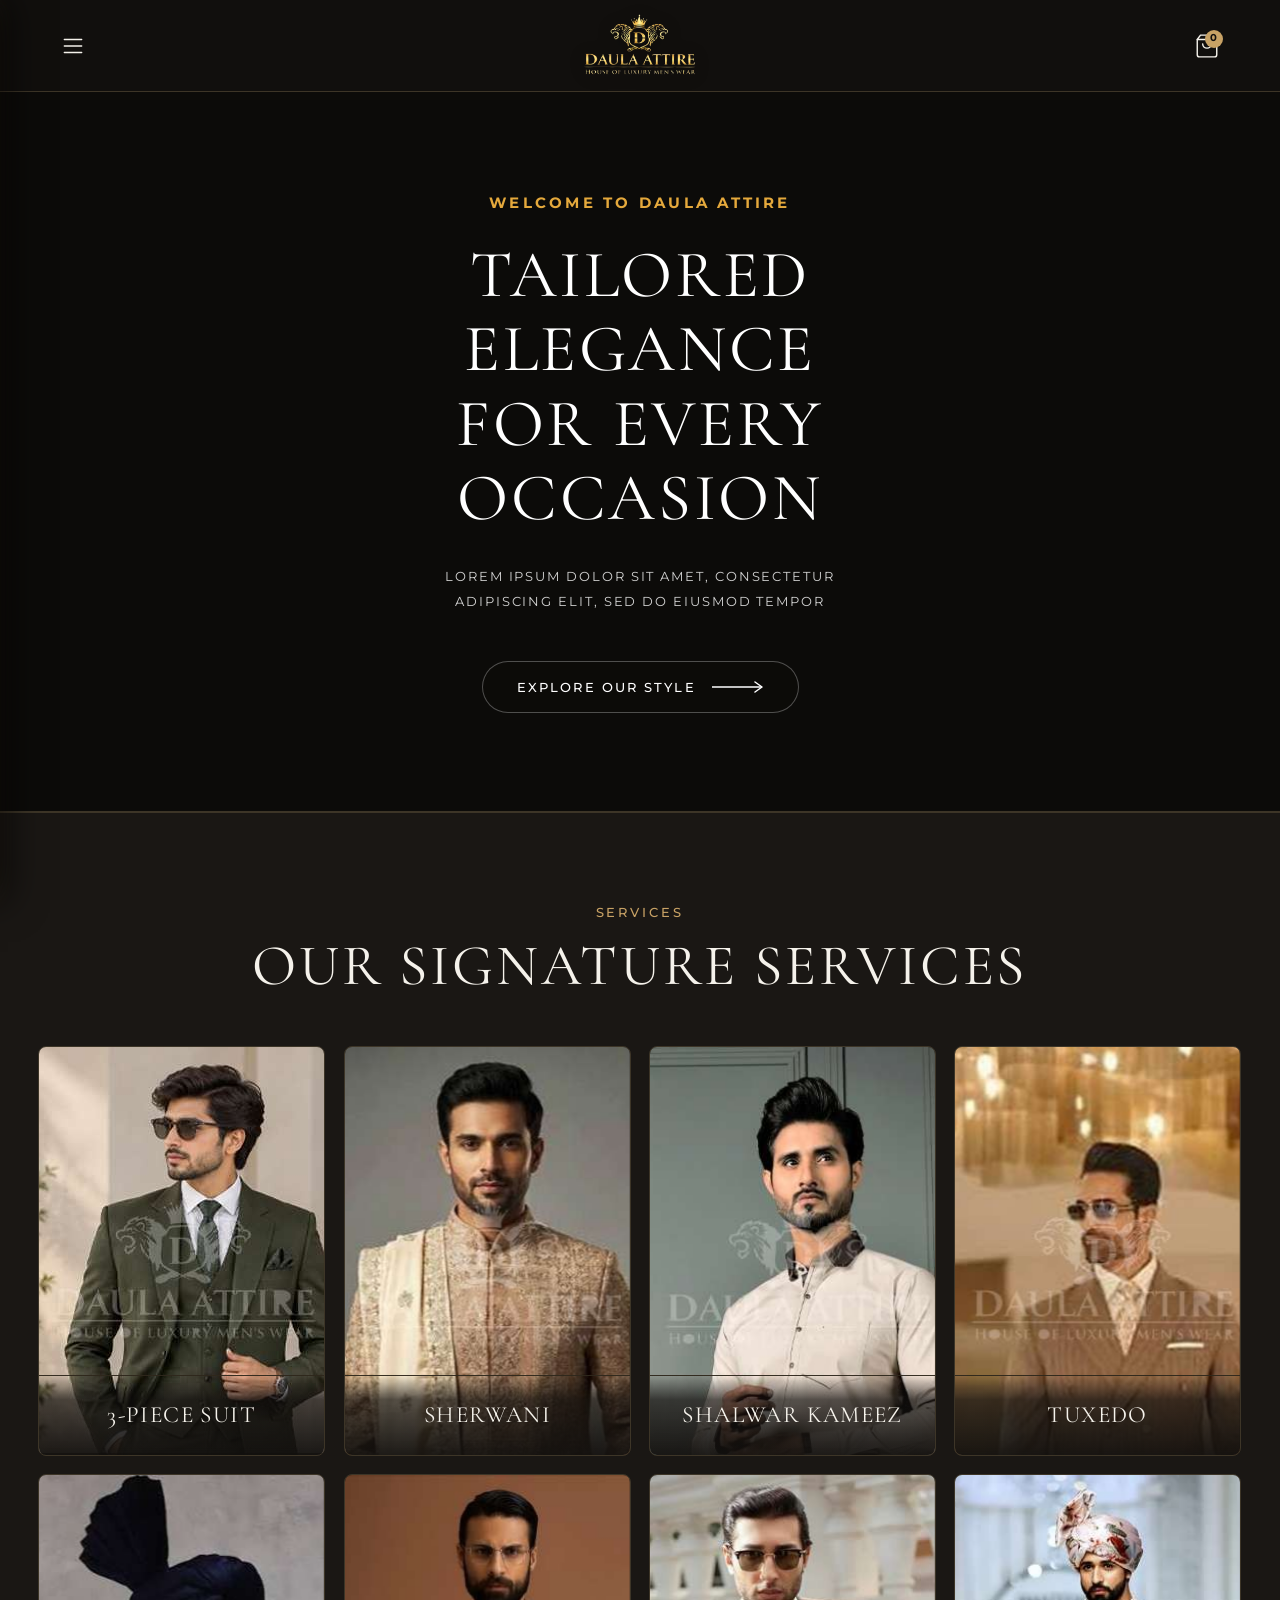
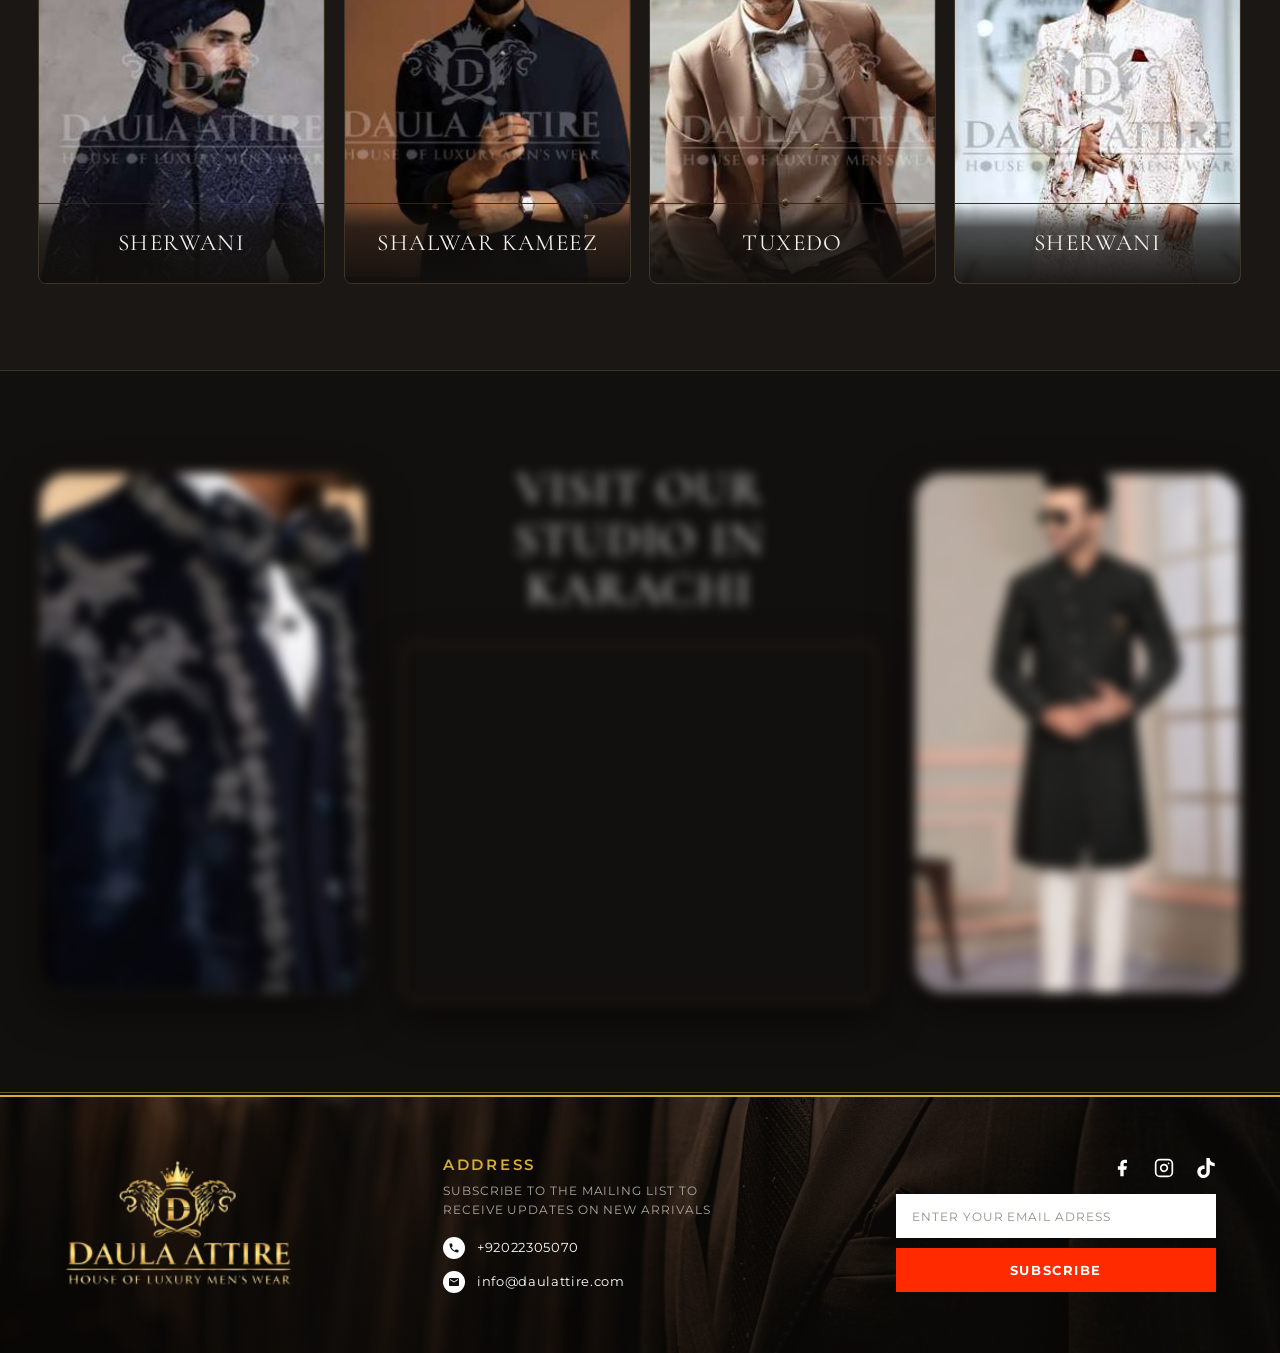
==== commit 84be4011: "Implement hero video background and enhance styling; remove floating concierge widget" ====
--- a/index.html
+++ b/index.html
@@ -197,7 +197,10 @@
     </header>
 
     <!-- Hero Section -->
-    <section id="hero" class="hero" style="background-image: linear-gradient(90deg, rgba(8, 7, 6, 0.95) 0%, rgba(8, 7, 6, 0.88) 38%, rgba(8, 7, 6, 0.28) 65%, transparent 100%), url('assets/hero-screenshot.png');">
+    <section id="hero" class="hero">
+      <video class="hero-video" autoplay muted loop playsinline preload="auto" aria-hidden="true">
+        <source src="assets/video.mp4" type="video/mp4">
+      </video>
       <div class="hero-content reveal">
         <p class="eyebrow">WELCOME TO DAULA ATTIRE</p>
         <h1>TAILORED ELEGANCE<br>FOR EVERY OCCASION</h1>
--- a/style.css
+++ b/style.css
@@ -296,18 +296,39 @@
   min-height: 720px;
   display: flex;
   align-items: center;
+  justify-content: center;
   padding: 64px max(6vw, 28px);
   background-size: cover;
-  background-position: center right;
+  background-position: center;
   border-bottom: 1px solid var(--border);
   position: relative;
+  z-index: 0;
   background-repeat: no-repeat;
   overflow: hidden;
 }
 
+.hero::before {
+  content: "";
+  position: absolute;
+  inset: 0;
+  background: rgba(8, 7, 6, 0.58);
+  z-index: 0;
+}
+
+.hero-video {
+  position: absolute;
+  inset: 0;
+  width: 100%;
+  height: 100%;
+  object-fit: cover;
+  object-position: center;
+  z-index: 0;
+}
+
 .hero-content {
   max-width: 680px;
-  z-index: 1;
+  z-index: 2;
+  text-align: center;
 }
 
 .hero-content .eyebrow,
@@ -342,7 +363,7 @@
 
 .hero h1 {
   max-width: 660px;
-  margin-bottom: 28px;
+  margin: 0 auto 28px;
   font-size: clamp(2.6rem, 5.2vw, 4.6rem);
   line-height: 1.12;
   letter-spacing: 0.04em;
@@ -352,7 +373,7 @@
 
 .hero-copy {
   max-width: 520px;
-  margin-bottom: 46px;
+  margin: 0 auto 46px;
   color: rgba(255, 255, 255, 0.82);
   line-height: 2;
   font-size: 0.8rem;
@@ -1809,18 +1830,15 @@
   border-bottom: 1px solid #6f6a64;
 }
 
-/* Photo sits on the right and fades into the dark background on its left edge */
 .page-hero::before {
   content: "";
   position: absolute;
-  top: 0;
-  right: 0;
-  bottom: 0;
-  aspect-ratio: 1050 / 935;
-  max-width: 100%;
-  background: var(--hero-img) center / cover no-repeat;
-  -webkit-mask-image: linear-gradient(90deg, transparent 0%, #000 30%);
-  mask-image: linear-gradient(90deg, transparent 0%, #000 30%);
+  inset: 0;
+  background:
+    linear-gradient(90deg, rgba(21, 16, 13, 0.78) 0%, rgba(21, 16, 13, 0.42) 42%, rgba(21, 16, 13, 0.12) 76%, rgba(21, 16, 13, 0.08) 100%),
+    var(--hero-img) center / cover no-repeat;
+  -webkit-mask-image: none;
+  mask-image: none;
 }
 
 .page-hero-wide::before {
@@ -3727,7 +3745,7 @@
   }
   .hero {
     min-height: 650px;
-    background-position: 65% center;
+    background-position: center;
   }
   .section-shell {
     width: min(100% - 36px, 720px);
@@ -3794,8 +3812,8 @@
   }
   .hero {
     min-height: 600px;
-    align-items: flex-end;
-    padding-bottom: 60px;
+    align-items: center;
+    padding-bottom: 64px;
   }
   .hero h1 {
     font-size: 2.6rem;
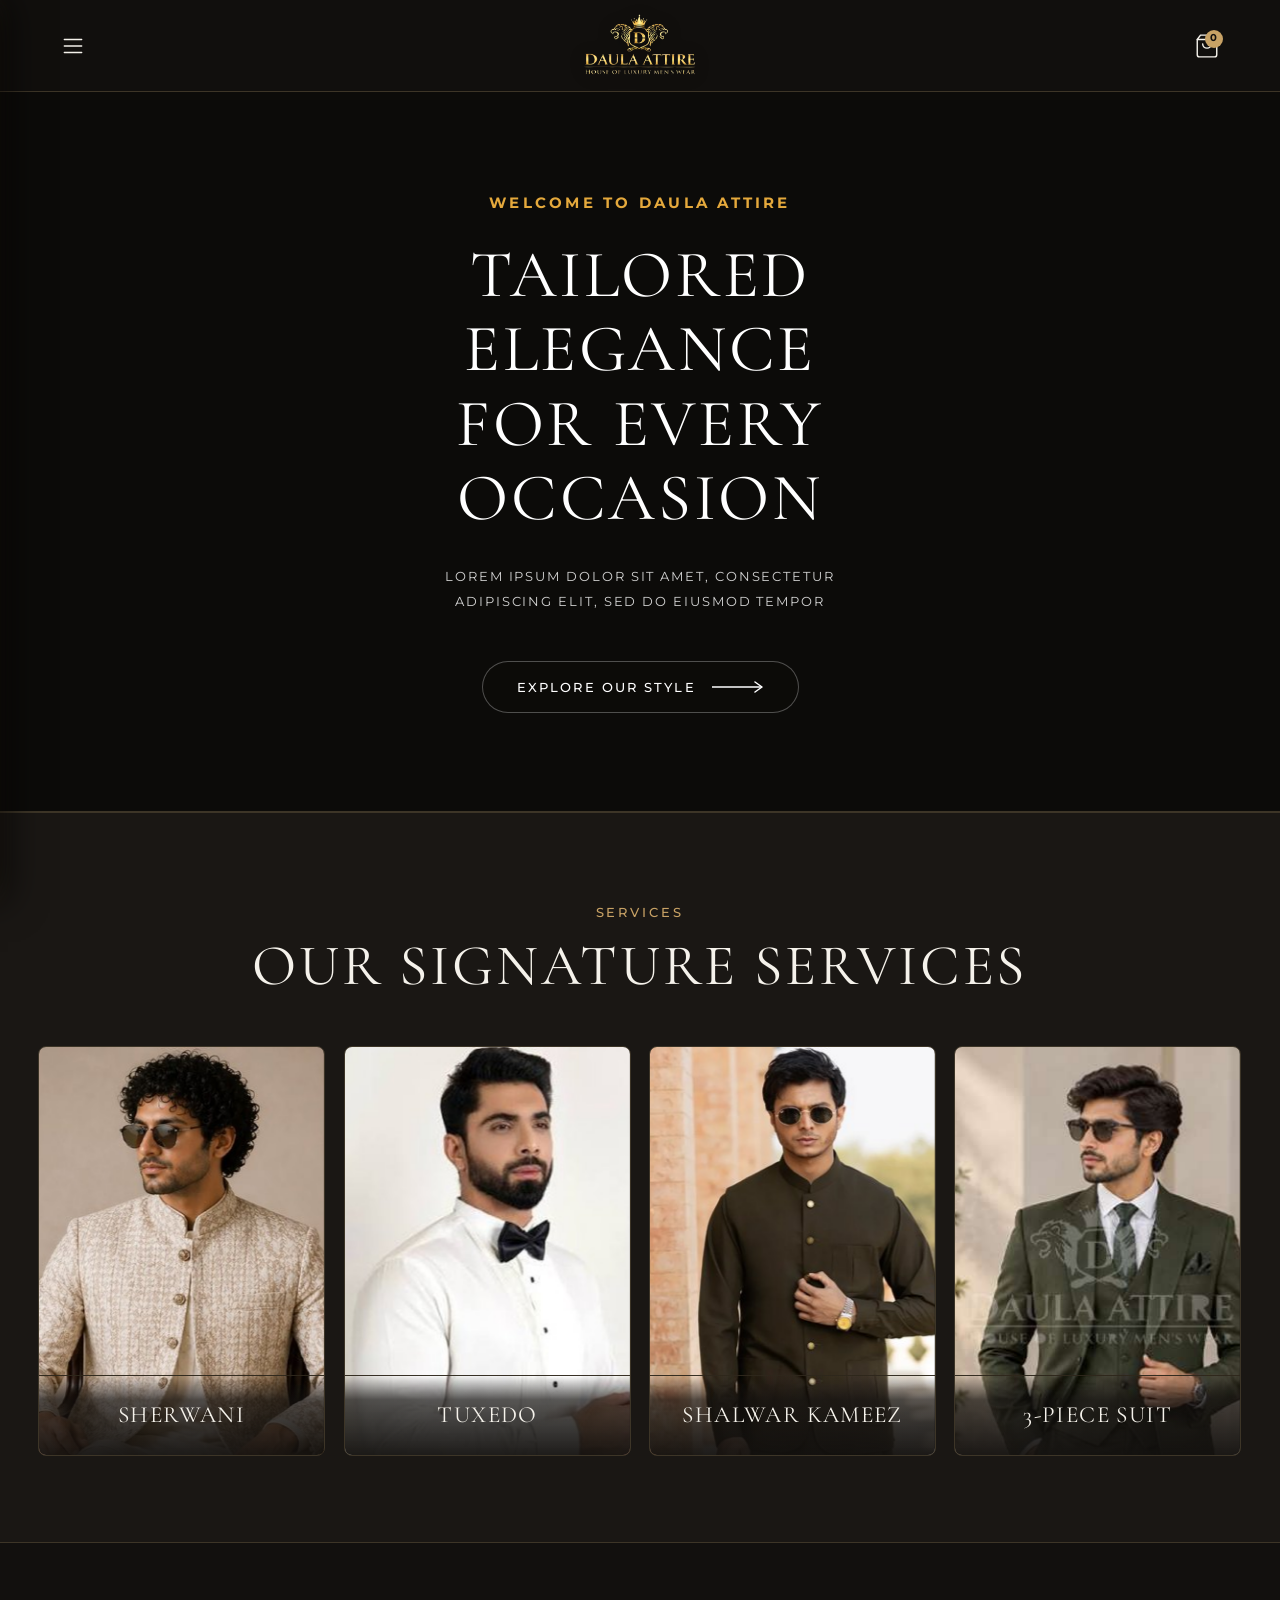
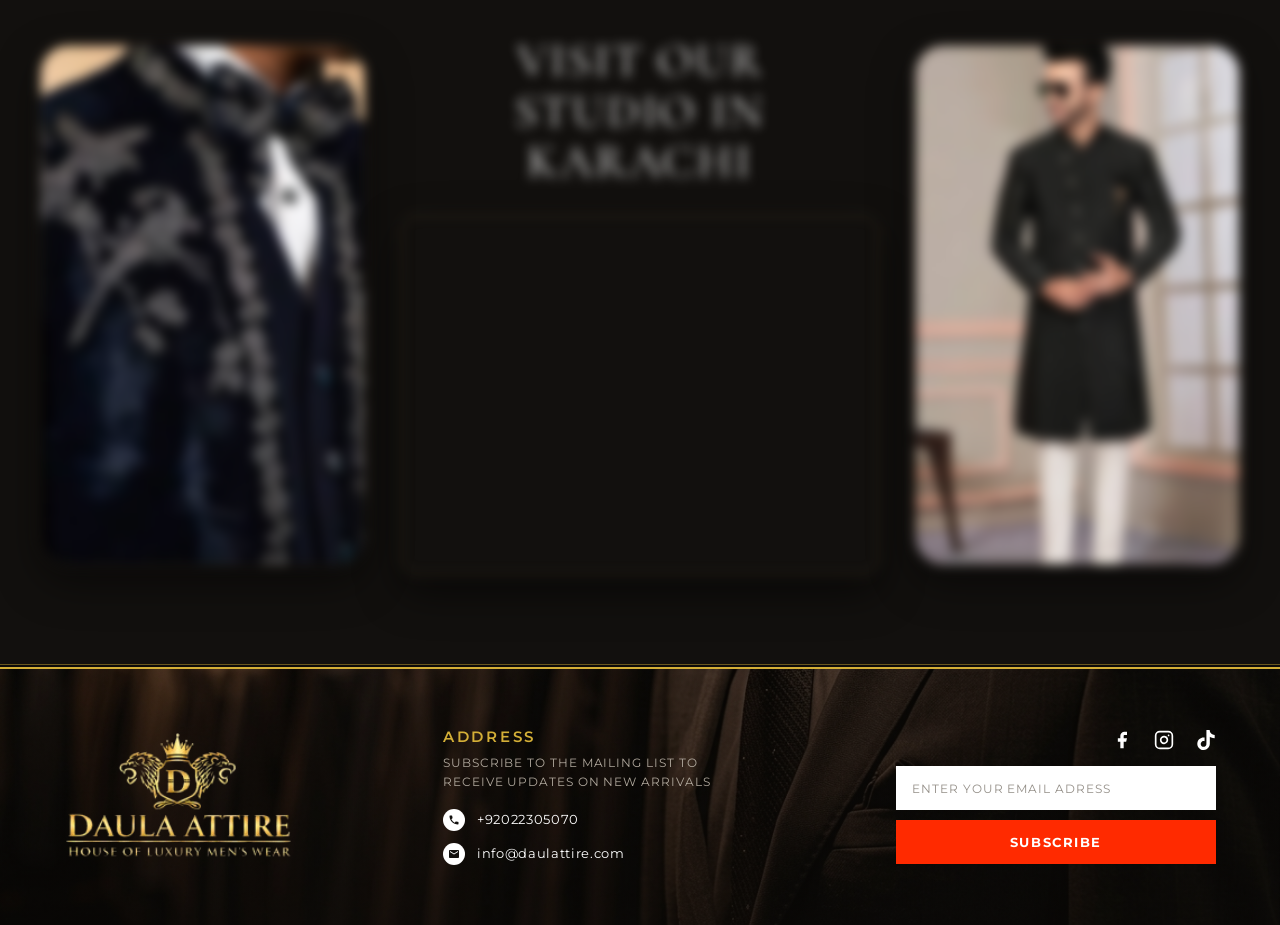
==== commit b7a0b5f9: "Build Home and Services categories from the catalog; add Shop to the menu - Home "Our Signature Serv" ====
--- a/index.html
+++ b/index.html
@@ -86,6 +86,21 @@
           </a>
         </li>
         <li>
+          <a href="category.html" class="nav-link-item" data-page="shop">
+            <span class="nav-icon">
+              <svg viewBox="0 0 24 24" fill="none" stroke="currentColor" stroke-width="1.8" stroke-linecap="round" stroke-linejoin="round">
+                <path d="M6 2 3 6v14a2 2 0 0 0 2 2h14a2 2 0 0 0 2-2V6l-3-4Z"></path>
+                <path d="M3 6h18"></path>
+                <path d="M16 10a4 4 0 0 1-8 0"></path>
+              </svg>
+            </span>
+            <span class="nav-label">Shop</span>
+            <span class="nav-arrow">
+              <svg viewBox="0 0 24 24" width="14" height="14" fill="none" stroke="currentColor" stroke-width="2" stroke-linecap="round"><polyline points="9 18 15 12 9 6"/></svg>
+            </span>
+          </a>
+        </li>
+        <li>
           <a href="contact.html" class="nav-link-item" data-page="contact">
             <span class="nav-icon">
               <svg viewBox="0 0 24 24" fill="none" stroke="currentColor" stroke-width="1.8" stroke-linecap="round" stroke-linejoin="round">
--- a/style.css
+++ b/style.css
@@ -659,6 +659,12 @@
   gap: 18px;
 }
 
+/* Cards are links to their category page (built from the catalog by script.js) */
+a.service-card {
+  display: block;
+  color: inherit;
+}
+
 .service-card {
   position: relative;
   min-height: 410px;
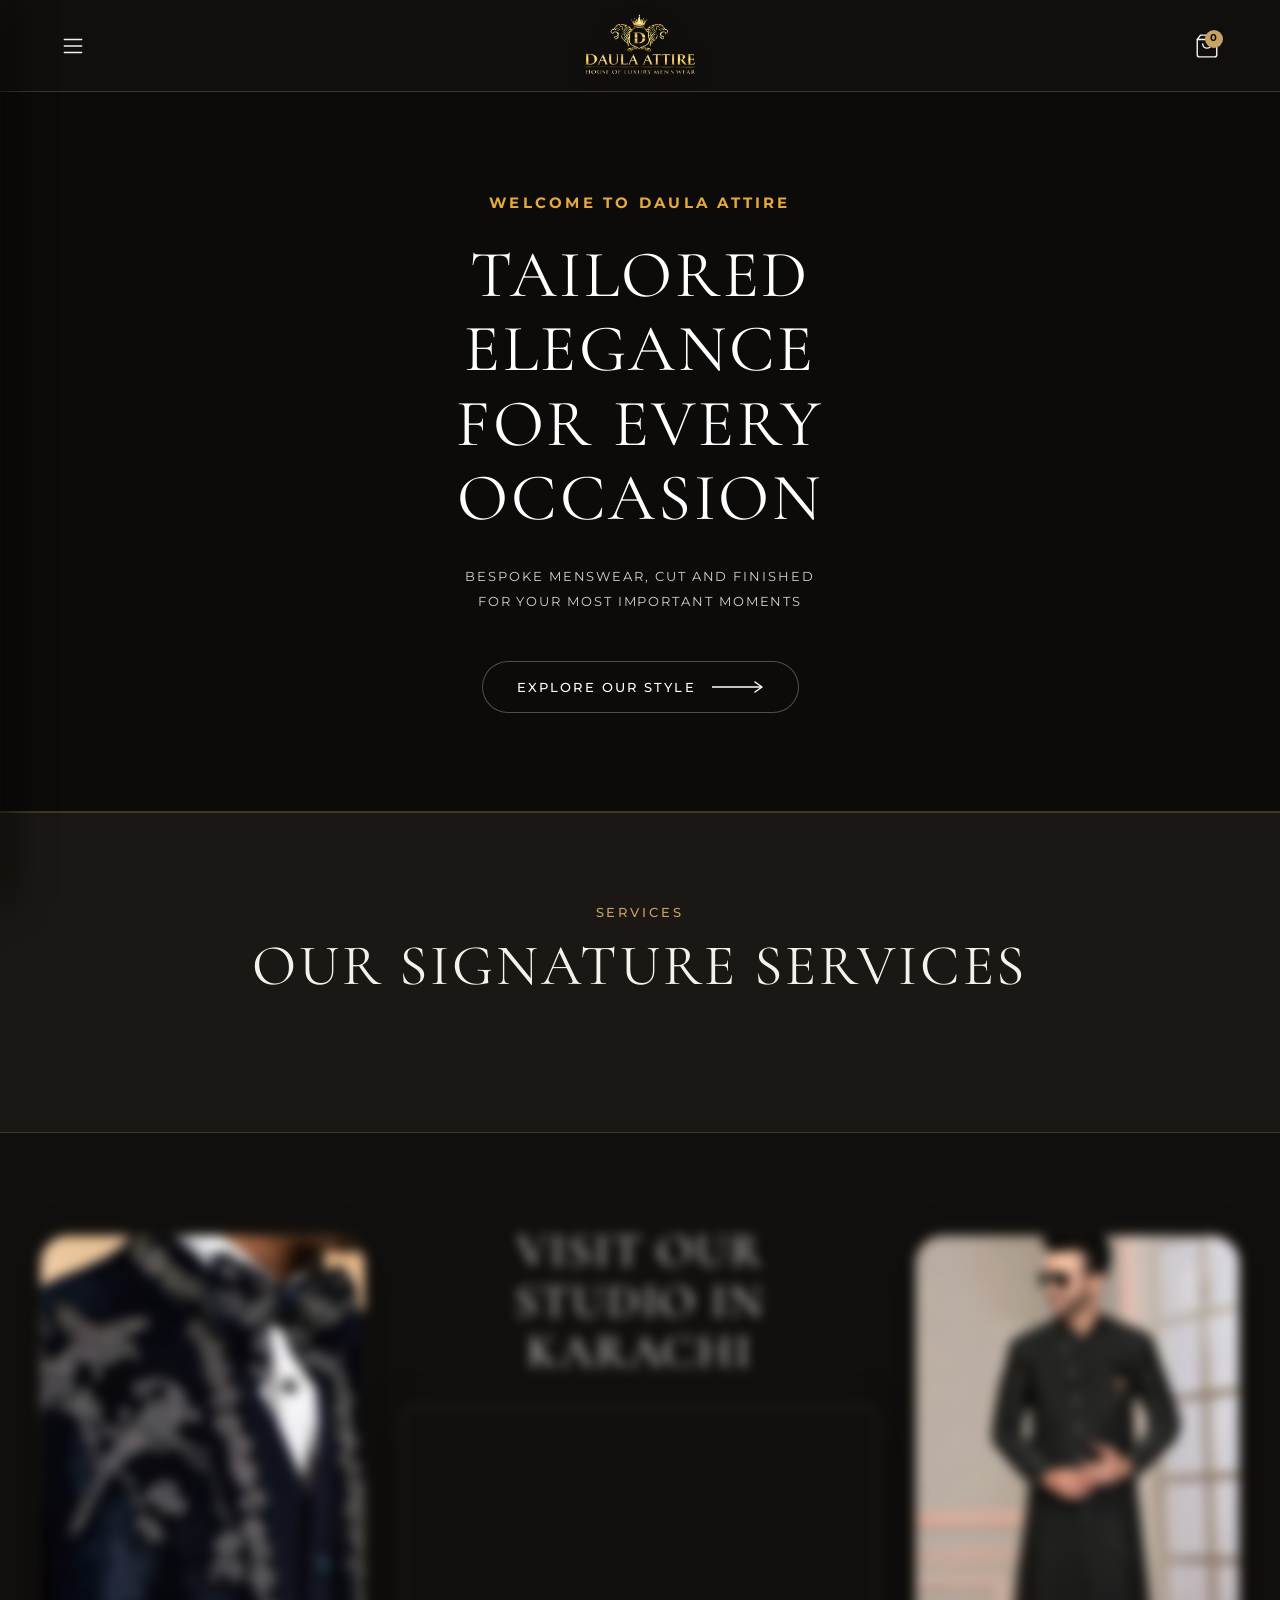
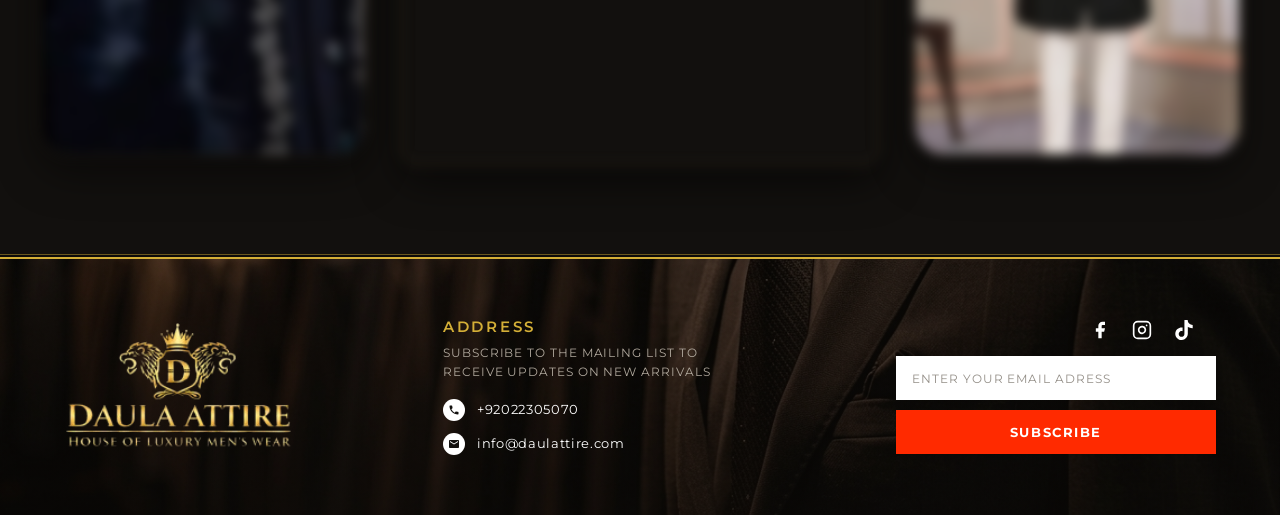
==== commit c052437b: "Update contact information, social media links, and footer details across multiple pages; enhance st" ====
--- a/index.html
+++ b/index.html
@@ -16,7 +16,7 @@
   <link rel="preconnect" href="https://fonts.gstatic.com" crossorigin>
   <link href="https://fonts.googleapis.com/css2?family=Cormorant+Garamond:ital,wght@0,400;0,500;0,600;1,400&family=Montserrat:wght@300;400;500;600;700&display=swap" rel="stylesheet">
 
-  <link rel="stylesheet" href="style.css">
+  <link rel="stylesheet" href="style.css?v=20261104">
 </head>
 <body>
   
@@ -131,17 +131,20 @@
           <svg viewBox="0 0 24 24" width="14" height="14" fill="none" stroke="currentColor" stroke-width="2" stroke-linecap="round"><path d="M22 16.92v3a2 2 0 0 1-2.18 2 19.79 19.79 0 0 1-8.63-3.07 19.5 19.5 0 0 1-6-6 19.79 19.79 0 0 1-3.07-8.67A2 2 0 0 1 4.11 2h3a2 2 0 0 1 2 1.72 12.84 12.84 0 0 0 .7 2.81 2 2 0 0 1-.45 2.11L8.09 9.91a16 16 0 0 0 6 6l1.27-1.27a2 2 0 0 1 2.11-.45 12.84 12.84 0 0 0 2.81.7A2 2 0 0 1 22 16.92z"/></svg>
           <span>+92 022 305070</span>
         </a>
-        <span class="drawer-hours">Karachi Atelier &bull; Mon - Sat 11 AM - 9 PM</span>
+        <span class="drawer-hours">Karachi Atelier</span>
       </div>
       <div class="nav-social">
-        <a href="https://facebook.com" target="_blank" rel="noopener noreferrer" aria-label="Facebook">
+        <a href="https://www.facebook.com/share/1L7EDtUY76/" target="_blank" rel="noopener noreferrer" aria-label="Facebook">
           <svg viewBox="0 0 24 24" fill="currentColor"><path d="M18 2h-3a5 5 0 0 0-5 5v3H7v4h3v8h4v-8h3l1-4h-4V7a1 1 0 0 1 1-1h3z"/></svg>
         </a>
-        <a href="https://instagram.com" target="_blank" rel="noopener noreferrer" aria-label="Instagram">
+        <a href="https://www.instagram.com/daula_attire" target="_blank" rel="noopener noreferrer" aria-label="Instagram">
           <svg viewBox="0 0 24 24" fill="none" stroke="currentColor" stroke-width="2" stroke-linecap="round" stroke-linejoin="round"><rect width="20" height="20" x="2" y="2" rx="5" ry="5"/><path d="M16 11.37A4 4 0 1 1 12.63 8 4 4 0 0 1 16 11.37z"/><line x1="17.5" x2="17.51" y1="6.5" y2="6.5"/></svg>
         </a>
-        <a href="https://tiktok.com" target="_blank" rel="noopener noreferrer" aria-label="TikTok">
+        <a href="https://www.tiktok.com/@daula.attire" target="_blank" rel="noopener noreferrer" aria-label="TikTok">
           <svg viewBox="0 0 24 24" fill="none" stroke="currentColor" stroke-width="1.8" stroke-linecap="round" stroke-linejoin="round"><path d="M14 3v11.5a3.5 3.5 0 1 1-3.5-3.5"/><path d="M14 3c.4 2.6 2.2 4.3 5 4.5"/></svg>
+        </a>
+        <a href="https://m.youtube.com/@daulaattireofficial" target="_blank" rel="noopener noreferrer" aria-label="YouTube">
+          <svg viewBox="0 0 24 24" fill="currentColor" aria-hidden="true"><path d="M23.5 6.2a3 3 0 0 0-2.1-2.1C19.5 3.6 12 3.6 12 3.6s-7.5 0-9.4.5A3 3 0 0 0 .5 6.2 31 31 0 0 0 0 12a31 31 0 0 0 .5 5.8 3 3 0 0 0 2.1 2.1c1.9.5 9.4.5 9.4.5s7.5 0 9.4-.5a3 3 0 0 0 2.1-2.1A31 31 0 0 0 24 12a31 31 0 0 0-.5-5.8ZM9.6 15.6V8.4l6.3 3.6-6.3 3.6Z"/></svg>
         </a>
       </div>
     </div>
@@ -219,7 +222,7 @@
       <div class="hero-content reveal">
         <p class="eyebrow">WELCOME TO DAULA ATTIRE</p>
         <h1>TAILORED ELEGANCE<br>FOR EVERY OCCASION</h1>
-        <p class="hero-copy">LOREM IPSUM DOLOR SIT AMET, CONSECTETUR<br>ADIPISCING ELIT, SED DO EIUSMOD TEMPOR</p>
+        <p class="hero-copy">BESPOKE MENSWEAR, CUT AND FINISHED<br>FOR YOUR MOST IMPORTANT MOMENTS</p>
         <a href="#services" class="hero-cta">
           <span>EXPLORE OUR STYLE</span>
           <svg width="52" height="12" viewBox="0 0 52 12" fill="none" stroke="currentColor" stroke-width="1.5" stroke-linecap="round" stroke-linejoin="round">
@@ -315,7 +318,7 @@
         <h2>VISIT OUR<br>STUDIO IN KARACHI</h2>
         <div class="studio-map-wrapper">
           <iframe 
-            src="https://www.google.com/maps/embed?pb=!1m18!1m12!1m3!1d3619.7261547901867!2d67.05847527482689!3d24.87320084474864!2m3!1f0!2f0!3f0!3m2!1i1024!2i768!4f13.1!3m3!1m2!1s0x3eb33e92367cf363%3A0xd4e3bef9fcacdfd!2sTariq%20Center!5e0!3m2!1sen!2s!4v1790982416697!5m2!1sen!2s" 
+            src="https://www.google.com/maps?q=House+241%2F3%2C+Street+12%2C+BYJCHS%2C+Bahadurabad%2C+Karachi%2C+Pakistan&output=embed"
             class="studio-live-iframe"
             allowfullscreen="" 
             loading="lazy" 
@@ -382,23 +385,26 @@
       <!-- Right Column: Socials & Subscription -->
       <div class="footer-right">
         <div class="footer-social-row">
-          <a href="https://facebook.com" target="_blank" rel="noopener noreferrer" aria-label="Facebook">
+          <a href="https://www.facebook.com/share/1L7EDtUY76/" target="_blank" rel="noopener noreferrer" aria-label="Facebook">
             <svg viewBox="0 0 24 24" width="20" height="20" fill="currentColor">
               <path d="M18 2h-3a5 5 0 0 0-5 5v3H7v4h3v8h4v-8h3l1-4h-4V7a1 1 0 0 1 1-1h3z"/>
             </svg>
           </a>
-          <a href="https://instagram.com" target="_blank" rel="noopener noreferrer" aria-label="Instagram">
+          <a href="https://www.instagram.com/daula_attire" target="_blank" rel="noopener noreferrer" aria-label="Instagram">
             <svg viewBox="0 0 24 24" width="20" height="20" fill="none" stroke="currentColor" stroke-width="2" stroke-linecap="round" stroke-linejoin="round">
               <rect width="20" height="20" x="2" y="2" rx="5" ry="5"/>
               <path d="M16 11.37A4 4 0 1 1 12.63 8 4 4 0 0 1 16 11.37z"/>
               <line x1="17.5" x2="17.51" y1="6.5" y2="6.5"/>
             </svg>
           </a>
-          <a href="https://tiktok.com" target="_blank" rel="noopener noreferrer" aria-label="TikTok">
+          <a href="https://www.tiktok.com/@daula.attire" target="_blank" rel="noopener noreferrer" aria-label="TikTok">
             <svg viewBox="0 0 24 24" width="20" height="20" fill="currentColor">
               <path d="M12.525.02c1.31-.02 2.61-.01 3.91-.02.08 1.53.63 3.09 1.75 4.17 1.12 1.11 2.7 1.62 4.24 1.79v4.03c-1.44-.05-2.89-.35-4.2-.97-.57-.26-1.1-.59-1.62-.93-.01 2.92.01 5.84-.02 8.75-.08 1.4-.54 2.79-1.35 3.94-1.31 1.92-3.58 3.17-5.91 3.21-1.43.08-2.86-.31-4.08-1.03-2.02-1.19-3.44-3.37-3.65-5.71-.02-.5-.03-1-.01-1.49.18-1.9 1.12-3.72 2.58-4.96 1.66-1.44 3.98-2.13 6.15-1.72.02 1.48-.04 2.96-.04 4.44-.99-.32-2.15-.23-3.02.37-.63.41-1.11 1.04-1.36 1.75-.21.51-.24 1.07-.14 1.61.24 1.64 1.82 3.02 3.5 2.87 1.12-.01 2.19-.66 2.77-1.61.19-.33.4-.67.41-1.06.1-1.79.06-3.57.07-5.36.01-4.03-.01-8.05.02-12.07z"/>
             </svg>
           </a>
+        <a href="https://m.youtube.com/@daulaattireofficial" target="_blank" rel="noopener noreferrer" aria-label="YouTube">
+          <svg viewBox="0 0 24 24" fill="currentColor" aria-hidden="true"><path d="M23.5 6.2a3 3 0 0 0-2.1-2.1C19.5 3.6 12 3.6 12 3.6s-7.5 0-9.4.5A3 3 0 0 0 .5 6.2 31 31 0 0 0 0 12a31 31 0 0 0 .5 5.8 3 3 0 0 0 2.1 2.1c1.9.5 9.4.5 9.4.5s7.5 0 9.4-.5a3 3 0 0 0 2.1-2.1A31 31 0 0 0 24 12a31 31 0 0 0-.5-5.8ZM9.6 15.6V8.4l6.3 3.6-6.3 3.6Z"/></svg>
+        </a>
         </div>
         <form class="footer-form" id="subscribe-form">
           <input type="email" id="email" placeholder="ENTER YOUR EMAIL ADRESS" required>
@@ -411,6 +417,6 @@
   <!-- Toast Notification Popup -->
   <div class="toast" id="toast" role="status" aria-live="polite"></div>
   
-  <script src="script.js" defer></script>
+  <script src="script.js?v=20261104" defer></script>
 </body>
 </html>
--- a/style.css
+++ b/style.css
@@ -989,6 +989,30 @@
   font-family: var(--font-sans);
 }
 
+.footer-address {
+  color: #ffffff;
+  font-size: 0.84rem;
+  line-height: 1.7;
+  letter-spacing: 0.04em;
+  margin: 0 0 18px;
+}
+
+.footer-hours {
+  color: #b0a89d;
+  font-size: 0.76rem;
+  line-height: 1.7;
+  letter-spacing: 0.04em;
+  margin: 0 0 18px;
+}
+
+.footer-hours strong {
+  color: #d4af37;
+  font-size: 0.72rem;
+  font-weight: 600;
+  letter-spacing: 0.14em;
+  text-transform: uppercase;
+}
+
 .footer-subtext {
   color: #b0a89d;
   font-size: 0.72rem;
@@ -1940,6 +1964,42 @@
   font-weight: 500;
   text-transform: uppercase;
   color: #f2ede4;
+}
+
+/* About: CEO */
+.ceo-section {
+  display: grid;
+  grid-template-columns: minmax(280px, 0.85fr) 1fr;
+  gap: 72px;
+  align-items: center;
+  padding-top: 24px;
+  padding-bottom: 96px;
+}
+
+.ceo-photo {
+  position: relative;
+  max-width: 430px;
+  margin-left: auto;
+  padding: 0 24px 24px 0;
+}
+
+.ceo-photo::before {
+  content: "";
+  position: absolute;
+  inset: 24px 0 0 24px;
+  border: 1px solid var(--primary);
+  z-index: -1;
+}
+
+.ceo-photo img {
+  display: block;
+  width: 100%;
+  aspect-ratio: 4 / 5;
+  object-fit: cover;
+}
+
+.ceo-section h2 {
+  margin-bottom: 28px;
 }
 
 /* About: Why Choose */
@@ -3058,6 +3118,131 @@
   color: var(--primary);
 }
 
+/* Limited-time offers & "price on request" (set per product in the admin) */
+.related-card {
+  position: relative;
+}
+
+.offer-badge {
+  position: absolute;
+  top: 14px;
+  left: 14px;
+  z-index: 2;
+  padding: 5px 12px;
+  border-radius: 999px;
+  background: #b38f50;
+  color: #15100d;
+  font-size: 0.64rem;
+  font-weight: 700;
+  letter-spacing: 0.1em;
+  text-transform: uppercase;
+  box-shadow: 0 6px 16px rgba(0, 0, 0, 0.45);
+}
+
+.price-was {
+  color: var(--text-muted);
+  text-decoration-thickness: 1px;
+  margin-right: 6px;
+}
+
+.price-sale {
+  color: var(--primary);
+}
+
+.price-on-request {
+  color: var(--primary);
+  letter-spacing: 0.06em;
+}
+
+.product-price .price-was {
+  font-size: 1.4rem;
+}
+
+.product-price .price-on-request {
+  font-size: 1.7rem;
+}
+
+.offer-timer {
+  margin: -22px 0 34px;
+  max-width: 340px;
+  padding: 14px 16px 16px;
+  border: 1px solid rgba(200, 162, 101, 0.45);
+  background: rgba(179, 143, 80, 0.08);
+}
+
+.timer-title {
+  margin-bottom: 10px;
+  color: var(--primary);
+  font-size: 0.7rem;
+  font-weight: 600;
+  letter-spacing: 0.16em;
+  text-transform: uppercase;
+}
+
+.offer-timer > .timer-title:only-child {
+  margin-bottom: 0;
+}
+
+.timer-units {
+  display: grid;
+  grid-template-columns: repeat(4, 1fr);
+  gap: 8px;
+  text-align: center;
+}
+
+.timer-unit {
+  display: grid;
+  gap: 2px;
+  padding: 8px 4px;
+  background: #15100d;
+  border: 1px solid var(--border);
+}
+
+.timer-unit strong {
+  font-family: var(--font-serif);
+  font-size: 1.6rem;
+  font-weight: 500;
+  line-height: 1;
+  color: #ffffff;
+  font-variant-numeric: tabular-nums;
+}
+
+.timer-unit small {
+  color: var(--text-muted);
+  font-size: 0.6rem;
+  letter-spacing: 0.12em;
+  text-transform: uppercase;
+}
+
+.btn-whatsapp {
+  display: inline-flex;
+  align-items: center;
+  justify-content: center;
+  gap: 10px;
+  min-width: 240px;
+  height: 46px;
+  padding: 0 22px;
+  background: #25d366;
+  color: #0b2416;
+  font-weight: 700;
+  font-size: 0.82rem;
+  letter-spacing: 0.06em;
+  text-transform: uppercase;
+  transition: var(--transition);
+}
+
+.btn-whatsapp:hover {
+  background: #2ee874;
+  color: #0b2416;
+  transform: translateY(-2px);
+}
+
+.cart-price .price-was {
+  display: block;
+  font-size: 0.9rem;
+  margin: 0;
+}
+
 /* Category Page */
 .category-hero {
   min-height: 672px;
@@ -3594,12 +3779,16 @@
 /* Responsive Media Queries */
 @media (max-width: 990px) {
   .about-story,
+  .ceo-section,
   .why-choose,
   .contact-grid {
     grid-template-columns: 1fr;
     gap: 48px;
   }
   .framed-photo {
+    margin: 0 auto;
+  }
+  .ceo-photo {
     margin: 0 auto;
   }
   .why-choose .about-copy {
@@ -4058,4 +4247,3 @@
     animation: none !important;
   }
 }
-
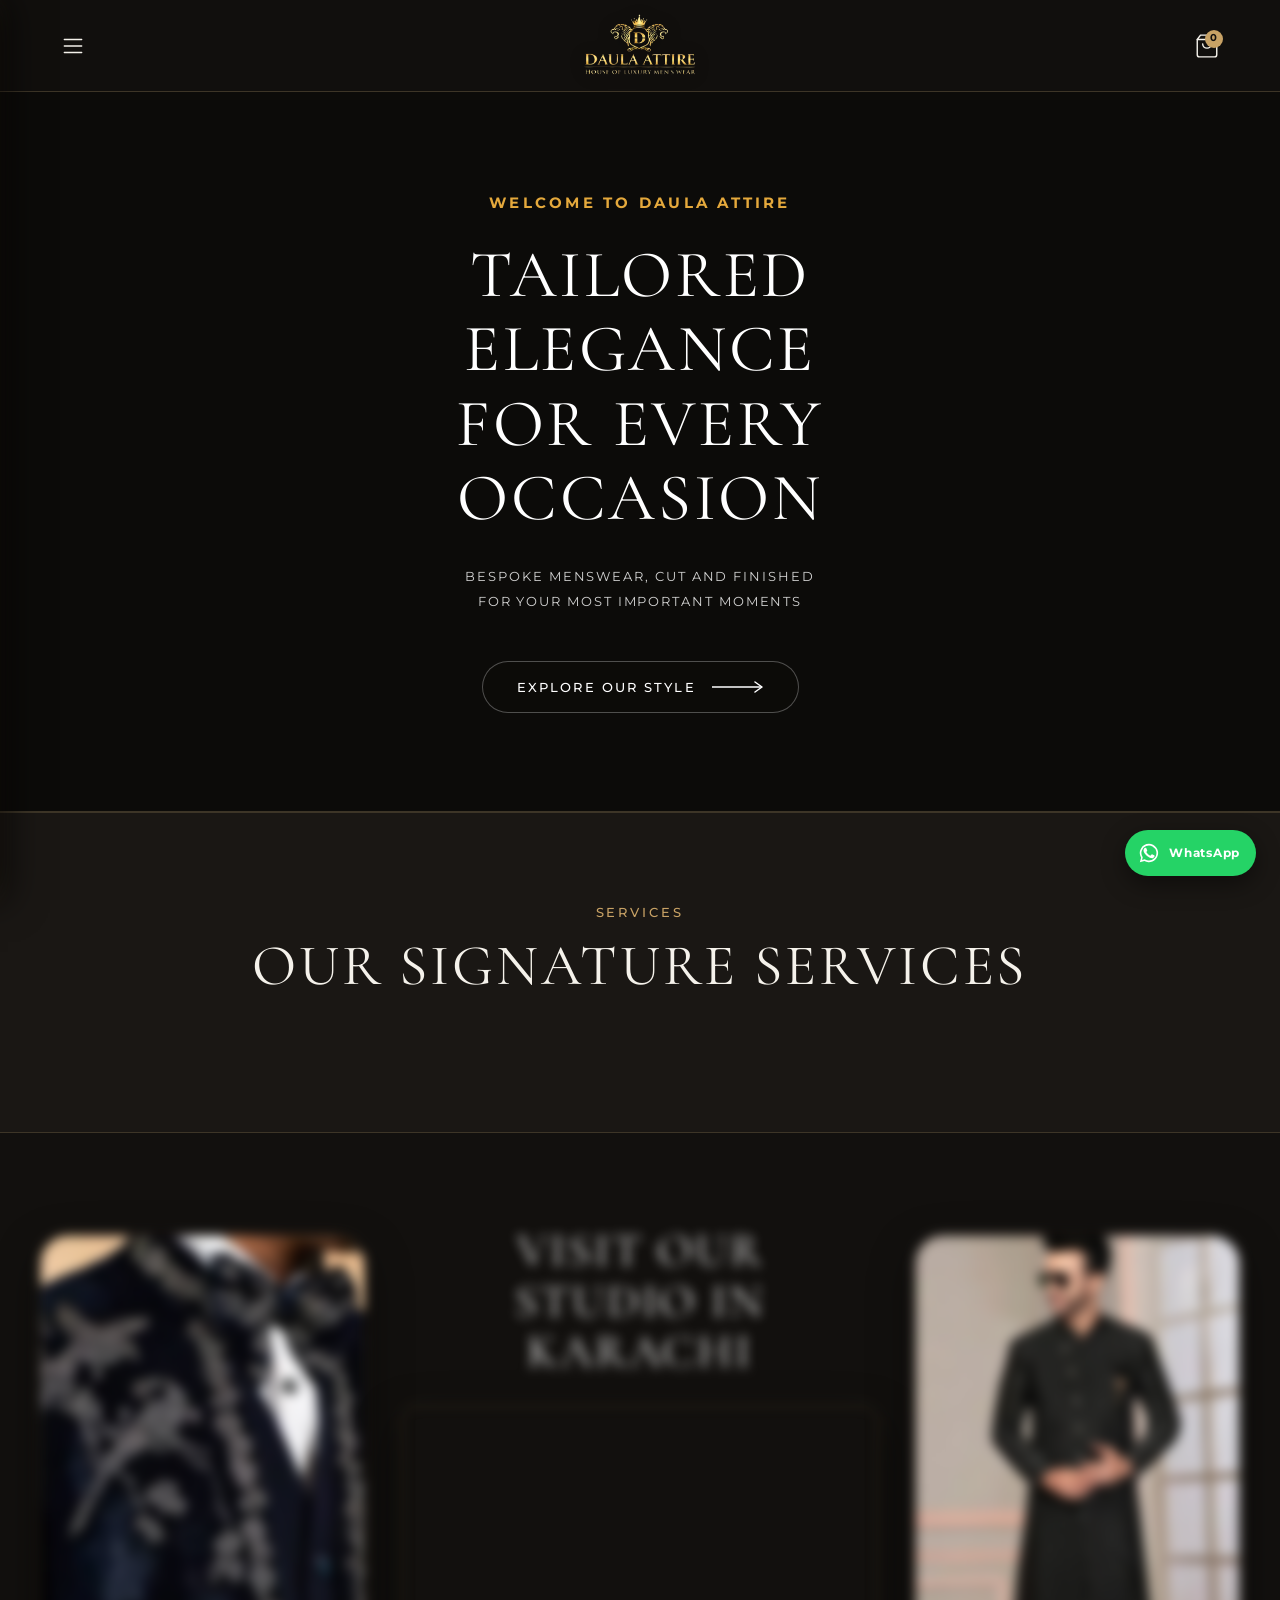
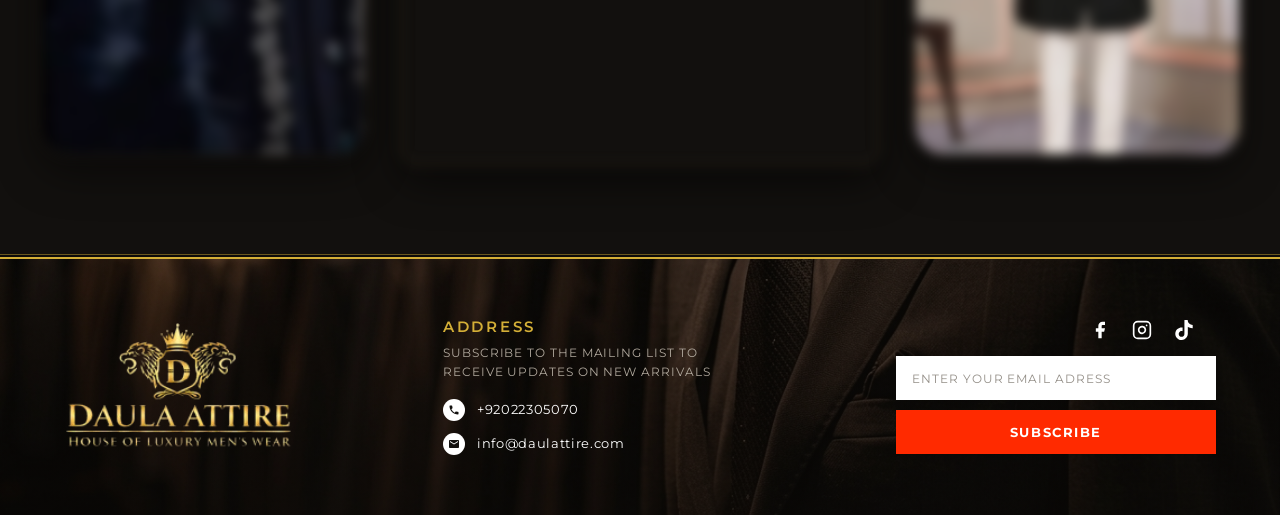
==== commit d1740dee: "Update Google Maps embed links and adjust floating WhatsApp button styles for improved layout" ====
--- a/index.html
+++ b/index.html
@@ -318,7 +318,7 @@
         <h2>VISIT OUR<br>STUDIO IN KARACHI</h2>
         <div class="studio-map-wrapper">
           <iframe 
-            src="https://www.google.com/maps?q=House+241%2F3%2C+Street+12%2C+BYJCHS%2C+Bahadurabad%2C+Karachi%2C+Pakistan&output=embed"
+            src="https://www.google.com/maps/embed?pb=!1m18!1m12!1m3!1d3619.3879502390673!2d67.0692688!3d24.8847453!2m3!1f0!2f0!3f0!3m2!1i1024!2i768!4f13.1!3m3!1m2!1s0x3eb33faf7ad7aa5f%3A0x140320c2fb322f3f!2sDaula%20Attire!5e0!3m2!1sen!2s!4v1794567898149!5m2!1sen!2s"
             class="studio-live-iframe"
             allowfullscreen="" 
             loading="lazy" 
--- a/style.css
+++ b/style.css
@@ -225,6 +225,32 @@
   position: relative;
 }
 
+.category-view-more {
+  display: flex;
+  align-items: center;
+  gap: 7px;
+  width: min(100%, 962px);
+  justify-content: flex-end;
+  margin: 22px auto 0;
+  color: var(--primary);
+  font-size: 0.72rem;
+  font-weight: 600;
+  letter-spacing: 0.12em;
+  text-decoration: none;
+  text-transform: uppercase;
+  transition: color 0.2s ease, gap 0.2s ease;
+}
+
+.category-view-more:hover {
+  color: #ffffff;
+  gap: 11px;
+}
+
+.category-view-more span {
+  font-size: 1.05rem;
+  line-height: 1;
+}
+
 .icon-button:hover {
   color: var(--primary);
 }
@@ -4186,6 +4212,38 @@
   }
 }
 
+/* Floating WhatsApp quick action */
+.floating-whatsapp {
+  position: fixed;
+  right: 24px;
+  bottom: 24px;
+  z-index: 991;
+  display: inline-flex;
+  align-items: center;
+  gap: 9px;
+  padding: 12px 16px 12px 13px;
+  border-radius: 999px;
+  background: #25d366;
+  color: #ffffff;
+  text-decoration: none;
+  font-size: 0.76rem;
+  font-weight: 700;
+  letter-spacing: 0.06em;
+  box-shadow: 0 8px 24px rgba(0, 0, 0, 0.45);
+  transition: transform 0.25s ease, box-shadow 0.25s ease;
+}
+
+.floating-whatsapp:hover {
+  color: #ffffff;
+  transform: translateY(-3px);
+  box-shadow: 0 12px 30px rgba(0, 0, 0, 0.55);
+}
+
+.floating-whatsapp svg {
+  width: 22px;
+  height: 22px;
+}
+
 @media (max-width: 600px) {
   .floating-concierge {
     bottom: 20px;
@@ -4194,6 +4252,18 @@
   }
   .floating-concierge span {
     display: none;
+  }
+  .floating-whatsapp {
+    right: 16px;
+    bottom: 32px;
+    padding: 16px;
+  }
+  .floating-whatsapp span {
+    display: none;
+  }
+  .floating-whatsapp svg {
+    width: 28px;
+    height: 28px;
   }
 }
 
